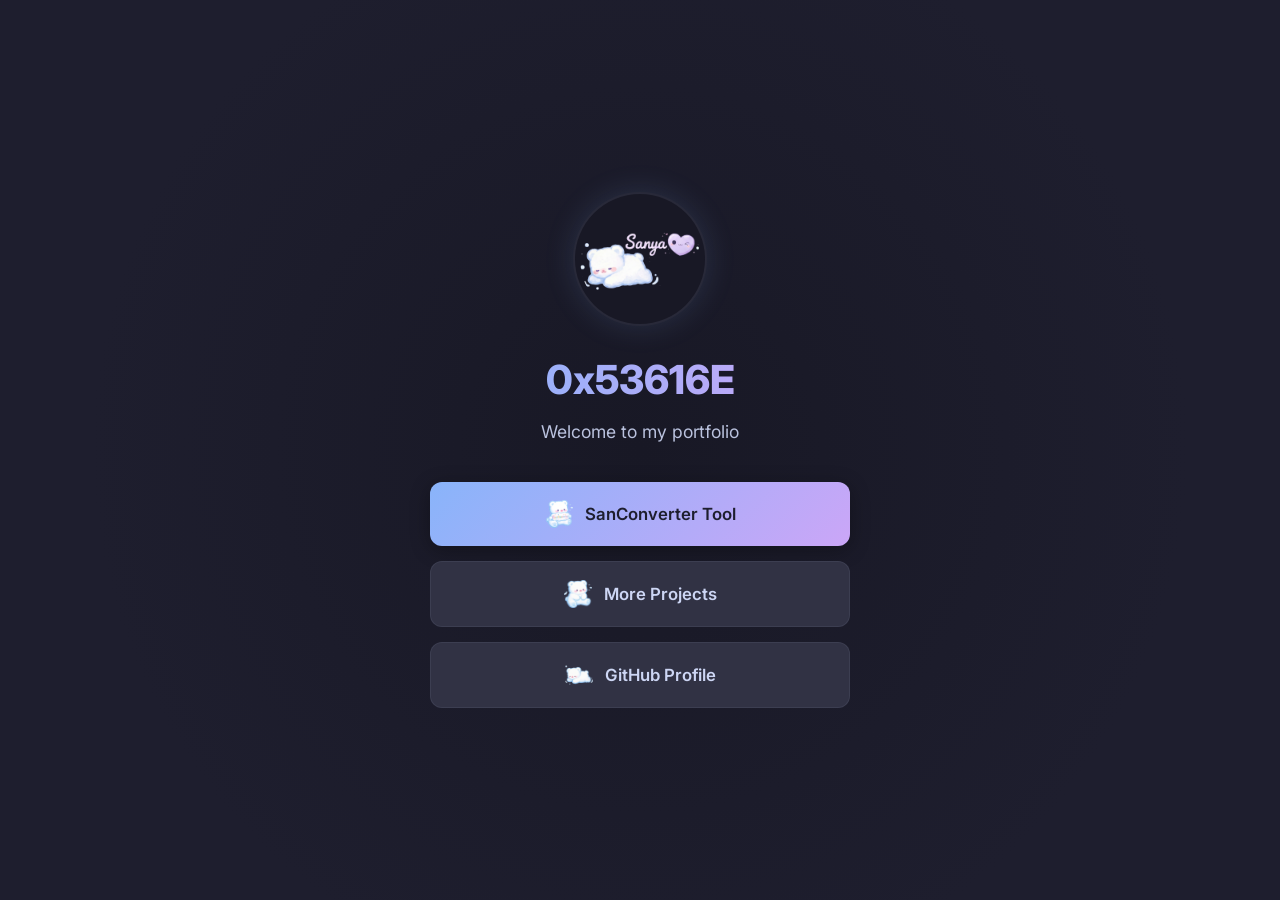
==== index.html @ 87d7368b "Update index.html" ====
<!DOCTYPE html>
<html lang="de">
<head>
    <meta charset="UTF-8">
    <meta name="viewport" content="width=device-width, initial-scale=1.0">
    <title>Sanya | Welcome</title>
    <link rel="preconnect" href="https://fonts.googleapis.com">
    <link href="https://fonts.googleapis.com/css2?family=Inter:wght@300;400;600;800&display=swap" rel="stylesheet">
    <style>
        /* --- CATPPUCCIN MOCHA THEME --- */
        :root {
            --ctp-base: #1e1e2e;
            --ctp-mantle: #181825;
            --ctp-text: #cdd6f4;
            --ctp-subtext1: #bac2de;
            --ctp-blue: #89b4fa;
            --ctp-mauve: #cba6f7;
            --ctp-surface0: #313244;
            --ctp-surface1: #45475a;
            
            --bg-main: var(--ctp-base);
            --glass-border: rgba(108, 112, 134, 0.2);
            --primary-gradient: linear-gradient(135deg, var(--ctp-blue), var(--ctp-mauve));
            --glow: 0 0 30px rgba(137, 180, 250, 0.15);
        }

        body {
            margin: 0;
            padding: 0;
            font-family: 'Inter', sans-serif;
            background-color: var(--bg-main);
            background-image: radial-gradient(circle at 50% 50%, var(--ctp-mantle) 0%, var(--bg-main) 70%);
            height: 100vh;
            display: flex;
            align-items: center;
            justify-content: center;
            color: var(--ctp-text);
            overflow: hidden;
        }

        .hub-container {
            text-align: center;
            width: 100%;
            max-width: 420px;
            padding: 40px;
        }

        /* --- ANIMATION KEYFRAMES --- */
        
        /* Sanftes Schweben für das Logo */
        @keyframes float {
            0% { transform: translateY(0px); }
            50% { transform: translateY(-10px); }
            100% { transform: translateY(0px); }
        }

        /* Einfliegen von unten */
        @keyframes fadeInUp {
            from {
                opacity: 0;
                transform: translateY(20px);
            }
            to {
                opacity: 1;
                transform: translateY(0);
            }
        }

        /* Wackeln der Icons beim Hover */
        @keyframes wiggle {
            0% { transform: rotate(0deg); }
            25% { transform: rotate(-10deg); }
            50% { transform: rotate(10deg); }
            75% { transform: rotate(-5deg); }
            100% { transform: rotate(0deg); }
        }

        /* --- STYLING --- */

        /* Großes Logo Oben */
        .logo-main {
            width: 120px;
            height: 120px;
            object-fit: contain;
            border-radius: 50%;
            margin-bottom: 25px;
            border: 2px solid var(--glass-border);
            box-shadow: var(--glow);
            background: var(--ctp-mantle);
            padding: 5px;
            
            /* Animation hinzufügen */
            animation: float 6s ease-in-out infinite; 
            transition: box-shadow 0.3s ease;
        }

        .logo-main:hover {
            box-shadow: 0 0 60px rgba(203, 166, 247, 0.4);
            border-color: var(--ctp-mauve);
        }

        h1 {
            font-size: 2.5rem;
            margin: 0 0 10px 0;
            font-weight: 800;
            background: linear-gradient(90deg, var(--ctp-blue), var(--ctp-mauve));
            -webkit-background-clip: text;
            -webkit-text-fill-color: transparent;
            
            /* Text fliegt auch ein */
            opacity: 0;
            animation: fadeInUp 0.8s ease-out forwards;
            animation-delay: 0.1s;
        }

        p {
            color: var(--ctp-subtext1);
            margin-bottom: 40px;
            font-size: 1.1rem;
            
            /* Text fliegt auch ein */
            opacity: 0;
            animation: fadeInUp 0.8s ease-out forwards;
            animation-delay: 0.2s;
        }

        .button-grid {
            display: flex;
            flex-direction: column;
            gap: 15px;
        }

        .hub-btn {
            display: flex;
            align-items: center;
            justify-content: center;
            padding: 18px;
            border-radius: 12px;
            text-decoration: none;
            font-weight: 600;
            font-size: 1.05rem;
            border: 1px solid var(--glass-border);
            position: relative;
            overflow: hidden;
            color: var(--ctp-text);
            background: var(--ctp-surface0);
            
            /* Initial unsichtbar für Animation */
            opacity: 0;
            animation: fadeInUp 0.6s ease-out forwards;
            transition: all 0.3s cubic-bezier(0.25, 0.8, 0.25, 1);
        }

        /* STAGGER DELAYS (Verzögerung für jeden Button) */
        .hub-btn:nth-child(1) { animation-delay: 0.3s; }
        .hub-btn:nth-child(2) { animation-delay: 0.4s; }
        .hub-btn:nth-child(3) { animation-delay: 0.5s; }

        .btn-icon {
            width: 28px;
            height: 28px;
            object-fit: contain;
            margin-right: 12px;
            transition: transform 0.3s ease;
        }

        /* Hover Effects */
        .hub-btn:hover {
            transform: translateY(-5px) scale(1.02);
            border-color: var(--ctp-blue);
            background: var(--ctp-surface1);
            color: #fff;
            box-shadow: 0 10px 20px rgba(0,0,0,0.2);
        }

        /* Icon wackelt beim Hover */
        .hub-btn:hover .btn-icon {
            animation: wiggle 0.5s ease-in-out;
        }

        /* Spezial-Style für SanConverter */
        .btn-san {
            background: var(--primary-gradient);
            color: var(--ctp-base);
            border: none;
            box-shadow: 0 4px 20px rgba(0,0,0,0.3);
        }
        .btn-san:hover {
            box-shadow: 0 0 40px rgba(137, 180, 250, 0.5);
            background: linear-gradient(135deg, #89b4fa, #cba6f7);
            color: var(--ctp-base);
        }

    </style>
</head>
<body>

    <div class="hub-container">
        
        <img src="./assets/logo.png" alt="Sanya Logo" class="logo-main" onerror="this.style.display='none'">
        
        <h1>0x53616E</h1>
        <p>Welcome to my portfolio</p>

        <div class="button-grid">
            
            <a href="sanconverter.html" class="hub-btn btn-san">
                <img src="./assets/SanConverterLogo.png" alt="SC" class="btn-icon">
                SanConverter Tool
            </a>

            <a href="tools.html" class="hub-btn">
                <img src="./assets/bear_sit.png" alt="Tools" class="btn-icon">
                More Projects
            </a>

            <a href="https://github.com/0x53616E" target="_blank" class="hub-btn">
                <img src="./assets/bear_laying.png" alt="GitHub" class="btn-icon">
                GitHub Profile
            </a>

        </div>
    </div>

</body>
</html>
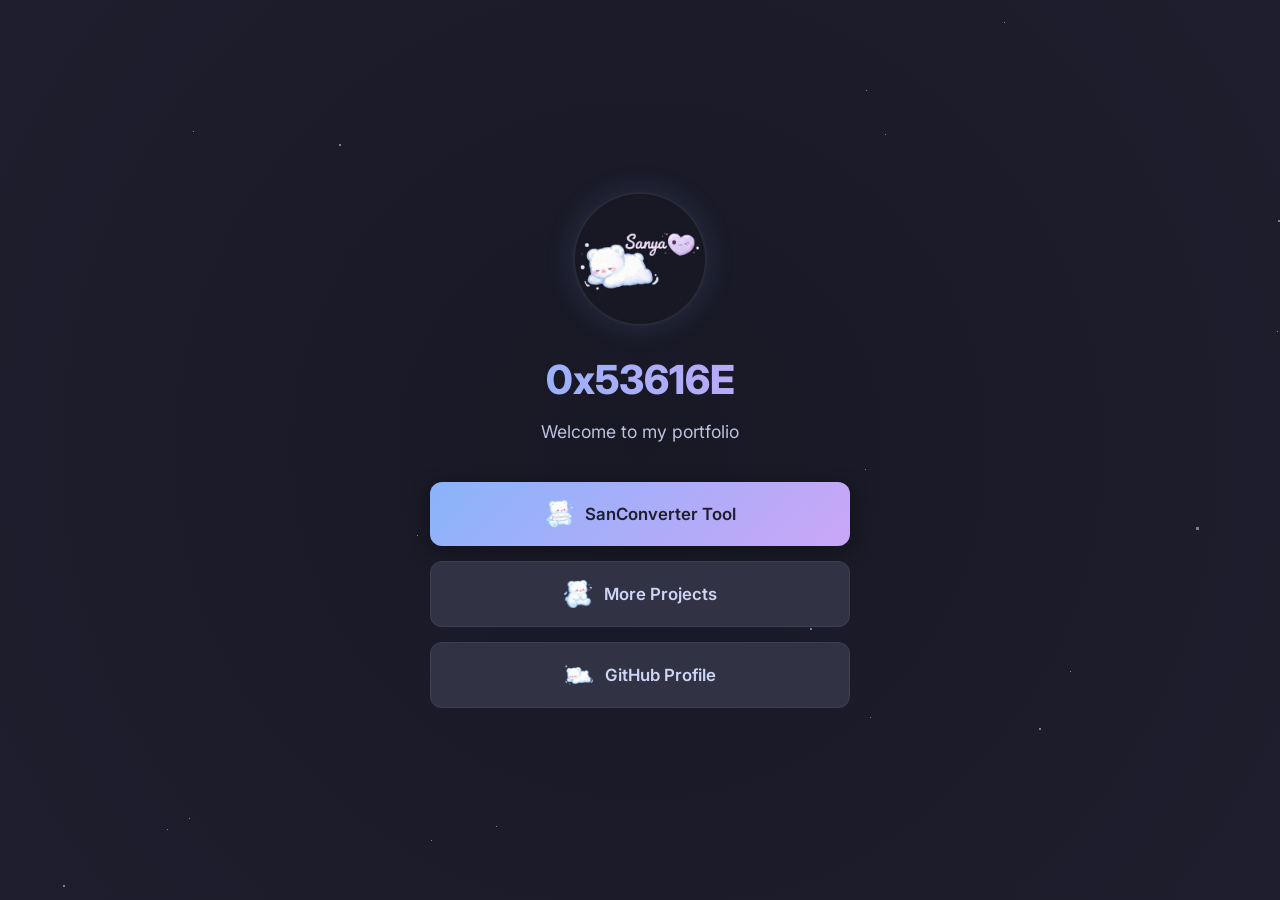
==== commit 44cc710e: "Update index.html" ====
--- a/index.html
+++ b/index.html
@@ -6,13 +6,14 @@
     <title>Sanya | Welcome</title>
     <link rel="preconnect" href="https://fonts.googleapis.com">
     <link href="https://fonts.googleapis.com/css2?family=Inter:wght@300;400;600;800&display=swap" rel="stylesheet">
+    <link rel="icon" type="image/png" href="./assets/logo.png">
     <style>
         /* --- CATPPUCCIN MOCHA THEME --- */
         :root {
             --ctp-base: #1e1e2e;
             --ctp-mantle: #181825;
             --ctp-text: #cdd6f4;
-            --ctp-subtext1: #bac2de;
+            --ctp-subtext1: #bac2de; /* Sternenfarbe */
             --ctp-blue: #89b4fa;
             --ctp-mauve: #cba6f7;
             --ctp-surface0: #313244;
@@ -29,198 +30,147 @@
             padding: 0;
             font-family: 'Inter', sans-serif;
             background-color: var(--bg-main);
-            background-image: radial-gradient(circle at 50% 50%, var(--ctp-mantle) 0%, var(--bg-main) 70%);
+            /* Der radiale Verlauf bleibt als Basis, die Sterne kommen darüber */
+            background-image: radial-gradient(circle at 50% 50%, var(--ctp-mantle) 0%, var(--bg-main) 100%);
             height: 100vh;
             display: flex;
             align-items: center;
             justify-content: center;
             color: var(--ctp-text);
             overflow: hidden;
+            position: relative; /* Wichtig für die absolute Positionierung des Hintergrunds */
         }
 
-        .hub-container {
-            text-align: center;
+        /* --- BACKGROUND ANIMATION CONTAINER --- */
+        .bg-animation {
+            position: fixed;
+            top: 0;
+            left: 0;
             width: 100%;
-            max-width: 420px;
-            padding: 40px;
+            height: 100%;
+            z-index: -1; /* Liegt HINTER dem Inhalt */
+            overflow: hidden;
+            opacity: 0.6; /* Nicht zu aufdringlich */
         }
 
-        /* --- ANIMATION KEYFRAMES --- */
-        
-        /* Sanftes Schweben für das Logo */
-        @keyframes float {
-            0% { transform: translateY(0px); }
-            50% { transform: translateY(-10px); }
-            100% { transform: translateY(0px); }
+        /* Die Animation, die die Sterne nach oben bewegt */
+        @keyframes animStar {
+            from { transform: translateY(0px); }
+            to { transform: translateY(-2000px); } /* Bewegt sich um die Höhe des Musters */
         }
 
-        /* Einfliegen von unten */
-        @keyframes fadeInUp {
-            from {
-                opacity: 0;
-                transform: translateY(20px);
-            }
-            to {
-                opacity: 1;
-                transform: translateY(0);
-            }
+        /* --- STAR LAYERS (CSS MAGIC) --- */
+        
+        /* Kleine Sterne (Langsam, viele) */
+        #stars1 {
+            width: 1px; height: 1px;
+            background: transparent;
+            box-shadow: 1744px 322px var(--ctp-subtext1), 1353px 908px var(--ctp-subtext1), 953px 1516px var(--ctp-subtext1), 1657px 1394px var(--ctp-subtext1), 167px 829px var(--ctp-subtext1), 196px 1118px var(--ctp-subtext1), 1703px 1472px var(--ctp-subtext1), 553px 1368px var(--ctp-subtext1), 1203px 1038px var(--ctp-subtext1), 567px 1205px var(--ctp-subtext1), 1506px 40px var(--ctp-subtext1), 1369px 1171px var(--ctp-subtext1), 1344px 231px var(--ctp-subtext1), 313px 1596px var(--ctp-subtext1), 1277px 331px var(--ctp-subtext1), 527px 1422px var(--ctp-subtext1), 1337px 921px var(--ctp-subtext1), 1015px 1362px var(--ctp-subtext1), 81px 1357px var(--ctp-subtext1), 1494px 1504px var(--ctp-subtext1), 1405px 1748px var(--ctp-subtext1), 139px 1425px var(--ctp-subtext1), 341px 1285px var(--ctp-subtext1), 1468px 818px var(--ctp-subtext1), 866px 90px var(--ctp-subtext1), 1707px 1015px var(--ctp-subtext1), 1679px 1002px var(--ctp-subtext1), 246px 1785px var(--ctp-subtext1), 1904px 1212px var(--ctp-subtext1), 669px 1904px var(--ctp-subtext1), 1732px 1100px var(--ctp-subtext1), 189px 818px var(--ctp-subtext1), 1288px 1716px var(--ctp-subtext1), 193px 131px var(--ctp-subtext1), 794px 1475px var(--ctp-subtext1), 1817px 536px var(--ctp-subtext1), 1957px 834px var(--ctp-subtext1), 383px 1313px var(--ctp-subtext1), 417px 535px var(--ctp-subtext1), 1070px 671px var(--ctp-subtext1), 1351px 1152px var(--ctp-subtext1), 1219px 1606px var(--ctp-subtext1), 1654px 276px var(--ctp-subtext1), 1517px 1132px var(--ctp-subtext1), 865px 469px var(--ctp-subtext1), 554px 1631px var(--ctp-subtext1), 56px 1516px var(--ctp-subtext1), 1364px 1700px var(--ctp-subtext1), 431px 840px var(--ctp-subtext1), 392px 1735px var(--ctp-subtext1), 874px 1486px var(--ctp-subtext1), 944px 1513px var(--ctp-subtext1), 1195px 1240px var(--ctp-subtext1), 496px 826px var(--ctp-subtext1), 1004px 22px var(--ctp-subtext1), 885px 134px var(--ctp-subtext1), 1506px 592px var(--ctp-subtext1), 1529px 1838px var(--ctp-subtext1), 869px 1149px var(--ctp-subtext1), 870px 717px var(--ctp-subtext1);
+            animation: animStar 100s linear infinite;
+        }
+        #stars1::after {
+            content: " "; position: absolute; top: 2000px; width: 1px; height: 1px; background: transparent;
+            box-shadow: 1744px 322px var(--ctp-subtext1), 1353px 908px var(--ctp-subtext1), 953px 1516px var(--ctp-subtext1), 1657px 1394px var(--ctp-subtext1), 167px 829px var(--ctp-subtext1), 196px 1118px var(--ctp-subtext1), 1703px 1472px var(--ctp-subtext1), 553px 1368px var(--ctp-subtext1), 1203px 1038px var(--ctp-subtext1), 567px 1205px var(--ctp-subtext1), 1506px 40px var(--ctp-subtext1), 1369px 1171px var(--ctp-subtext1), 1344px 231px var(--ctp-subtext1), 313px 1596px var(--ctp-subtext1), 1277px 331px var(--ctp-subtext1), 527px 1422px var(--ctp-subtext1), 1337px 921px var(--ctp-subtext1), 1015px 1362px var(--ctp-subtext1), 81px 1357px var(--ctp-subtext1), 1494px 1504px var(--ctp-subtext1), 1405px 1748px var(--ctp-subtext1), 139px 1425px var(--ctp-subtext1), 341px 1285px var(--ctp-subtext1), 1468px 818px var(--ctp-subtext1), 866px 90px var(--ctp-subtext1), 1707px 1015px var(--ctp-subtext1), 1679px 1002px var(--ctp-subtext1), 246px 1785px var(--ctp-subtext1), 1904px 1212px var(--ctp-subtext1), 669px 1904px var(--ctp-subtext1), 1732px 1100px var(--ctp-subtext1), 189px 818px var(--ctp-subtext1), 1288px 1716px var(--ctp-subtext1), 193px 131px var(--ctp-subtext1), 794px 1475px var(--ctp-subtext1), 1817px 536px var(--ctp-subtext1), 1957px 834px var(--ctp-subtext1), 383px 1313px var(--ctp-subtext1), 417px 535px var(--ctp-subtext1), 1070px 671px var(--ctp-subtext1), 1351px 1152px var(--ctp-subtext1), 1219px 1606px var(--ctp-subtext1), 1654px 276px var(--ctp-subtext1), 1517px 1132px var(--ctp-subtext1), 865px 469px var(--ctp-subtext1), 554px 1631px var(--ctp-subtext1), 56px 1516px var(--ctp-subtext1), 1364px 1700px var(--ctp-subtext1), 431px 840px var(--ctp-subtext1), 392px 1735px var(--ctp-subtext1), 874px 1486px var(--ctp-subtext1), 944px 1513px var(--ctp-subtext1), 1195px 1240px var(--ctp-subtext1), 496px 826px var(--ctp-subtext1), 1004px 22px var(--ctp-subtext1), 885px 134px var(--ctp-subtext1), 1506px 592px var(--ctp-subtext1), 1529px 1838px var(--ctp-subtext1), 869px 1149px var(--ctp-subtext1), 870px 717px var(--ctp-subtext1);
         }
 
-        /* Wackeln der Icons beim Hover */
-        @keyframes wiggle {
-            0% { transform: rotate(0deg); }
-            25% { transform: rotate(-10deg); }
-            50% { transform: rotate(10deg); }
-            75% { transform: rotate(-5deg); }
-            100% { transform: rotate(0deg); }
+        /* Mittlere Sterne (Schneller, weniger) */
+        #stars2 {
+            width: 2px; height: 2px;
+            background: transparent;
+            box-shadow: 1758px 1627px var(--ctp-subtext1), 1643px 1188px var(--ctp-subtext1), 657px 1733px var(--ctp-subtext1), 358px 1002px var(--ctp-subtext1), 683px 1112px var(--ctp-subtext1), 1808px 837px var(--ctp-subtext1), 1303px 879px var(--ctp-subtext1), 925px 1856px var(--ctp-subtext1), 1142px 1545px var(--ctp-subtext1), 148px 992px var(--ctp-subtext1), 63px 884px var(--ctp-subtext1), 1791px 1127px var(--ctp-subtext1), 200px 1773px var(--ctp-subtext1), 1434px 539px var(--ctp-subtext1), 1207px 987px var(--ctp-subtext1), 46px 1183px var(--ctp-subtext1), 810px 627px var(--ctp-subtext1), 1623px 1599px var(--ctp-subtext1), 1278px 219px var(--ctp-subtext1), 891px 1494px var(--ctp-subtext1), 1939px 1598px var(--ctp-subtext1), 1931px 370px var(--ctp-subtext1), 339px 143px var(--ctp-subtext1), 1039px 727px var(--ctp-subtext1), 1337px 49px var(--ctp-subtext1);
+            animation: animStar 75s linear infinite;
+        }
+        #stars2::after {
+            content: " "; position: absolute; top: 2000px; width: 2px; height: 2px; background: transparent;
+            box-shadow: 1758px 1627px var(--ctp-subtext1), 1643px 1188px var(--ctp-subtext1), 657px 1733px var(--ctp-subtext1), 358px 1002px var(--ctp-subtext1), 683px 1112px var(--ctp-subtext1), 1808px 837px var(--ctp-subtext1), 1303px 879px var(--ctp-subtext1), 925px 1856px var(--ctp-subtext1), 1142px 1545px var(--ctp-subtext1), 148px 992px var(--ctp-subtext1), 63px 884px var(--ctp-subtext1), 1791px 1127px var(--ctp-subtext1), 200px 1773px var(--ctp-subtext1), 1434px 539px var(--ctp-subtext1), 1207px 987px var(--ctp-subtext1), 46px 1183px var(--ctp-subtext1), 810px 627px var(--ctp-subtext1), 1623px 1599px var(--ctp-subtext1), 1278px 219px var(--ctp-subtext1), 891px 1494px var(--ctp-subtext1), 1939px 1598px var(--ctp-subtext1), 1931px 370px var(--ctp-subtext1), 339px 143px var(--ctp-subtext1), 1039px 727px var(--ctp-subtext1), 1337px 49px var(--ctp-subtext1);
         }
 
-        /* --- STYLING --- */
-
-        /* Großes Logo Oben */
-        .logo-main {
-            width: 120px;
-            height: 120px;
-            object-fit: contain;
-            border-radius: 50%;
-            margin-bottom: 25px;
-            border: 2px solid var(--glass-border);
-            box-shadow: var(--glow);
-            background: var(--ctp-mantle);
-            padding: 5px;
-            
-            /* Animation hinzufügen */
-            animation: float 6s ease-in-out infinite; 
-            transition: box-shadow 0.3s ease;
+        /* Große Sterne (Am schnellsten, wenige) */
+        #stars3 {
+            width: 3px; height: 3px;
+            background: transparent;
+            box-shadow: 1943px 663px var(--ctp-subtext1), 1987px 940px var(--ctp-subtext1), 1781px 1065px var(--ctp-subtext1), 1837px 1471px var(--ctp-subtext1), 1457px 1419px var(--ctp-subtext1), 1196px 524px var(--ctp-subtext1), 1654px 511px var(--ctp-subtext1);
+            animation: animStar 50s linear infinite;
+        }
+        #stars3::after {
+            content: " "; position: absolute; top: 2000px; width: 3px; height: 3px; background: transparent;
+            box-shadow: 1943px 663px var(--ctp-subtext1), 1987px 940px var(--ctp-subtext1), 1781px 1065px var(--ctp-subtext1), 1837px 1471px var(--ctp-subtext1), 1457px 1419px var(--ctp-subtext1), 1196px 524px var(--ctp-subtext1), 1654px 511px var(--ctp-subtext1);
         }
 
-        .logo-main:hover {
-            box-shadow: 0 0 60px rgba(203, 166, 247, 0.4);
-            border-color: var(--ctp-mauve);
+
+        /* --- RESTLICHE STYLES (Content) --- */
+        .hub-container { text-align: center; width: 100%; max-width: 420px; padding: 40px; z-index: 10; /* Über den Sternen liegen */ }
+
+        /* Animation Keyframes */
+        @keyframes float { 0% { transform: translateY(0px); } 50% { transform: translateY(-10px); } 100% { transform: translateY(0px); } }
+        @keyframes fadeInUp { from { opacity: 0; transform: translateY(20px); } to { opacity: 1; transform: translateY(0); } }
+        @keyframes wiggle { 0% { transform: rotate(0deg); } 25% { transform: rotate(-10deg); } 50% { transform: rotate(10deg); } 75% { transform: rotate(-5deg); } 100% { transform: rotate(0deg); } }
+
+        /* Element Styling */
+        .logo-main {
+            width: 120px; height: 120px; object-fit: contain; border-radius: 50%; margin-bottom: 25px; border: 2px solid var(--glass-border); box-shadow: var(--glow); background: var(--ctp-mantle); padding: 5px;
+            animation: float 6s ease-in-out infinite; transition: box-shadow 0.3s ease;
         }
+        .logo-main:hover { box-shadow: 0 0 60px rgba(203, 166, 247, 0.4); border-color: var(--ctp-mauve); }
 
         h1 {
-            font-size: 2.5rem;
-            margin: 0 0 10px 0;
-            font-weight: 800;
-            background: linear-gradient(90deg, var(--ctp-blue), var(--ctp-mauve));
-            -webkit-background-clip: text;
-            -webkit-text-fill-color: transparent;
-            
-            /* Text fliegt auch ein */
-            opacity: 0;
-            animation: fadeInUp 0.8s ease-out forwards;
-            animation-delay: 0.1s;
+            font-size: 2.5rem; margin: 0 0 10px 0; font-weight: 800; background: linear-gradient(90deg, var(--ctp-blue), var(--ctp-mauve)); -webkit-background-clip: text; -webkit-text-fill-color: transparent;
+            opacity: 0; animation: fadeInUp 0.8s ease-out forwards; animation-delay: 0.1s;
         }
-
         p {
-            color: var(--ctp-subtext1);
-            margin-bottom: 40px;
-            font-size: 1.1rem;
-            
-            /* Text fliegt auch ein */
-            opacity: 0;
-            animation: fadeInUp 0.8s ease-out forwards;
-            animation-delay: 0.2s;
+            color: var(--ctp-subtext1); margin-bottom: 40px; font-size: 1.1rem;
+            opacity: 0; animation: fadeInUp 0.8s ease-out forwards; animation-delay: 0.2s;
         }
-
-        .button-grid {
-            display: flex;
-            flex-direction: column;
-            gap: 15px;
+        .button-grid { display: flex; flex-direction: column; gap: 15px; }
+        .hub-btn {
+            display: flex; align-items: center; justify-content: center; padding: 18px; border-radius: 12px; text-decoration: none; font-weight: 600; font-size: 1.05rem; border: 1px solid var(--glass-border); position: relative; overflow: hidden; color: var(--ctp-text); background: var(--ctp-surface0);
+            opacity: 0; animation: fadeInUp 0.6s ease-out forwards; transition: all 0.3s cubic-bezier(0.25, 0.8, 0.25, 1);
         }
-
-        .hub-btn {
-            display: flex;
-            align-items: center;
-            justify-content: center;
-            padding: 18px;
-            border-radius: 12px;
-            text-decoration: none;
-            font-weight: 600;
-            font-size: 1.05rem;
-            border: 1px solid var(--glass-border);
-            position: relative;
-            overflow: hidden;
-            color: var(--ctp-text);
-            background: var(--ctp-surface0);
-            
-            /* Initial unsichtbar für Animation */
-            opacity: 0;
-            animation: fadeInUp 0.6s ease-out forwards;
-            transition: all 0.3s cubic-bezier(0.25, 0.8, 0.25, 1);
-        }
-
-        /* STAGGER DELAYS (Verzögerung für jeden Button) */
         .hub-btn:nth-child(1) { animation-delay: 0.3s; }
         .hub-btn:nth-child(2) { animation-delay: 0.4s; }
         .hub-btn:nth-child(3) { animation-delay: 0.5s; }
-
-        .btn-icon {
-            width: 28px;
-            height: 28px;
-            object-fit: contain;
-            margin-right: 12px;
-            transition: transform 0.3s ease;
-        }
-
+        .btn-icon { width: 28px; height: 28px; object-fit: contain; margin-right: 12px; transition: transform 0.3s ease; }
+        
         /* Hover Effects */
-        .hub-btn:hover {
-            transform: translateY(-5px) scale(1.02);
-            border-color: var(--ctp-blue);
-            background: var(--ctp-surface1);
-            color: #fff;
-            box-shadow: 0 10px 20px rgba(0,0,0,0.2);
-        }
-
-        /* Icon wackelt beim Hover */
-        .hub-btn:hover .btn-icon {
-            animation: wiggle 0.5s ease-in-out;
-        }
-
-        /* Spezial-Style für SanConverter */
-        .btn-san {
-            background: var(--primary-gradient);
-            color: var(--ctp-base);
-            border: none;
-            box-shadow: 0 4px 20px rgba(0,0,0,0.3);
-        }
-        .btn-san:hover {
-            box-shadow: 0 0 40px rgba(137, 180, 250, 0.5);
-            background: linear-gradient(135deg, #89b4fa, #cba6f7);
-            color: var(--ctp-base);
-        }
+        .hub-btn:hover { transform: translateY(-5px) scale(1.02); border-color: var(--ctp-blue); background: var(--ctp-surface1); color: #fff; box-shadow: 0 10px 20px rgba(0,0,0,0.2); }
+        .hub-btn:hover .btn-icon { animation: wiggle 0.5s ease-in-out; }
+        
+        /* SanConverter Button */
+        .btn-san { background: var(--primary-gradient); color: var(--ctp-base); border: none; box-shadow: 0 4px 20px rgba(0,0,0,0.3); }
+        .btn-san:hover { box-shadow: 0 0 40px rgba(137, 180, 250, 0.5); background: linear-gradient(135deg, #89b4fa, #cba6f7); color: var(--ctp-base); }
 
     </style>
 </head>
 <body>
 
+    <div class="bg-animation">
+        <div id="stars1"></div>
+        <div id="stars2"></div>
+        <div id="stars3"></div>
+    </div>
+
     <div class="hub-container">
-        
         <img src="./assets/logo.png" alt="Sanya Logo" class="logo-main" onerror="this.style.display='none'">
         
         <h1>0x53616E</h1>
         <p>Welcome to my portfolio</p>
 
         <div class="button-grid">
-            
             <a href="sanconverter.html" class="hub-btn btn-san">
                 <img src="./assets/SanConverterLogo.png" alt="SC" class="btn-icon">
                 SanConverter Tool
             </a>
-
             <a href="tools.html" class="hub-btn">
                 <img src="./assets/bear_sit.png" alt="Tools" class="btn-icon">
                 More Projects
             </a>
-
             <a href="https://github.com/0x53616E" target="_blank" class="hub-btn">
                 <img src="./assets/bear_laying.png" alt="GitHub" class="btn-icon">
                 GitHub Profile
             </a>
-
         </div>
     </div>
 
 </body>
 </html>
+
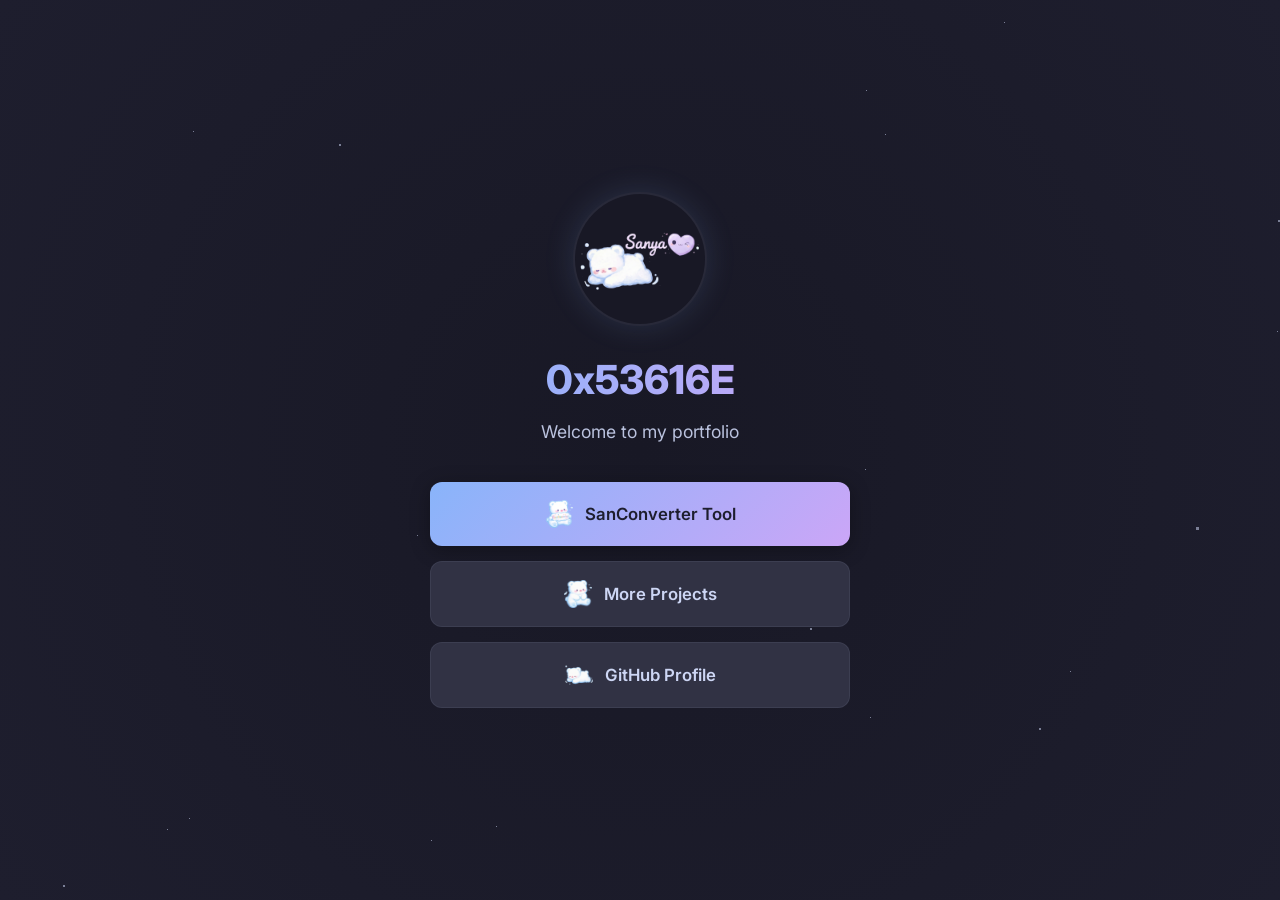
==== commit d0128ce1: "Update index.html" ====
--- a/index.html
+++ b/index.html
@@ -4,16 +4,18 @@
     <meta charset="UTF-8">
     <meta name="viewport" content="width=device-width, initial-scale=1.0">
     <title>Sanya | Welcome</title>
+    
+    <link rel="icon" type="image/png" href="./assets/bears_hand.png">
+
     <link rel="preconnect" href="https://fonts.googleapis.com">
     <link href="https://fonts.googleapis.com/css2?family=Inter:wght@300;400;600;800&display=swap" rel="stylesheet">
-    <link rel="icon" type="image/png" href="./assets/logo.png">
     <style>
         /* --- CATPPUCCIN MOCHA THEME --- */
         :root {
             --ctp-base: #1e1e2e;
             --ctp-mantle: #181825;
             --ctp-text: #cdd6f4;
-            --ctp-subtext1: #bac2de; /* Sternenfarbe */
+            --ctp-subtext1: #bac2de;
             --ctp-blue: #89b4fa;
             --ctp-mauve: #cba6f7;
             --ctp-surface0: #313244;
@@ -30,7 +32,6 @@
             padding: 0;
             font-family: 'Inter', sans-serif;
             background-color: var(--bg-main);
-            /* Der radiale Verlauf bleibt als Basis, die Sterne kommen darüber */
             background-image: radial-gradient(circle at 50% 50%, var(--ctp-mantle) 0%, var(--bg-main) 100%);
             height: 100vh;
             display: flex;
@@ -38,75 +39,43 @@
             justify-content: center;
             color: var(--ctp-text);
             overflow: hidden;
-            position: relative; /* Wichtig für die absolute Positionierung des Hintergrunds */
+            position: relative;
+            /* Wichtig für die Seiten-Übergangsanimation */
+            transition: opacity 0.5s ease-in-out, transform 0.5s ease-in-out;
+            opacity: 1;
+            transform: scale(1);
         }
 
-        /* --- BACKGROUND ANIMATION CONTAINER --- */
-        .bg-animation {
-            position: fixed;
-            top: 0;
-            left: 0;
-            width: 100%;
-            height: 100%;
-            z-index: -1; /* Liegt HINTER dem Inhalt */
-            overflow: hidden;
-            opacity: 0.6; /* Nicht zu aufdringlich */
+        /* --- EXIT ANIMATION CLASS (Wird per JS hinzugefügt) --- */
+        body.fade-out {
+            opacity: 0;
+            transform: scale(1.1); /* Zoomt leicht hinein beim Verlassen (Warp-Effekt) */
+            pointer-events: none;  /* Verhindert weitere Klicks */
         }
 
-        /* Die Animation, die die Sterne nach oben bewegt */
-        @keyframes animStar {
-            from { transform: translateY(0px); }
-            to { transform: translateY(-2000px); } /* Bewegt sich um die Höhe des Musters */
+        /* --- BACKGROUND STARS --- */
+        .bg-animation {
+            position: fixed; top: 0; left: 0; width: 100%; height: 100%; z-index: -1; overflow: hidden; opacity: 0.6;
         }
 
-        /* --- STAR LAYERS (CSS MAGIC) --- */
-        
-        /* Kleine Sterne (Langsam, viele) */
-        #stars1 {
-            width: 1px; height: 1px;
-            background: transparent;
-            box-shadow: 1744px 322px var(--ctp-subtext1), 1353px 908px var(--ctp-subtext1), 953px 1516px var(--ctp-subtext1), 1657px 1394px var(--ctp-subtext1), 167px 829px var(--ctp-subtext1), 196px 1118px var(--ctp-subtext1), 1703px 1472px var(--ctp-subtext1), 553px 1368px var(--ctp-subtext1), 1203px 1038px var(--ctp-subtext1), 567px 1205px var(--ctp-subtext1), 1506px 40px var(--ctp-subtext1), 1369px 1171px var(--ctp-subtext1), 1344px 231px var(--ctp-subtext1), 313px 1596px var(--ctp-subtext1), 1277px 331px var(--ctp-subtext1), 527px 1422px var(--ctp-subtext1), 1337px 921px var(--ctp-subtext1), 1015px 1362px var(--ctp-subtext1), 81px 1357px var(--ctp-subtext1), 1494px 1504px var(--ctp-subtext1), 1405px 1748px var(--ctp-subtext1), 139px 1425px var(--ctp-subtext1), 341px 1285px var(--ctp-subtext1), 1468px 818px var(--ctp-subtext1), 866px 90px var(--ctp-subtext1), 1707px 1015px var(--ctp-subtext1), 1679px 1002px var(--ctp-subtext1), 246px 1785px var(--ctp-subtext1), 1904px 1212px var(--ctp-subtext1), 669px 1904px var(--ctp-subtext1), 1732px 1100px var(--ctp-subtext1), 189px 818px var(--ctp-subtext1), 1288px 1716px var(--ctp-subtext1), 193px 131px var(--ctp-subtext1), 794px 1475px var(--ctp-subtext1), 1817px 536px var(--ctp-subtext1), 1957px 834px var(--ctp-subtext1), 383px 1313px var(--ctp-subtext1), 417px 535px var(--ctp-subtext1), 1070px 671px var(--ctp-subtext1), 1351px 1152px var(--ctp-subtext1), 1219px 1606px var(--ctp-subtext1), 1654px 276px var(--ctp-subtext1), 1517px 1132px var(--ctp-subtext1), 865px 469px var(--ctp-subtext1), 554px 1631px var(--ctp-subtext1), 56px 1516px var(--ctp-subtext1), 1364px 1700px var(--ctp-subtext1), 431px 840px var(--ctp-subtext1), 392px 1735px var(--ctp-subtext1), 874px 1486px var(--ctp-subtext1), 944px 1513px var(--ctp-subtext1), 1195px 1240px var(--ctp-subtext1), 496px 826px var(--ctp-subtext1), 1004px 22px var(--ctp-subtext1), 885px 134px var(--ctp-subtext1), 1506px 592px var(--ctp-subtext1), 1529px 1838px var(--ctp-subtext1), 869px 1149px var(--ctp-subtext1), 870px 717px var(--ctp-subtext1);
-            animation: animStar 100s linear infinite;
-        }
-        #stars1::after {
-            content: " "; position: absolute; top: 2000px; width: 1px; height: 1px; background: transparent;
-            box-shadow: 1744px 322px var(--ctp-subtext1), 1353px 908px var(--ctp-subtext1), 953px 1516px var(--ctp-subtext1), 1657px 1394px var(--ctp-subtext1), 167px 829px var(--ctp-subtext1), 196px 1118px var(--ctp-subtext1), 1703px 1472px var(--ctp-subtext1), 553px 1368px var(--ctp-subtext1), 1203px 1038px var(--ctp-subtext1), 567px 1205px var(--ctp-subtext1), 1506px 40px var(--ctp-subtext1), 1369px 1171px var(--ctp-subtext1), 1344px 231px var(--ctp-subtext1), 313px 1596px var(--ctp-subtext1), 1277px 331px var(--ctp-subtext1), 527px 1422px var(--ctp-subtext1), 1337px 921px var(--ctp-subtext1), 1015px 1362px var(--ctp-subtext1), 81px 1357px var(--ctp-subtext1), 1494px 1504px var(--ctp-subtext1), 1405px 1748px var(--ctp-subtext1), 139px 1425px var(--ctp-subtext1), 341px 1285px var(--ctp-subtext1), 1468px 818px var(--ctp-subtext1), 866px 90px var(--ctp-subtext1), 1707px 1015px var(--ctp-subtext1), 1679px 1002px var(--ctp-subtext1), 246px 1785px var(--ctp-subtext1), 1904px 1212px var(--ctp-subtext1), 669px 1904px var(--ctp-subtext1), 1732px 1100px var(--ctp-subtext1), 189px 818px var(--ctp-subtext1), 1288px 1716px var(--ctp-subtext1), 193px 131px var(--ctp-subtext1), 794px 1475px var(--ctp-subtext1), 1817px 536px var(--ctp-subtext1), 1957px 834px var(--ctp-subtext1), 383px 1313px var(--ctp-subtext1), 417px 535px var(--ctp-subtext1), 1070px 671px var(--ctp-subtext1), 1351px 1152px var(--ctp-subtext1), 1219px 1606px var(--ctp-subtext1), 1654px 276px var(--ctp-subtext1), 1517px 1132px var(--ctp-subtext1), 865px 469px var(--ctp-subtext1), 554px 1631px var(--ctp-subtext1), 56px 1516px var(--ctp-subtext1), 1364px 1700px var(--ctp-subtext1), 431px 840px var(--ctp-subtext1), 392px 1735px var(--ctp-subtext1), 874px 1486px var(--ctp-subtext1), 944px 1513px var(--ctp-subtext1), 1195px 1240px var(--ctp-subtext1), 496px 826px var(--ctp-subtext1), 1004px 22px var(--ctp-subtext1), 885px 134px var(--ctp-subtext1), 1506px 592px var(--ctp-subtext1), 1529px 1838px var(--ctp-subtext1), 869px 1149px var(--ctp-subtext1), 870px 717px var(--ctp-subtext1);
-        }
+        @keyframes animStar { from { transform: translateY(0px); } to { transform: translateY(-2000px); } }
 
-        /* Mittlere Sterne (Schneller, weniger) */
-        #stars2 {
-            width: 2px; height: 2px;
-            background: transparent;
-            box-shadow: 1758px 1627px var(--ctp-subtext1), 1643px 1188px var(--ctp-subtext1), 657px 1733px var(--ctp-subtext1), 358px 1002px var(--ctp-subtext1), 683px 1112px var(--ctp-subtext1), 1808px 837px var(--ctp-subtext1), 1303px 879px var(--ctp-subtext1), 925px 1856px var(--ctp-subtext1), 1142px 1545px var(--ctp-subtext1), 148px 992px var(--ctp-subtext1), 63px 884px var(--ctp-subtext1), 1791px 1127px var(--ctp-subtext1), 200px 1773px var(--ctp-subtext1), 1434px 539px var(--ctp-subtext1), 1207px 987px var(--ctp-subtext1), 46px 1183px var(--ctp-subtext1), 810px 627px var(--ctp-subtext1), 1623px 1599px var(--ctp-subtext1), 1278px 219px var(--ctp-subtext1), 891px 1494px var(--ctp-subtext1), 1939px 1598px var(--ctp-subtext1), 1931px 370px var(--ctp-subtext1), 339px 143px var(--ctp-subtext1), 1039px 727px var(--ctp-subtext1), 1337px 49px var(--ctp-subtext1);
-            animation: animStar 75s linear infinite;
-        }
-        #stars2::after {
-            content: " "; position: absolute; top: 2000px; width: 2px; height: 2px; background: transparent;
-            box-shadow: 1758px 1627px var(--ctp-subtext1), 1643px 1188px var(--ctp-subtext1), 657px 1733px var(--ctp-subtext1), 358px 1002px var(--ctp-subtext1), 683px 1112px var(--ctp-subtext1), 1808px 837px var(--ctp-subtext1), 1303px 879px var(--ctp-subtext1), 925px 1856px var(--ctp-subtext1), 1142px 1545px var(--ctp-subtext1), 148px 992px var(--ctp-subtext1), 63px 884px var(--ctp-subtext1), 1791px 1127px var(--ctp-subtext1), 200px 1773px var(--ctp-subtext1), 1434px 539px var(--ctp-subtext1), 1207px 987px var(--ctp-subtext1), 46px 1183px var(--ctp-subtext1), 810px 627px var(--ctp-subtext1), 1623px 1599px var(--ctp-subtext1), 1278px 219px var(--ctp-subtext1), 891px 1494px var(--ctp-subtext1), 1939px 1598px var(--ctp-subtext1), 1931px 370px var(--ctp-subtext1), 339px 143px var(--ctp-subtext1), 1039px 727px var(--ctp-subtext1), 1337px 49px var(--ctp-subtext1);
-        }
+        #stars1 { width: 1px; height: 1px; background: transparent; box-shadow: 1744px 322px var(--ctp-subtext1), 1353px 908px var(--ctp-subtext1), 953px 1516px var(--ctp-subtext1), 1657px 1394px var(--ctp-subtext1), 167px 829px var(--ctp-subtext1), 196px 1118px var(--ctp-subtext1), 1703px 1472px var(--ctp-subtext1), 553px 1368px var(--ctp-subtext1), 1203px 1038px var(--ctp-subtext1), 567px 1205px var(--ctp-subtext1), 1506px 40px var(--ctp-subtext1), 1369px 1171px var(--ctp-subtext1), 1344px 231px var(--ctp-subtext1), 313px 1596px var(--ctp-subtext1), 1277px 331px var(--ctp-subtext1), 527px 1422px var(--ctp-subtext1), 1337px 921px var(--ctp-subtext1), 1015px 1362px var(--ctp-subtext1), 81px 1357px var(--ctp-subtext1), 1494px 1504px var(--ctp-subtext1), 1405px 1748px var(--ctp-subtext1), 139px 1425px var(--ctp-subtext1), 341px 1285px var(--ctp-subtext1), 1468px 818px var(--ctp-subtext1), 866px 90px var(--ctp-subtext1), 1707px 1015px var(--ctp-subtext1), 1679px 1002px var(--ctp-subtext1), 246px 1785px var(--ctp-subtext1), 1904px 1212px var(--ctp-subtext1), 669px 1904px var(--ctp-subtext1), 1732px 1100px var(--ctp-subtext1), 189px 818px var(--ctp-subtext1), 1288px 1716px var(--ctp-subtext1), 193px 131px var(--ctp-subtext1), 794px 1475px var(--ctp-subtext1), 1817px 536px var(--ctp-subtext1), 1957px 834px var(--ctp-subtext1), 383px 1313px var(--ctp-subtext1), 417px 535px var(--ctp-subtext1), 1070px 671px var(--ctp-subtext1), 1351px 1152px var(--ctp-subtext1), 1219px 1606px var(--ctp-subtext1), 1654px 276px var(--ctp-subtext1), 1517px 1132px var(--ctp-subtext1), 865px 469px var(--ctp-subtext1), 554px 1631px var(--ctp-subtext1), 56px 1516px var(--ctp-subtext1), 1364px 1700px var(--ctp-subtext1), 431px 840px var(--ctp-subtext1), 392px 1735px var(--ctp-subtext1), 874px 1486px var(--ctp-subtext1), 944px 1513px var(--ctp-subtext1), 1195px 1240px var(--ctp-subtext1), 496px 826px var(--ctp-subtext1), 1004px 22px var(--ctp-subtext1), 885px 134px var(--ctp-subtext1), 1506px 592px var(--ctp-subtext1), 1529px 1838px var(--ctp-subtext1), 869px 1149px var(--ctp-subtext1), 870px 717px var(--ctp-subtext1); animation: animStar 100s linear infinite; }
+        #stars1::after { content: " "; position: absolute; top: 2000px; width: 1px; height: 1px; background: transparent; box-shadow: inherit; }
 
-        /* Große Sterne (Am schnellsten, wenige) */
-        #stars3 {
-            width: 3px; height: 3px;
-            background: transparent;
-            box-shadow: 1943px 663px var(--ctp-subtext1), 1987px 940px var(--ctp-subtext1), 1781px 1065px var(--ctp-subtext1), 1837px 1471px var(--ctp-subtext1), 1457px 1419px var(--ctp-subtext1), 1196px 524px var(--ctp-subtext1), 1654px 511px var(--ctp-subtext1);
-            animation: animStar 50s linear infinite;
-        }
-        #stars3::after {
-            content: " "; position: absolute; top: 2000px; width: 3px; height: 3px; background: transparent;
-            box-shadow: 1943px 663px var(--ctp-subtext1), 1987px 940px var(--ctp-subtext1), 1781px 1065px var(--ctp-subtext1), 1837px 1471px var(--ctp-subtext1), 1457px 1419px var(--ctp-subtext1), 1196px 524px var(--ctp-subtext1), 1654px 511px var(--ctp-subtext1);
-        }
+        #stars2 { width: 2px; height: 2px; background: transparent; box-shadow: 1758px 1627px var(--ctp-subtext1), 1643px 1188px var(--ctp-subtext1), 657px 1733px var(--ctp-subtext1), 358px 1002px var(--ctp-subtext1), 683px 1112px var(--ctp-subtext1), 1808px 837px var(--ctp-subtext1), 1303px 879px var(--ctp-subtext1), 925px 1856px var(--ctp-subtext1), 1142px 1545px var(--ctp-subtext1), 148px 992px var(--ctp-subtext1), 63px 884px var(--ctp-subtext1), 1791px 1127px var(--ctp-subtext1), 200px 1773px var(--ctp-subtext1), 1434px 539px var(--ctp-subtext1), 1207px 987px var(--ctp-subtext1), 46px 1183px var(--ctp-subtext1), 810px 627px var(--ctp-subtext1), 1623px 1599px var(--ctp-subtext1), 1278px 219px var(--ctp-subtext1), 891px 1494px var(--ctp-subtext1), 1939px 1598px var(--ctp-subtext1), 1931px 370px var(--ctp-subtext1), 339px 143px var(--ctp-subtext1), 1039px 727px var(--ctp-subtext1), 1337px 49px var(--ctp-subtext1); animation: animStar 75s linear infinite; }
+        #stars2::after { content: " "; position: absolute; top: 2000px; width: 2px; height: 2px; background: transparent; box-shadow: inherit; }
 
+        #stars3 { width: 3px; height: 3px; background: transparent; box-shadow: 1943px 663px var(--ctp-subtext1), 1987px 940px var(--ctp-subtext1), 1781px 1065px var(--ctp-subtext1), 1837px 1471px var(--ctp-subtext1), 1457px 1419px var(--ctp-subtext1), 1196px 524px var(--ctp-subtext1), 1654px 511px var(--ctp-subtext1); animation: animStar 50s linear infinite; }
+        #stars3::after { content: " "; position: absolute; top: 2000px; width: 3px; height: 3px; background: transparent; box-shadow: inherit; }
 
-        /* --- RESTLICHE STYLES (Content) --- */
-        .hub-container { text-align: center; width: 100%; max-width: 420px; padding: 40px; z-index: 10; /* Über den Sternen liegen */ }
+        /* --- CONTENT STYLING --- */
+        .hub-container { text-align: center; width: 100%; max-width: 420px; padding: 40px; z-index: 10; }
 
-        /* Animation Keyframes */
         @keyframes float { 0% { transform: translateY(0px); } 50% { transform: translateY(-10px); } 100% { transform: translateY(0px); } }
         @keyframes fadeInUp { from { opacity: 0; transform: translateY(20px); } to { opacity: 1; transform: translateY(0); } }
         @keyframes wiggle { 0% { transform: rotate(0deg); } 25% { transform: rotate(-10deg); } 50% { transform: rotate(10deg); } 75% { transform: rotate(-5deg); } 100% { transform: rotate(0deg); } }
 
-        /* Element Styling */
         .logo-main {
             width: 120px; height: 120px; object-fit: contain; border-radius: 50%; margin-bottom: 25px; border: 2px solid var(--glass-border); box-shadow: var(--glow); background: var(--ctp-mantle); padding: 5px;
             animation: float 6s ease-in-out infinite; transition: box-shadow 0.3s ease;
@@ -123,7 +92,7 @@
         }
         .button-grid { display: flex; flex-direction: column; gap: 15px; }
         .hub-btn {
-            display: flex; align-items: center; justify-content: center; padding: 18px; border-radius: 12px; text-decoration: none; font-weight: 600; font-size: 1.05rem; border: 1px solid var(--glass-border); position: relative; overflow: hidden; color: var(--ctp-text); background: var(--ctp-surface0);
+            display: flex; align-items: center; justify-content: center; padding: 18px; border-radius: 12px; text-decoration: none; font-weight: 600; font-size: 1.05rem; border: 1px solid var(--glass-border); position: relative; overflow: hidden; color: var(--ctp-text); background: var(--ctp-surface0); cursor: pointer;
             opacity: 0; animation: fadeInUp 0.6s ease-out forwards; transition: all 0.3s cubic-bezier(0.25, 0.8, 0.25, 1);
         }
         .hub-btn:nth-child(1) { animation-delay: 0.3s; }
@@ -131,11 +100,9 @@
         .hub-btn:nth-child(3) { animation-delay: 0.5s; }
         .btn-icon { width: 28px; height: 28px; object-fit: contain; margin-right: 12px; transition: transform 0.3s ease; }
         
-        /* Hover Effects */
         .hub-btn:hover { transform: translateY(-5px) scale(1.02); border-color: var(--ctp-blue); background: var(--ctp-surface1); color: #fff; box-shadow: 0 10px 20px rgba(0,0,0,0.2); }
         .hub-btn:hover .btn-icon { animation: wiggle 0.5s ease-in-out; }
         
-        /* SanConverter Button */
         .btn-san { background: var(--primary-gradient); color: var(--ctp-base); border: none; box-shadow: 0 4px 20px rgba(0,0,0,0.3); }
         .btn-san:hover { box-shadow: 0 0 40px rgba(137, 180, 250, 0.5); background: linear-gradient(135deg, #89b4fa, #cba6f7); color: var(--ctp-base); }
 
@@ -171,6 +138,33 @@
         </div>
     </div>
 
+    <script>
+        document.querySelectorAll('a.hub-btn').forEach(anchor => {
+            anchor.addEventListener('click', function (e) {
+                // Wenn der Link sich in einem neuen Tab öffnet (GitHub), keine Animation abspielen
+                if (this.target === '_blank') return;
+
+                // Standard-Navigation stoppen
+                e.preventDefault();
+                const target = this.href;
+
+                // Fade-Out Klasse zum Body hinzufügen
+                document.body.classList.add('fade-out');
+
+                // Nach 500ms (Dauer der CSS Transition) zur neuen Seite wechseln
+                setTimeout(() => {
+                    window.location.href = target;
+                }, 500);
+            });
+        });
+        
+        // Kleiner Fix für Safari Back-Button Cache
+        window.addEventListener('pageshow', function(event) {
+            if (event.persisted) {
+                document.body.classList.remove('fade-out');
+            }
+        });
+    </script>
+
 </body>
 </html>
-
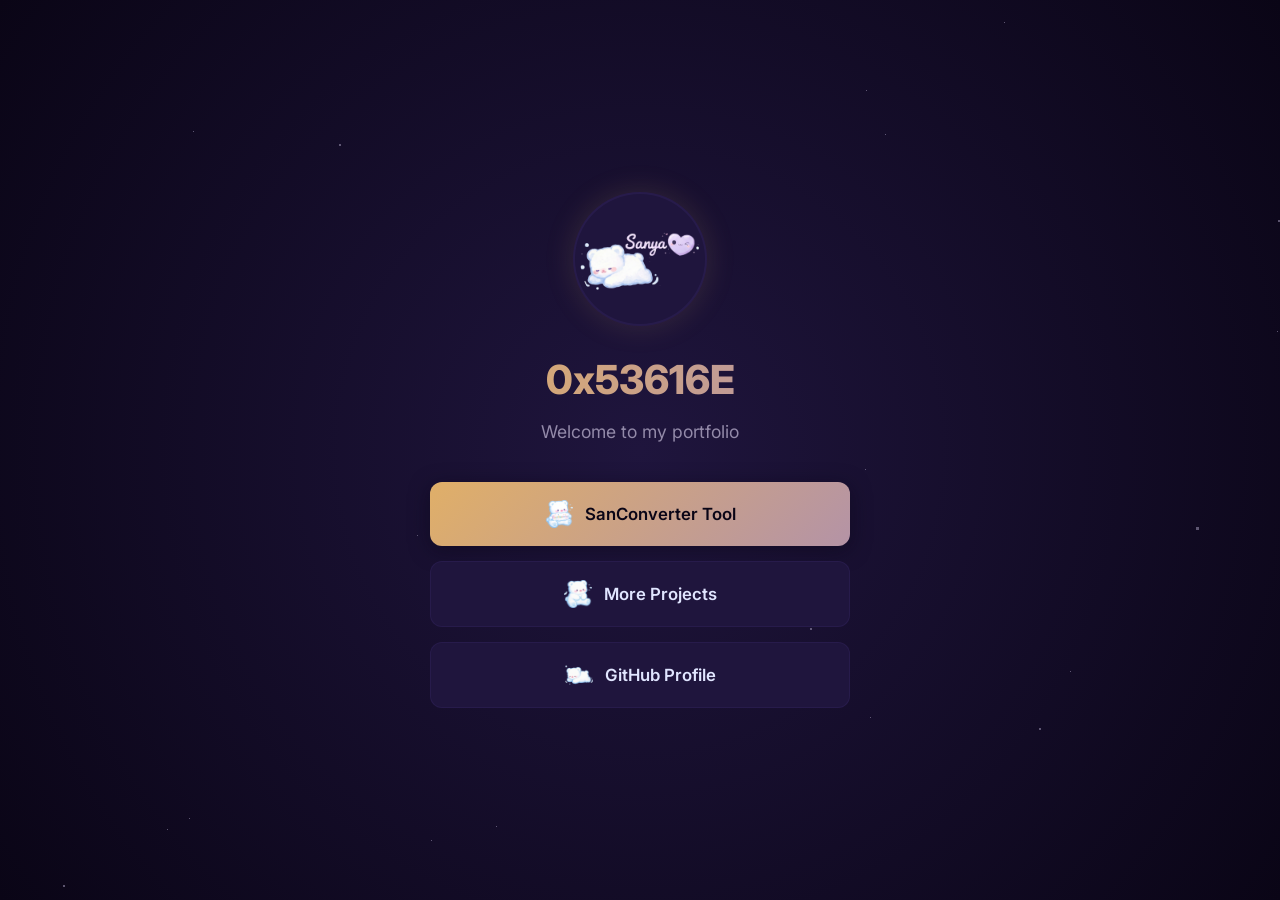
==== commit 5b17db89: "Add files via upload" ====
--- a/index.html
+++ b/index.html
@@ -1,170 +1,172 @@
-<!DOCTYPE html>
-<html lang="de">
-<head>
-    <meta charset="UTF-8">
-    <meta name="viewport" content="width=device-width, initial-scale=1.0">
-    <title>Sanya | Welcome</title>
-    
-    <link rel="icon" type="image/png" href="./assets/bears_hand.png">
-
-    <link rel="preconnect" href="https://fonts.googleapis.com">
-    <link href="https://fonts.googleapis.com/css2?family=Inter:wght@300;400;600;800&display=swap" rel="stylesheet">
-    <style>
-        /* --- CATPPUCCIN MOCHA THEME --- */
-        :root {
-            --ctp-base: #1e1e2e;
-            --ctp-mantle: #181825;
-            --ctp-text: #cdd6f4;
-            --ctp-subtext1: #bac2de;
-            --ctp-blue: #89b4fa;
-            --ctp-mauve: #cba6f7;
-            --ctp-surface0: #313244;
-            --ctp-surface1: #45475a;
-            
-            --bg-main: var(--ctp-base);
-            --glass-border: rgba(108, 112, 134, 0.2);
-            --primary-gradient: linear-gradient(135deg, var(--ctp-blue), var(--ctp-mauve));
-            --glow: 0 0 30px rgba(137, 180, 250, 0.15);
-        }
-
-        body {
-            margin: 0;
-            padding: 0;
-            font-family: 'Inter', sans-serif;
-            background-color: var(--bg-main);
-            background-image: radial-gradient(circle at 50% 50%, var(--ctp-mantle) 0%, var(--bg-main) 100%);
-            height: 100vh;
-            display: flex;
-            align-items: center;
-            justify-content: center;
-            color: var(--ctp-text);
-            overflow: hidden;
-            position: relative;
-            /* Wichtig für die Seiten-Übergangsanimation */
-            transition: opacity 0.5s ease-in-out, transform 0.5s ease-in-out;
-            opacity: 1;
-            transform: scale(1);
-        }
-
-        /* --- EXIT ANIMATION CLASS (Wird per JS hinzugefügt) --- */
-        body.fade-out {
-            opacity: 0;
-            transform: scale(1.1); /* Zoomt leicht hinein beim Verlassen (Warp-Effekt) */
-            pointer-events: none;  /* Verhindert weitere Klicks */
-        }
-
-        /* --- BACKGROUND STARS --- */
-        .bg-animation {
-            position: fixed; top: 0; left: 0; width: 100%; height: 100%; z-index: -1; overflow: hidden; opacity: 0.6;
-        }
-
-        @keyframes animStar { from { transform: translateY(0px); } to { transform: translateY(-2000px); } }
-
-        #stars1 { width: 1px; height: 1px; background: transparent; box-shadow: 1744px 322px var(--ctp-subtext1), 1353px 908px var(--ctp-subtext1), 953px 1516px var(--ctp-subtext1), 1657px 1394px var(--ctp-subtext1), 167px 829px var(--ctp-subtext1), 196px 1118px var(--ctp-subtext1), 1703px 1472px var(--ctp-subtext1), 553px 1368px var(--ctp-subtext1), 1203px 1038px var(--ctp-subtext1), 567px 1205px var(--ctp-subtext1), 1506px 40px var(--ctp-subtext1), 1369px 1171px var(--ctp-subtext1), 1344px 231px var(--ctp-subtext1), 313px 1596px var(--ctp-subtext1), 1277px 331px var(--ctp-subtext1), 527px 1422px var(--ctp-subtext1), 1337px 921px var(--ctp-subtext1), 1015px 1362px var(--ctp-subtext1), 81px 1357px var(--ctp-subtext1), 1494px 1504px var(--ctp-subtext1), 1405px 1748px var(--ctp-subtext1), 139px 1425px var(--ctp-subtext1), 341px 1285px var(--ctp-subtext1), 1468px 818px var(--ctp-subtext1), 866px 90px var(--ctp-subtext1), 1707px 1015px var(--ctp-subtext1), 1679px 1002px var(--ctp-subtext1), 246px 1785px var(--ctp-subtext1), 1904px 1212px var(--ctp-subtext1), 669px 1904px var(--ctp-subtext1), 1732px 1100px var(--ctp-subtext1), 189px 818px var(--ctp-subtext1), 1288px 1716px var(--ctp-subtext1), 193px 131px var(--ctp-subtext1), 794px 1475px var(--ctp-subtext1), 1817px 536px var(--ctp-subtext1), 1957px 834px var(--ctp-subtext1), 383px 1313px var(--ctp-subtext1), 417px 535px var(--ctp-subtext1), 1070px 671px var(--ctp-subtext1), 1351px 1152px var(--ctp-subtext1), 1219px 1606px var(--ctp-subtext1), 1654px 276px var(--ctp-subtext1), 1517px 1132px var(--ctp-subtext1), 865px 469px var(--ctp-subtext1), 554px 1631px var(--ctp-subtext1), 56px 1516px var(--ctp-subtext1), 1364px 1700px var(--ctp-subtext1), 431px 840px var(--ctp-subtext1), 392px 1735px var(--ctp-subtext1), 874px 1486px var(--ctp-subtext1), 944px 1513px var(--ctp-subtext1), 1195px 1240px var(--ctp-subtext1), 496px 826px var(--ctp-subtext1), 1004px 22px var(--ctp-subtext1), 885px 134px var(--ctp-subtext1), 1506px 592px var(--ctp-subtext1), 1529px 1838px var(--ctp-subtext1), 869px 1149px var(--ctp-subtext1), 870px 717px var(--ctp-subtext1); animation: animStar 100s linear infinite; }
-        #stars1::after { content: " "; position: absolute; top: 2000px; width: 1px; height: 1px; background: transparent; box-shadow: inherit; }
-
-        #stars2 { width: 2px; height: 2px; background: transparent; box-shadow: 1758px 1627px var(--ctp-subtext1), 1643px 1188px var(--ctp-subtext1), 657px 1733px var(--ctp-subtext1), 358px 1002px var(--ctp-subtext1), 683px 1112px var(--ctp-subtext1), 1808px 837px var(--ctp-subtext1), 1303px 879px var(--ctp-subtext1), 925px 1856px var(--ctp-subtext1), 1142px 1545px var(--ctp-subtext1), 148px 992px var(--ctp-subtext1), 63px 884px var(--ctp-subtext1), 1791px 1127px var(--ctp-subtext1), 200px 1773px var(--ctp-subtext1), 1434px 539px var(--ctp-subtext1), 1207px 987px var(--ctp-subtext1), 46px 1183px var(--ctp-subtext1), 810px 627px var(--ctp-subtext1), 1623px 1599px var(--ctp-subtext1), 1278px 219px var(--ctp-subtext1), 891px 1494px var(--ctp-subtext1), 1939px 1598px var(--ctp-subtext1), 1931px 370px var(--ctp-subtext1), 339px 143px var(--ctp-subtext1), 1039px 727px var(--ctp-subtext1), 1337px 49px var(--ctp-subtext1); animation: animStar 75s linear infinite; }
-        #stars2::after { content: " "; position: absolute; top: 2000px; width: 2px; height: 2px; background: transparent; box-shadow: inherit; }
-
-        #stars3 { width: 3px; height: 3px; background: transparent; box-shadow: 1943px 663px var(--ctp-subtext1), 1987px 940px var(--ctp-subtext1), 1781px 1065px var(--ctp-subtext1), 1837px 1471px var(--ctp-subtext1), 1457px 1419px var(--ctp-subtext1), 1196px 524px var(--ctp-subtext1), 1654px 511px var(--ctp-subtext1); animation: animStar 50s linear infinite; }
-        #stars3::after { content: " "; position: absolute; top: 2000px; width: 3px; height: 3px; background: transparent; box-shadow: inherit; }
-
-        /* --- CONTENT STYLING --- */
-        .hub-container { text-align: center; width: 100%; max-width: 420px; padding: 40px; z-index: 10; }
-
-        @keyframes float { 0% { transform: translateY(0px); } 50% { transform: translateY(-10px); } 100% { transform: translateY(0px); } }
-        @keyframes fadeInUp { from { opacity: 0; transform: translateY(20px); } to { opacity: 1; transform: translateY(0); } }
-        @keyframes wiggle { 0% { transform: rotate(0deg); } 25% { transform: rotate(-10deg); } 50% { transform: rotate(10deg); } 75% { transform: rotate(-5deg); } 100% { transform: rotate(0deg); } }
-
-        .logo-main {
-            width: 120px; height: 120px; object-fit: contain; border-radius: 50%; margin-bottom: 25px; border: 2px solid var(--glass-border); box-shadow: var(--glow); background: var(--ctp-mantle); padding: 5px;
-            animation: float 6s ease-in-out infinite; transition: box-shadow 0.3s ease;
-        }
-        .logo-main:hover { box-shadow: 0 0 60px rgba(203, 166, 247, 0.4); border-color: var(--ctp-mauve); }
-
-        h1 {
-            font-size: 2.5rem; margin: 0 0 10px 0; font-weight: 800; background: linear-gradient(90deg, var(--ctp-blue), var(--ctp-mauve)); -webkit-background-clip: text; -webkit-text-fill-color: transparent;
-            opacity: 0; animation: fadeInUp 0.8s ease-out forwards; animation-delay: 0.1s;
-        }
-        p {
-            color: var(--ctp-subtext1); margin-bottom: 40px; font-size: 1.1rem;
-            opacity: 0; animation: fadeInUp 0.8s ease-out forwards; animation-delay: 0.2s;
-        }
-        .button-grid { display: flex; flex-direction: column; gap: 15px; }
-        .hub-btn {
-            display: flex; align-items: center; justify-content: center; padding: 18px; border-radius: 12px; text-decoration: none; font-weight: 600; font-size: 1.05rem; border: 1px solid var(--glass-border); position: relative; overflow: hidden; color: var(--ctp-text); background: var(--ctp-surface0); cursor: pointer;
-            opacity: 0; animation: fadeInUp 0.6s ease-out forwards; transition: all 0.3s cubic-bezier(0.25, 0.8, 0.25, 1);
-        }
-        .hub-btn:nth-child(1) { animation-delay: 0.3s; }
-        .hub-btn:nth-child(2) { animation-delay: 0.4s; }
-        .hub-btn:nth-child(3) { animation-delay: 0.5s; }
-        .btn-icon { width: 28px; height: 28px; object-fit: contain; margin-right: 12px; transition: transform 0.3s ease; }
-        
-        .hub-btn:hover { transform: translateY(-5px) scale(1.02); border-color: var(--ctp-blue); background: var(--ctp-surface1); color: #fff; box-shadow: 0 10px 20px rgba(0,0,0,0.2); }
-        .hub-btn:hover .btn-icon { animation: wiggle 0.5s ease-in-out; }
-        
-        .btn-san { background: var(--primary-gradient); color: var(--ctp-base); border: none; box-shadow: 0 4px 20px rgba(0,0,0,0.3); }
-        .btn-san:hover { box-shadow: 0 0 40px rgba(137, 180, 250, 0.5); background: linear-gradient(135deg, #89b4fa, #cba6f7); color: var(--ctp-base); }
-
-    </style>
-</head>
-<body>
-
-    <div class="bg-animation">
-        <div id="stars1"></div>
-        <div id="stars2"></div>
-        <div id="stars3"></div>
-    </div>
-
-    <div class="hub-container">
-        <img src="./assets/logo.png" alt="Sanya Logo" class="logo-main" onerror="this.style.display='none'">
-        
-        <h1>0x53616E</h1>
-        <p>Welcome to my portfolio</p>
-
-        <div class="button-grid">
-            <a href="sanconverter.html" class="hub-btn btn-san">
-                <img src="./assets/SanConverterLogo.png" alt="SC" class="btn-icon">
-                SanConverter Tool
-            </a>
-            <a href="tools.html" class="hub-btn">
-                <img src="./assets/bear_sit.png" alt="Tools" class="btn-icon">
-                More Projects
-            </a>
-            <a href="https://github.com/0x53616E" target="_blank" class="hub-btn">
-                <img src="./assets/bear_laying.png" alt="GitHub" class="btn-icon">
-                GitHub Profile
-            </a>
-        </div>
-    </div>
-
-    <script>
-        document.querySelectorAll('a.hub-btn').forEach(anchor => {
-            anchor.addEventListener('click', function (e) {
-                // Wenn der Link sich in einem neuen Tab öffnet (GitHub), keine Animation abspielen
-                if (this.target === '_blank') return;
-
-                // Standard-Navigation stoppen
-                e.preventDefault();
-                const target = this.href;
-
-                // Fade-Out Klasse zum Body hinzufügen
-                document.body.classList.add('fade-out');
-
-                // Nach 500ms (Dauer der CSS Transition) zur neuen Seite wechseln
-                setTimeout(() => {
-                    window.location.href = target;
-                }, 500);
-            });
-        });
-        
-        // Kleiner Fix für Safari Back-Button Cache
-        window.addEventListener('pageshow', function(event) {
-            if (event.persisted) {
-                document.body.classList.remove('fade-out');
-            }
-        });
-    </script>
-
-</body>
-</html>
+<!DOCTYPE html>
+<html lang="de">
+<head>
+    <meta charset="UTF-8">
+    <meta name="viewport" content="width=device-width, initial-scale=1.0">
+    <title>Sanya | Welcome</title>
+    
+    <link rel="icon" type="image/png" href="./assets/bears_hand.png">
+
+    <link rel="preconnect" href="https://fonts.googleapis.com">
+    <link href="https://fonts.googleapis.com/css2?family=Inter:wght@300;400;600;800&display=swap" rel="stylesheet">
+    <style>
+        /* --- PURPLE NIGHT THEME --- */
+        :root {
+            --ef-crust: #0a0516;
+            --ef-base: #0a0516;
+            --ef-mantle: #1f153d;
+            --ef-surface0: #1f153d;
+            --ef-surface1: #2d2055;
+            --ef-text: #e0e5ff;
+            --ef-subtext: #938aa9;
+            --ef-accent: #e0af68;
+            --ef-accent-light: #b493a6; /* Muted mauve accent */
+            
+            --bg-main: var(--ef-base);
+            --glass-border: rgba(45, 32, 85, 0.6); /* Halbtransparentes surface1 */
+            --primary-gradient: linear-gradient(135deg, var(--ef-accent), var(--ef-accent-light));
+            --glow: 0 0 30px rgba(224, 175, 104, 0.15); /* Goldener Glow */
+        }
+
+        body {
+            margin: 0;
+            padding: 0;
+            font-family: 'Inter', sans-serif;
+            background-color: var(--bg-main);
+            background-image: radial-gradient(circle at 50% 50%, var(--ef-mantle) 0%, var(--bg-main) 100%);
+            height: 100vh;
+            display: flex;
+            align-items: center;
+            justify-content: center;
+            color: var(--ef-text);
+            overflow: hidden;
+            position: relative;
+            /* Wichtig für die Seiten-Übergangsanimation */
+            transition: opacity 0.5s ease-in-out, transform 0.5s ease-in-out;
+            opacity: 1;
+            transform: scale(1);
+        }
+
+        /* --- EXIT ANIMATION CLASS (Wird per JS hinzugefügt) --- */
+        body.fade-out {
+            opacity: 0;
+            transform: scale(1.1); /* Zoomt leicht hinein beim Verlassen (Warp-Effekt) */
+            pointer-events: none;  /* Verhindert weitere Klicks */
+        }
+
+        /* --- BACKGROUND STARS --- */
+        .bg-animation {
+            position: fixed; top: 0; left: 0; width: 100%; height: 100%; z-index: -1; overflow: hidden; opacity: 0.6;
+        }
+
+        @keyframes animStar { from { transform: translateY(0px); } to { transform: translateY(-2000px); } }
+
+        /* Sterne nutzen jetzt das ef-subtext Grün-Grau für einen sanften Look */
+        #stars1 { width: 1px; height: 1px; background: transparent; box-shadow: 1744px 322px var(--ef-subtext), 1353px 908px var(--ef-subtext), 953px 1516px var(--ef-subtext), 1657px 1394px var(--ef-subtext), 167px 829px var(--ef-subtext), 196px 1118px var(--ef-subtext), 1703px 1472px var(--ef-subtext), 553px 1368px var(--ef-subtext), 1203px 1038px var(--ef-subtext), 567px 1205px var(--ef-subtext), 1506px 40px var(--ef-subtext), 1369px 1171px var(--ef-subtext), 1344px 231px var(--ef-subtext), 313px 1596px var(--ef-subtext), 1277px 331px var(--ef-subtext), 527px 1422px var(--ef-subtext), 1337px 921px var(--ef-subtext), 1015px 1362px var(--ef-subtext), 81px 1357px var(--ef-subtext), 1494px 1504px var(--ef-subtext), 1405px 1748px var(--ef-subtext), 139px 1425px var(--ef-subtext), 341px 1285px var(--ef-subtext), 1468px 818px var(--ef-subtext), 866px 90px var(--ef-subtext), 1707px 1015px var(--ef-subtext), 1679px 1002px var(--ef-subtext), 246px 1785px var(--ef-subtext), 1904px 1212px var(--ef-subtext), 669px 1904px var(--ef-subtext), 1732px 1100px var(--ef-subtext), 189px 818px var(--ef-subtext), 1288px 1716px var(--ef-subtext), 193px 131px var(--ef-subtext), 794px 1475px var(--ef-subtext), 1817px 536px var(--ef-subtext), 1957px 834px var(--ef-subtext), 383px 1313px var(--ef-subtext), 417px 535px var(--ef-subtext), 1070px 671px var(--ef-subtext), 1351px 1152px var(--ef-subtext), 1219px 1606px var(--ef-subtext), 1654px 276px var(--ef-subtext), 1517px 1132px var(--ef-subtext), 865px 469px var(--ef-subtext), 554px 1631px var(--ef-subtext), 56px 1516px var(--ef-subtext), 1364px 1700px var(--ef-subtext), 431px 840px var(--ef-subtext), 392px 1735px var(--ef-subtext), 874px 1486px var(--ef-subtext), 944px 1513px var(--ef-subtext), 1195px 1240px var(--ef-subtext), 496px 826px var(--ef-subtext), 1004px 22px var(--ef-subtext), 885px 134px var(--ef-subtext), 1506px 592px var(--ef-subtext), 1529px 1838px var(--ef-subtext), 869px 1149px var(--ef-subtext), 870px 717px var(--ef-subtext); animation: animStar 100s linear infinite; }
+        #stars1::after { content: " "; position: absolute; top: 2000px; width: 1px; height: 1px; background: transparent; box-shadow: inherit; }
+
+        #stars2 { width: 2px; height: 2px; background: transparent; box-shadow: 1758px 1627px var(--ef-subtext), 1643px 1188px var(--ef-subtext), 657px 1733px var(--ef-subtext), 358px 1002px var(--ef-subtext), 683px 1112px var(--ef-subtext), 1808px 837px var(--ef-subtext), 1303px 879px var(--ef-subtext), 925px 1856px var(--ef-subtext), 1142px 1545px var(--ef-subtext), 148px 992px var(--ef-subtext), 63px 884px var(--ef-subtext), 1791px 1127px var(--ef-subtext), 200px 1773px var(--ef-subtext), 1434px 539px var(--ef-subtext), 1207px 987px var(--ef-subtext), 46px 1183px var(--ef-subtext), 810px 627px var(--ef-subtext), 1623px 1599px var(--ef-subtext), 1278px 219px var(--ef-subtext), 891px 1494px var(--ef-subtext), 1939px 1598px var(--ef-subtext), 1931px 370px var(--ef-subtext), 339px 143px var(--ef-subtext), 1039px 727px var(--ef-subtext), 1337px 49px var(--ef-subtext); animation: animStar 75s linear infinite; }
+        #stars2::after { content: " "; position: absolute; top: 2000px; width: 2px; height: 2px; background: transparent; box-shadow: inherit; }
+
+        #stars3 { width: 3px; height: 3px; background: transparent; box-shadow: 1943px 663px var(--ef-subtext), 1987px 940px var(--ef-subtext), 1781px 1065px var(--ef-subtext), 1837px 1471px var(--ef-subtext), 1457px 1419px var(--ef-subtext), 1196px 524px var(--ef-subtext), 1654px 511px var(--ef-subtext); animation: animStar 50s linear infinite; }
+        #stars3::after { content: " "; position: absolute; top: 2000px; width: 3px; height: 3px; background: transparent; box-shadow: inherit; }
+
+        /* --- CONTENT STYLING --- */
+        .hub-container { text-align: center; width: 100%; max-width: 420px; padding: 40px; z-index: 10; }
+
+        @keyframes float { 0% { transform: translateY(0px); } 50% { transform: translateY(-10px); } 100% { transform: translateY(0px); } }
+        @keyframes fadeInUp { from { opacity: 0; transform: translateY(20px); } to { opacity: 1; transform: translateY(0); } }
+        @keyframes wiggle { 0% { transform: rotate(0deg); } 25% { transform: rotate(-10deg); } 50% { transform: rotate(10deg); } 75% { transform: rotate(-5deg); } 100% { transform: rotate(0deg); } }
+
+        .logo-main {
+            width: 120px; height: 120px; object-fit: contain; border-radius: 50%; margin-bottom: 25px; border: 2px solid var(--glass-border); box-shadow: var(--glow); background: var(--ef-mantle); padding: 5px;
+            animation: float 6s ease-in-out infinite; transition: box-shadow 0.3s ease;
+        }
+        .logo-main:hover { box-shadow: 0 0 60px rgba(224, 175, 104, 0.4); border-color: var(--ef-accent); }
+
+        h1 {
+            font-size: 2.5rem; margin: 0 0 10px 0; font-weight: 800; background: linear-gradient(90deg, var(--ef-accent), var(--ef-accent-light)); -webkit-background-clip: text; -webkit-text-fill-color: transparent;
+            opacity: 0; animation: fadeInUp 0.8s ease-out forwards; animation-delay: 0.1s;
+        }
+        p {
+            color: var(--ef-subtext); margin-bottom: 40px; font-size: 1.1rem;
+            opacity: 0; animation: fadeInUp 0.8s ease-out forwards; animation-delay: 0.2s;
+        }
+        .button-grid { display: flex; flex-direction: column; gap: 15px; }
+        .hub-btn {
+            display: flex; align-items: center; justify-content: center; padding: 18px; border-radius: 12px; text-decoration: none; font-weight: 600; font-size: 1.05rem; border: 1px solid var(--glass-border); position: relative; overflow: hidden; color: var(--ef-text); background: var(--ef-surface0); cursor: pointer;
+            opacity: 0; animation: fadeInUp 0.6s ease-out forwards; transition: all 0.3s cubic-bezier(0.25, 0.8, 0.25, 1);
+        }
+        .hub-btn:nth-child(1) { animation-delay: 0.3s; }
+        .hub-btn:nth-child(2) { animation-delay: 0.4s; }
+        .hub-btn:nth-child(3) { animation-delay: 0.5s; }
+        .btn-icon { width: 28px; height: 28px; object-fit: contain; margin-right: 12px; transition: transform 0.3s ease; }
+        
+        .hub-btn:hover { transform: translateY(-5px) scale(1.02); border-color: var(--ef-accent); background: var(--ef-surface1); color: var(--ef-text); box-shadow: 0 10px 20px rgba(10, 5, 22, 0.5); }
+        .hub-btn:hover .btn-icon { animation: wiggle 0.5s ease-in-out; }
+        
+        .btn-san { background: var(--primary-gradient); color: var(--ef-crust); border: none; box-shadow: 0 4px 20px rgba(10, 5, 22, 0.5); }
+        .btn-san:hover { box-shadow: 0 0 40px rgba(224, 175, 104, 0.4); background: linear-gradient(135deg, var(--ef-accent-light), var(--ef-accent)); color: var(--ef-crust); }
+
+    </style>
+</head>
+<body>
+
+    <div class="bg-animation">
+        <div id="stars1"></div>
+        <div id="stars2"></div>
+        <div id="stars3"></div>
+    </div>
+
+    <div class="hub-container">
+        <img src="./assets/logo.png" alt="Sanya Logo" class="logo-main" onerror="this.style.display='none'">
+        
+        <h1>0x53616E</h1>
+        <p>Welcome to my portfolio</p>
+
+        <div class="button-grid">
+            <a href="sanconverter.html" class="hub-btn btn-san">
+                <img src="./assets/SanConverterLogo.png" alt="SC" class="btn-icon">
+                SanConverter Tool
+            </a>
+            <a href="tools.html" class="hub-btn">
+                <img src="./assets/bear_sit.png" alt="Tools" class="btn-icon">
+                More Projects
+            </a>
+            <a href="https://github.com/0x53616E" target="_blank" class="hub-btn">
+                <img src="./assets/bear_laying.png" alt="GitHub" class="btn-icon">
+                GitHub Profile
+            </a>
+        </div>
+    </div>
+
+    <script>
+        document.querySelectorAll('a.hub-btn').forEach(anchor => {
+            anchor.addEventListener('click', function (e) {
+                // Wenn der Link sich in einem neuen Tab öffnet (GitHub), keine Animation abspielen
+                if (this.target === '_blank') return;
+
+                // Standard-Navigation stoppen
+                e.preventDefault();
+                const target = this.href;
+
+                // Fade-Out Klasse zum Body hinzufügen
+                document.body.classList.add('fade-out');
+
+                // Nach 500ms (Dauer der CSS Transition) zur neuen Seite wechseln
+                setTimeout(() => {
+                    window.location.href = target;
+                }, 500);
+            });
+        });
+        
+        // Kleiner Fix für Safari Back-Button Cache
+        window.addEventListener('pageshow', function(event) {
+            if (event.persisted) {
+                document.body.classList.remove('fade-out');
+            }
+        });
+    </script>
+
+</body>
+</html>
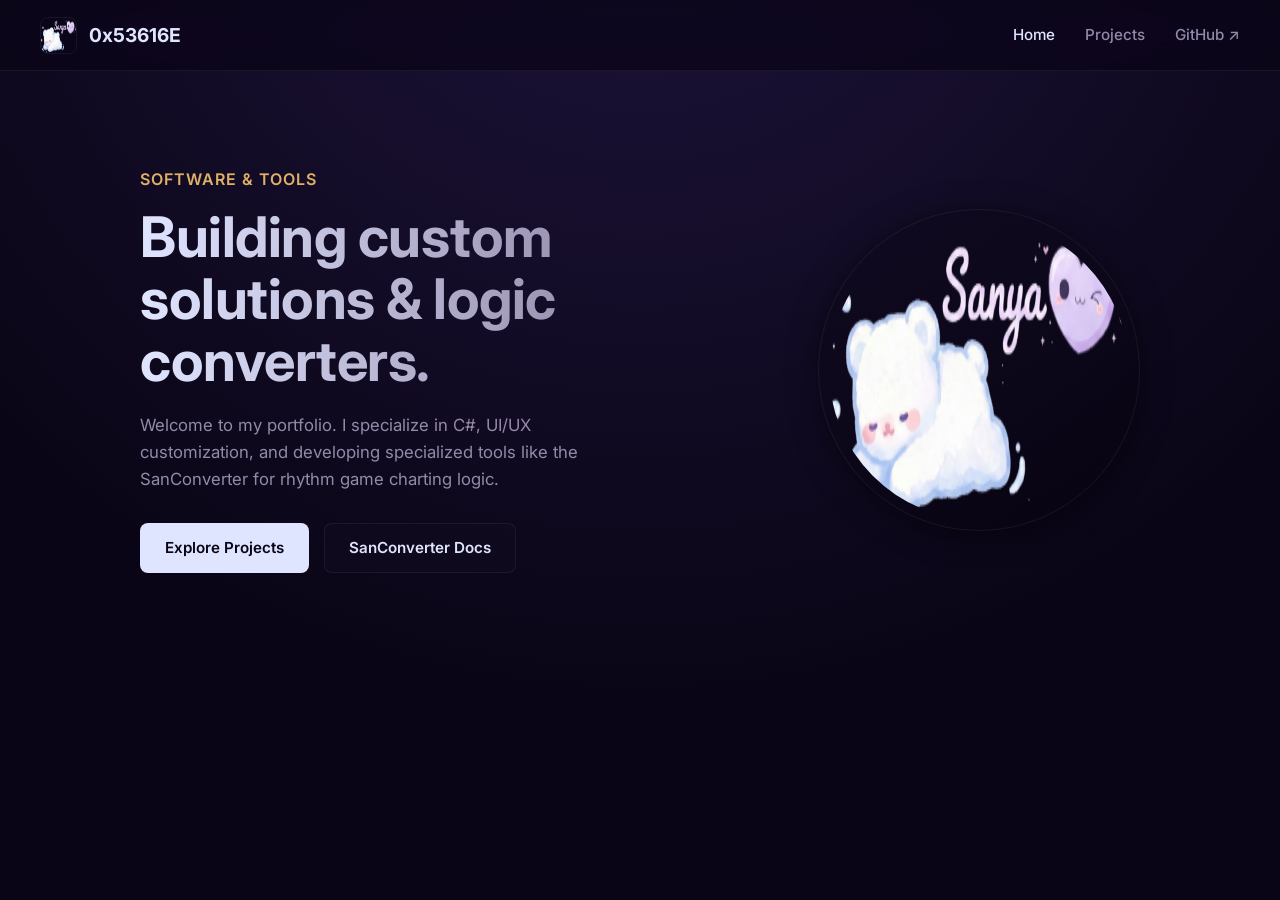
==== commit 74abf878: "Add files via upload" ====
--- a/index.html
+++ b/index.html
@@ -3,170 +3,44 @@
 <head>
     <meta charset="UTF-8">
     <meta name="viewport" content="width=device-width, initial-scale=1.0">
-    <title>Sanya | Welcome</title>
-    
+    <title>Sanya | Developer Portfolio</title>
     <link rel="icon" type="image/png" href="./assets/bears_hand.png">
-
     <link rel="preconnect" href="https://fonts.googleapis.com">
-    <link href="https://fonts.googleapis.com/css2?family=Inter:wght@300;400;600;800&display=swap" rel="stylesheet">
-    <style>
-        /* --- PURPLE NIGHT THEME --- */
-        :root {
-            --ef-crust: #0a0516;
-            --ef-base: #0a0516;
-            --ef-mantle: #1f153d;
-            --ef-surface0: #1f153d;
-            --ef-surface1: #2d2055;
-            --ef-text: #e0e5ff;
-            --ef-subtext: #938aa9;
-            --ef-accent: #e0af68;
-            --ef-accent-light: #b493a6; /* Muted mauve accent */
-            
-            --bg-main: var(--ef-base);
-            --glass-border: rgba(45, 32, 85, 0.6); /* Halbtransparentes surface1 */
-            --primary-gradient: linear-gradient(135deg, var(--ef-accent), var(--ef-accent-light));
-            --glow: 0 0 30px rgba(224, 175, 104, 0.15); /* Goldener Glow */
-        }
-
-        body {
-            margin: 0;
-            padding: 0;
-            font-family: 'Inter', sans-serif;
-            background-color: var(--bg-main);
-            background-image: radial-gradient(circle at 50% 50%, var(--ef-mantle) 0%, var(--bg-main) 100%);
-            height: 100vh;
-            display: flex;
-            align-items: center;
-            justify-content: center;
-            color: var(--ef-text);
-            overflow: hidden;
-            position: relative;
-            /* Wichtig für die Seiten-Übergangsanimation */
-            transition: opacity 0.5s ease-in-out, transform 0.5s ease-in-out;
-            opacity: 1;
-            transform: scale(1);
-        }
-
-        /* --- EXIT ANIMATION CLASS (Wird per JS hinzugefügt) --- */
-        body.fade-out {
-            opacity: 0;
-            transform: scale(1.1); /* Zoomt leicht hinein beim Verlassen (Warp-Effekt) */
-            pointer-events: none;  /* Verhindert weitere Klicks */
-        }
-
-        /* --- BACKGROUND STARS --- */
-        .bg-animation {
-            position: fixed; top: 0; left: 0; width: 100%; height: 100%; z-index: -1; overflow: hidden; opacity: 0.6;
-        }
-
-        @keyframes animStar { from { transform: translateY(0px); } to { transform: translateY(-2000px); } }
-
-        /* Sterne nutzen jetzt das ef-subtext Grün-Grau für einen sanften Look */
-        #stars1 { width: 1px; height: 1px; background: transparent; box-shadow: 1744px 322px var(--ef-subtext), 1353px 908px var(--ef-subtext), 953px 1516px var(--ef-subtext), 1657px 1394px var(--ef-subtext), 167px 829px var(--ef-subtext), 196px 1118px var(--ef-subtext), 1703px 1472px var(--ef-subtext), 553px 1368px var(--ef-subtext), 1203px 1038px var(--ef-subtext), 567px 1205px var(--ef-subtext), 1506px 40px var(--ef-subtext), 1369px 1171px var(--ef-subtext), 1344px 231px var(--ef-subtext), 313px 1596px var(--ef-subtext), 1277px 331px var(--ef-subtext), 527px 1422px var(--ef-subtext), 1337px 921px var(--ef-subtext), 1015px 1362px var(--ef-subtext), 81px 1357px var(--ef-subtext), 1494px 1504px var(--ef-subtext), 1405px 1748px var(--ef-subtext), 139px 1425px var(--ef-subtext), 341px 1285px var(--ef-subtext), 1468px 818px var(--ef-subtext), 866px 90px var(--ef-subtext), 1707px 1015px var(--ef-subtext), 1679px 1002px var(--ef-subtext), 246px 1785px var(--ef-subtext), 1904px 1212px var(--ef-subtext), 669px 1904px var(--ef-subtext), 1732px 1100px var(--ef-subtext), 189px 818px var(--ef-subtext), 1288px 1716px var(--ef-subtext), 193px 131px var(--ef-subtext), 794px 1475px var(--ef-subtext), 1817px 536px var(--ef-subtext), 1957px 834px var(--ef-subtext), 383px 1313px var(--ef-subtext), 417px 535px var(--ef-subtext), 1070px 671px var(--ef-subtext), 1351px 1152px var(--ef-subtext), 1219px 1606px var(--ef-subtext), 1654px 276px var(--ef-subtext), 1517px 1132px var(--ef-subtext), 865px 469px var(--ef-subtext), 554px 1631px var(--ef-subtext), 56px 1516px var(--ef-subtext), 1364px 1700px var(--ef-subtext), 431px 840px var(--ef-subtext), 392px 1735px var(--ef-subtext), 874px 1486px var(--ef-subtext), 944px 1513px var(--ef-subtext), 1195px 1240px var(--ef-subtext), 496px 826px var(--ef-subtext), 1004px 22px var(--ef-subtext), 885px 134px var(--ef-subtext), 1506px 592px var(--ef-subtext), 1529px 1838px var(--ef-subtext), 869px 1149px var(--ef-subtext), 870px 717px var(--ef-subtext); animation: animStar 100s linear infinite; }
-        #stars1::after { content: " "; position: absolute; top: 2000px; width: 1px; height: 1px; background: transparent; box-shadow: inherit; }
-
-        #stars2 { width: 2px; height: 2px; background: transparent; box-shadow: 1758px 1627px var(--ef-subtext), 1643px 1188px var(--ef-subtext), 657px 1733px var(--ef-subtext), 358px 1002px var(--ef-subtext), 683px 1112px var(--ef-subtext), 1808px 837px var(--ef-subtext), 1303px 879px var(--ef-subtext), 925px 1856px var(--ef-subtext), 1142px 1545px var(--ef-subtext), 148px 992px var(--ef-subtext), 63px 884px var(--ef-subtext), 1791px 1127px var(--ef-subtext), 200px 1773px var(--ef-subtext), 1434px 539px var(--ef-subtext), 1207px 987px var(--ef-subtext), 46px 1183px var(--ef-subtext), 810px 627px var(--ef-subtext), 1623px 1599px var(--ef-subtext), 1278px 219px var(--ef-subtext), 891px 1494px var(--ef-subtext), 1939px 1598px var(--ef-subtext), 1931px 370px var(--ef-subtext), 339px 143px var(--ef-subtext), 1039px 727px var(--ef-subtext), 1337px 49px var(--ef-subtext); animation: animStar 75s linear infinite; }
-        #stars2::after { content: " "; position: absolute; top: 2000px; width: 2px; height: 2px; background: transparent; box-shadow: inherit; }
-
-        #stars3 { width: 3px; height: 3px; background: transparent; box-shadow: 1943px 663px var(--ef-subtext), 1987px 940px var(--ef-subtext), 1781px 1065px var(--ef-subtext), 1837px 1471px var(--ef-subtext), 1457px 1419px var(--ef-subtext), 1196px 524px var(--ef-subtext), 1654px 511px var(--ef-subtext); animation: animStar 50s linear infinite; }
-        #stars3::after { content: " "; position: absolute; top: 2000px; width: 3px; height: 3px; background: transparent; box-shadow: inherit; }
-
-        /* --- CONTENT STYLING --- */
-        .hub-container { text-align: center; width: 100%; max-width: 420px; padding: 40px; z-index: 10; }
-
-        @keyframes float { 0% { transform: translateY(0px); } 50% { transform: translateY(-10px); } 100% { transform: translateY(0px); } }
-        @keyframes fadeInUp { from { opacity: 0; transform: translateY(20px); } to { opacity: 1; transform: translateY(0); } }
-        @keyframes wiggle { 0% { transform: rotate(0deg); } 25% { transform: rotate(-10deg); } 50% { transform: rotate(10deg); } 75% { transform: rotate(-5deg); } 100% { transform: rotate(0deg); } }
-
-        .logo-main {
-            width: 120px; height: 120px; object-fit: contain; border-radius: 50%; margin-bottom: 25px; border: 2px solid var(--glass-border); box-shadow: var(--glow); background: var(--ef-mantle); padding: 5px;
-            animation: float 6s ease-in-out infinite; transition: box-shadow 0.3s ease;
-        }
-        .logo-main:hover { box-shadow: 0 0 60px rgba(224, 175, 104, 0.4); border-color: var(--ef-accent); }
-
-        h1 {
-            font-size: 2.5rem; margin: 0 0 10px 0; font-weight: 800; background: linear-gradient(90deg, var(--ef-accent), var(--ef-accent-light)); -webkit-background-clip: text; -webkit-text-fill-color: transparent;
-            opacity: 0; animation: fadeInUp 0.8s ease-out forwards; animation-delay: 0.1s;
-        }
-        p {
-            color: var(--ef-subtext); margin-bottom: 40px; font-size: 1.1rem;
-            opacity: 0; animation: fadeInUp 0.8s ease-out forwards; animation-delay: 0.2s;
-        }
-        .button-grid { display: flex; flex-direction: column; gap: 15px; }
-        .hub-btn {
-            display: flex; align-items: center; justify-content: center; padding: 18px; border-radius: 12px; text-decoration: none; font-weight: 600; font-size: 1.05rem; border: 1px solid var(--glass-border); position: relative; overflow: hidden; color: var(--ef-text); background: var(--ef-surface0); cursor: pointer;
-            opacity: 0; animation: fadeInUp 0.6s ease-out forwards; transition: all 0.3s cubic-bezier(0.25, 0.8, 0.25, 1);
-        }
-        .hub-btn:nth-child(1) { animation-delay: 0.3s; }
-        .hub-btn:nth-child(2) { animation-delay: 0.4s; }
-        .hub-btn:nth-child(3) { animation-delay: 0.5s; }
-        .btn-icon { width: 28px; height: 28px; object-fit: contain; margin-right: 12px; transition: transform 0.3s ease; }
-        
-        .hub-btn:hover { transform: translateY(-5px) scale(1.02); border-color: var(--ef-accent); background: var(--ef-surface1); color: var(--ef-text); box-shadow: 0 10px 20px rgba(10, 5, 22, 0.5); }
-        .hub-btn:hover .btn-icon { animation: wiggle 0.5s ease-in-out; }
-        
-        .btn-san { background: var(--primary-gradient); color: var(--ef-crust); border: none; box-shadow: 0 4px 20px rgba(10, 5, 22, 0.5); }
-        .btn-san:hover { box-shadow: 0 0 40px rgba(224, 175, 104, 0.4); background: linear-gradient(135deg, var(--ef-accent-light), var(--ef-accent)); color: var(--ef-crust); }
-
-    </style>
+    <link href="https://fonts.googleapis.com/css2?family=Inter:wght@400;500;600;700;800&display=swap" rel="stylesheet">
+    <link rel="stylesheet" href="style.css">
 </head>
 <body>
 
-    <div class="bg-animation">
-        <div id="stars1"></div>
-        <div id="stars2"></div>
-        <div id="stars3"></div>
-    </div>
+    <nav class="navbar">
+        <div class="nav-brand">
+            <img src="./assets/logo.png" alt="Sanya Logo" onerror="this.style.display='none'">
+            0x53616E
+        </div>
+        <div class="nav-links">
+            <a href="index.html" class="active">Home</a>
+            <a href="tools.html">Projects</a>
+            <a href="https://github.com/0x53616E" target="_blank">GitHub ↗</a>
+        </div>
+    </nav>
 
-    <div class="hub-container">
-        <img src="./assets/logo.png" alt="Sanya Logo" class="logo-main" onerror="this.style.display='none'">
-        
-        <h1>0x53616E</h1>
-        <p>Welcome to my portfolio</p>
-
-        <div class="button-grid">
-            <a href="sanconverter.html" class="hub-btn btn-san">
-                <img src="./assets/SanConverterLogo.png" alt="SC" class="btn-icon">
-                SanConverter Tool
-            </a>
-            <a href="tools.html" class="hub-btn">
-                <img src="./assets/bear_sit.png" alt="Tools" class="btn-icon">
-                More Projects
-            </a>
-            <a href="https://github.com/0x53616E" target="_blank" class="hub-btn">
-                <img src="./assets/bear_laying.png" alt="GitHub" class="btn-icon">
-                GitHub Profile
-            </a>
+    <div class="page-wrapper fade-in">
+        <div class="container hero-section">
+            <div class="hero-content">
+                <span class="accent-text">Software & Tools</span>
+                <h1>Building custom solutions & logic converters.</h1>
+                <p>Welcome to my portfolio. I specialize in C#, UI/UX customization, and developing specialized tools like the SanConverter for rhythm game charting logic.</p>
+                
+                <div class="hero-actions">
+                    <a href="tools.html" class="btn btn-primary">Explore Projects</a>
+                    <a href="sanconverter.html" class="btn btn-secondary">SanConverter Docs</a>
+                </div>
+            </div>
+            
+            <div class="hero-visual">
+                <img src="./assets/logo.png" alt="Sanya Profile" onerror="this.style.display='none'">
+            </div>
         </div>
     </div>
 
-    <script>
-        document.querySelectorAll('a.hub-btn').forEach(anchor => {
-            anchor.addEventListener('click', function (e) {
-                // Wenn der Link sich in einem neuen Tab öffnet (GitHub), keine Animation abspielen
-                if (this.target === '_blank') return;
-
-                // Standard-Navigation stoppen
-                e.preventDefault();
-                const target = this.href;
-
-                // Fade-Out Klasse zum Body hinzufügen
-                document.body.classList.add('fade-out');
-
-                // Nach 500ms (Dauer der CSS Transition) zur neuen Seite wechseln
-                setTimeout(() => {
-                    window.location.href = target;
-                }, 500);
-            });
-        });
-        
-        // Kleiner Fix für Safari Back-Button Cache
-        window.addEventListener('pageshow', function(event) {
-            if (event.persisted) {
-                document.body.classList.remove('fade-out');
-            }
-        });
-    </script>
-
 </body>
-</html>
+</html>
--- a/style.css
+++ b/style.css
@@ -0,0 +1,193 @@
+/* ==========================================================================
+   SANYA PORTFOLIO - PROFESSIONAL EDITION
+   ========================================================================== */
+
+:root {
+    --ef-crust: #0a0516;
+    --ef-base: #0a0516;
+    --ef-mantle: #1f153d;
+    --ef-text: #e0e5ff;
+    --ef-subtext: #938aa9;
+    --ef-accent: #e0af68;
+    --ef-accent-light: #b493a6;
+    --ef-red: #c5525d;
+    --ef-green: #32a852;
+
+    /* Glassmorphism Variables */
+    --glass-bg: rgba(18, 12, 33, 0.6);
+    --glass-border: rgba(255, 255, 255, 0.06);
+    --glass-shadow: 0 4px 30px rgba(0, 0, 0, 0.5);
+    
+    --bg-main: var(--ef-base);
+    --primary-gradient: linear-gradient(135deg, var(--ef-accent), var(--ef-accent-light));
+}
+
+/* --- BASE STYLES --- */
+body {
+    margin: 0;
+    font-family: 'Inter', -apple-system, BlinkMacSystemFont, sans-serif;
+    background-color: var(--bg-main);
+    background-image: radial-gradient(circle at 50% -20%, var(--ef-mantle) 0%, var(--bg-main) 70%);
+    background-attachment: fixed;
+    color: var(--ef-text);
+    line-height: 1.6;
+    min-height: 100vh;
+    -webkit-font-smoothing: antialiased;
+}
+
+/* --- TYPOGRAPHY --- */
+h1, h2, h3 { margin-top: 0; font-weight: 700; letter-spacing: -0.5px; }
+h1 {
+    font-size: 3.5rem;
+    line-height: 1.1;
+    margin-bottom: 20px;
+    background: linear-gradient(90deg, var(--ef-text), var(--ef-subtext));
+    -webkit-background-clip: text;
+    -webkit-text-fill-color: transparent;
+}
+h2 {
+    font-size: 1.75rem;
+    border-bottom: 1px solid var(--glass-border);
+    padding-bottom: 15px;
+    margin-bottom: 25px;
+}
+h3 { font-size: 1.2rem; color: var(--ef-text); margin-top: 30px; margin-bottom: 15px; }
+p { color: var(--ef-subtext); margin-bottom: 20px; font-size: 1.05rem; }
+a { text-decoration: none; color: var(--ef-accent); transition: color 0.2s ease; }
+a:hover { color: var(--ef-accent-light); }
+
+/* --- NAVIGATION (NEU: Sticky Header) --- */
+.navbar {
+    position: fixed; top: 0; left: 0; right: 0; height: 70px;
+    background: rgba(10, 5, 22, 0.8);
+    backdrop-filter: saturate(180%) blur(20px);
+    -webkit-backdrop-filter: saturate(180%) blur(20px);
+    border-bottom: 1px solid var(--glass-border);
+    z-index: 100;
+    display: flex; align-items: center; justify-content: space-between;
+    padding: 0 40px;
+}
+.nav-brand { display: flex; align-items: center; gap: 12px; font-weight: 700; color: var(--ef-text); font-size: 1.2rem; }
+.nav-brand img { width: 35px; height: 35px; border-radius: 8px; border: 1px solid var(--glass-border); }
+.nav-links { display: flex; gap: 30px; }
+.nav-links a { color: var(--ef-subtext); font-size: 0.95rem; font-weight: 500; }
+.nav-links a:hover, .nav-links a.active { color: var(--ef-text); }
+
+/* --- LAYOUT CONTAINERS --- */
+.page-wrapper { padding-top: 100px; padding-bottom: 60px; min-height: calc(100vh - 160px); }
+.container { max-width: 1000px; margin: 0 auto; padding: 0 20px; }
+.container-narrow { max-width: 800px; margin: 0 auto; padding: 0 20px; }
+
+/* --- BUTTONS --- */
+.btn {
+    display: inline-flex; align-items: center; justify-content: center;
+    padding: 12px 24px; border-radius: 8px; font-weight: 600; font-size: 0.95rem;
+    transition: all 0.2s ease; cursor: pointer; border: 1px solid transparent;
+}
+.btn-primary {
+    background: var(--ef-text); color: var(--ef-crust);
+}
+.btn-primary:hover { background: var(--ef-subtext); color: var(--ef-crust); transform: translateY(-1px); }
+
+.btn-secondary {
+    background: var(--glass-bg); color: var(--ef-text); border-color: var(--glass-border);
+}
+.btn-secondary:hover { background: rgba(255,255,255,0.05); border-color: rgba(255,255,255,0.2); }
+
+/* --- GLASS PANELS (Für Content & Cards) --- */
+.panel {
+    background: var(--glass-bg);
+    border: 1px solid var(--glass-border);
+    border-radius: 12px;
+    padding: 40px;
+    margin-bottom: 30px;
+}
+
+/* --- HERO SECTION (index.html) --- */
+.hero-section {
+    display: flex; align-items: center; justify-content: space-between;
+    min-height: 60vh; gap: 50px;
+}
+.hero-content { flex: 1; }
+.hero-content .accent-text { color: var(--ef-accent); font-weight: 600; font-size: 1rem; text-transform: uppercase; letter-spacing: 1px; margin-bottom: 15px; display: block; }
+.hero-actions { display: flex; gap: 15px; margin-top: 30px; }
+
+.hero-visual { flex: 1; display: flex; justify-content: flex-end; }
+.hero-visual img { width: 300px; height: 300px; border-radius: 50%; border: 1px solid var(--glass-border); box-shadow: var(--glass-shadow); padding: 10px; background: rgba(0,0,0,0.2); }
+
+/* --- GRID SYSTEM (tools.html) --- */
+.grid { display: grid; grid-template-columns: repeat(auto-fill, minmax(300px, 1fr)); gap: 25px; }
+.card {
+    background: var(--glass-bg); border: 1px solid var(--glass-border);
+    border-radius: 12px; padding: 30px; display: flex; flex-direction: column;
+    transition: all 0.2s ease; position: relative;
+}
+.card:hover { border-color: rgba(255,255,255,0.15); background: rgba(30, 20, 50, 0.6); }
+.card-header { display: flex; justify-content: space-between; align-items: flex-start; margin-bottom: 15px; }
+.card-title { font-size: 1.3rem; margin: 0; color: var(--ef-text); }
+.card-desc { font-size: 0.95rem; color: var(--ef-subtext); margin-bottom: 25px; flex-grow: 1; }
+
+/* Badges */
+.badge { font-size: 0.75rem; padding: 4px 10px; border-radius: 6px; font-weight: 600; }
+.badge.active { background: rgba(50, 168, 82, 0.1); color: var(--ef-green); border: 1px solid rgba(50, 168, 82, 0.2); }
+.badge.version { background: rgba(224, 175, 104, 0.1); color: var(--ef-accent); border: 1px solid rgba(224, 175, 104, 0.2); }
+
+/* --- DOCS/TABLES (sanconverter.html) --- */
+.doc-header { margin-bottom: 50px; }
+.doc-header h1 { font-size: 2.8rem; margin-bottom: 15px; }
+.doc-meta { display: flex; gap: 20px; align-items: center; border-top: 1px solid var(--glass-border); border-bottom: 1px solid var(--glass-border); padding: 15px 0; margin-bottom: 40px; }
+
+.table-wrapper { overflow-x: auto; border-radius: 8px; border: 1px solid var(--glass-border); margin: 20px 0; }
+table { width: 100%; border-collapse: collapse; font-size: 0.9rem; }
+th, td { padding: 12px 16px; text-align: left; border-bottom: 1px solid var(--glass-border); }
+th { color: var(--ef-text); font-weight: 600; background: rgba(255,255,255,0.02); }
+tr:last-child td { border-bottom: none; }
+
+code { background: rgba(0,0,0,0.4); padding: 2px 6px; border-radius: 4px; font-family: monospace; font-size: 0.9em; color: var(--ef-accent-light); border: 1px solid var(--glass-border); }
+.preview-img { width: 100%; border-radius: 8px; border: 1px solid var(--glass-border); margin: 20px 0; }
+ul.clean-list { padding-left: 20px; color: var(--ef-subtext); }
+ul.clean-list li { margin-bottom: 8px; }
+
+/* --- FOOTER --- */
+footer { text-align: center; padding: 40px 0; color: var(--ef-subtext); font-size: 0.85rem; border-top: 1px solid var(--glass-border); }
+
+/* --- ANIMATION (Subtil beim Seitenaufruf) --- */
+.fade-in { animation: simpleFade 0.6s ease forwards; opacity: 0; }
+@keyframes simpleFade { from { opacity: 0; transform: translateY(10px); } to { opacity: 1; transform: translateY(0); } }
+/* --- TABS SYSTEM (Für die Dokumentation) --- */
+.tab-controls {
+    display: flex; 
+    gap: 10px; 
+    margin-bottom: 30px; 
+    flex-wrap: wrap;
+    border-bottom: 1px solid var(--glass-border); 
+    padding-bottom: 15px;
+}
+.tab-btn {
+    background: transparent; 
+    color: var(--ef-subtext); 
+    border: 1px solid transparent;
+    padding: 8px 18px; 
+    border-radius: 8px; 
+    font-weight: 600; 
+    cursor: pointer; 
+    transition: all 0.2s ease;
+    font-family: inherit;
+    font-size: 0.95rem;
+}
+.tab-btn:hover { 
+    color: var(--ef-text); 
+    background: rgba(255,255,255,0.05); 
+}
+.tab-btn.active {
+    color: var(--ef-accent); 
+    background: rgba(224, 175, 104, 0.1);
+    border-color: rgba(224, 175, 104, 0.3);
+}
+.tab-content { 
+    display: none; 
+    animation: simpleFade 0.4s ease forwards; 
+}
+.tab-content.active { 
+    display: block; 
+}
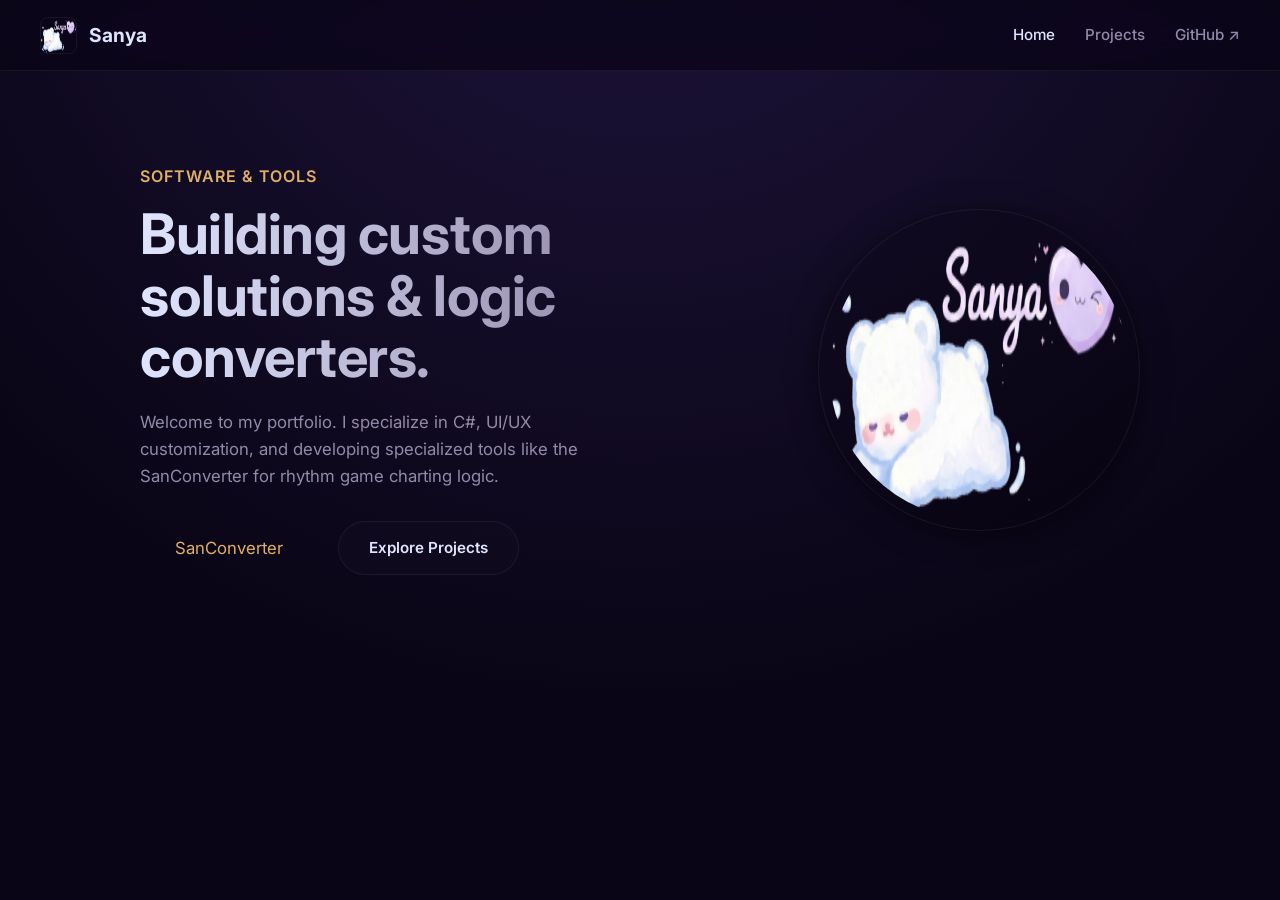
==== commit cd816a40: "Add files via upload" ====
--- a/index.html
+++ b/index.html
@@ -12,14 +12,13 @@
 <body>
 
     <nav class="navbar">
-        <div class="nav-brand">
+        <a href="index.html" class="nav-brand">
             <img src="./assets/logo.png" alt="Sanya Logo" onerror="this.style.display='none'">
-            0x53616E
-        </div>
+            Sanya
+        </a>
         <div class="nav-links">
-            <a href="index.html" class="active">Home</a>
-            <a href="tools.html">Projects</a>
-            <a href="https://github.com/0x53616E" target="_blank">GitHub ↗</a>
+            <a href="index.html" class="active">Home</a> <a href="tools.html">Projects</a>
+            <a href="https://github.com/bishpop" target="_blank">GitHub ↗</a>
         </div>
     </nav>
 
@@ -30,10 +29,15 @@
                 <h1>Building custom solutions & logic converters.</h1>
                 <p>Welcome to my portfolio. I specialize in C#, UI/UX customization, and developing specialized tools like the SanConverter for rhythm game charting logic.</p>
                 
-                <div class="hero-actions">
-                    <a href="tools.html" class="btn btn-primary">Explore Projects</a>
-                    <a href="sanconverter.html" class="btn btn-secondary">SanConverter Docs</a>
-                </div>
+                <div class="hero-actions" style="align-items: center; gap: 20px; display: flex;">
+    <a href="sanconverter.html" class="btn-glow" style="padding: 15px 35px; font-size: 1.05rem;">
+        SanConverter
+    </a>
+    
+    <a href="tools.html" class="btn btn-secondary" style="border-radius: 50px; padding: 14px 30px;">
+        Explore Projects
+    </a>
+</div>
             </div>
             
             <div class="hero-visual">
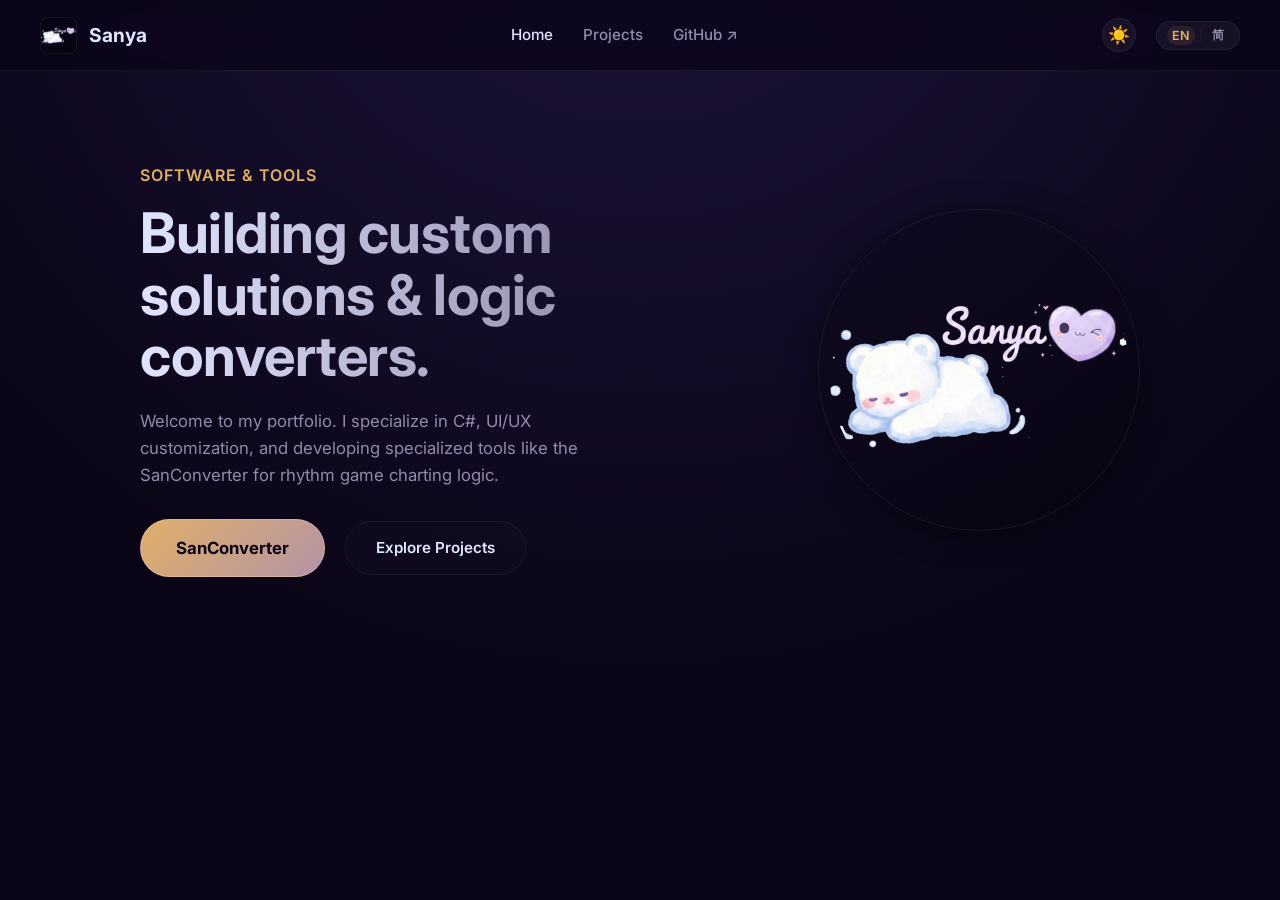
==== commit 57950cef: "Add files via upload" ====
--- a/index.html
+++ b/index.html
@@ -16,28 +16,38 @@
             <img src="./assets/logo.png" alt="Sanya Logo" onerror="this.style.display='none'">
             Sanya
         </a>
-        <div class="nav-links">
-            <a href="index.html" class="active">Home</a> <a href="tools.html">Projects</a>
+        
+        <div class="nav-center">
+            <a href="index.html" class="active" data-i18n="nav.home">Home</a>
+            <a href="tools.html" data-i18n="nav.projects">Projects</a>
             <a href="https://github.com/bishpop" target="_blank">GitHub ↗</a>
+        </div>
+
+        <div class="controls-wrapper">
+            <button id="themeToggle" class="theme-toggle" title="Toggle Theme">☀️</button>
+            <div class="lang-switcher">
+                <button class="lang-btn active" data-lang="en">EN</button>
+                <span class="lang-divider">|</span>
+                <button class="lang-btn" data-lang="zh">简</button>
+            </div>
         </div>
     </nav>
 
     <div class="page-wrapper fade-in">
         <div class="container hero-section">
             <div class="hero-content">
-                <span class="accent-text">Software & Tools</span>
-                <h1>Building custom solutions & logic converters.</h1>
-                <p>Welcome to my portfolio. I specialize in C#, UI/UX customization, and developing specialized tools like the SanConverter for rhythm game charting logic.</p>
+                <span class="accent-text" data-i18n="index.accent">Software & Tools</span>
+                <h1 data-i18n="index.h1">Building custom solutions & logic converters.</h1>
+                <p data-i18n="index.desc">Welcome to my portfolio. I specialize in C#, UI/UX customization, and developing specialized tools like the SanConverter for rhythm game charting logic.</p>
                 
                 <div class="hero-actions" style="align-items: center; gap: 20px; display: flex;">
-    <a href="sanconverter.html" class="btn-glow" style="padding: 15px 35px; font-size: 1.05rem;">
-        SanConverter
-    </a>
-    
-    <a href="tools.html" class="btn btn-secondary" style="border-radius: 50px; padding: 14px 30px;">
-        Explore Projects
-    </a>
-</div>
+                    <a href="sanconverter.html" class="btn-glow" style="padding: 15px 35px; font-size: 1.05rem;" data-i18n="index.btn.sanconverter">
+                        SanConverter
+                    </a>
+                    <a href="tools.html" class="btn btn-secondary" style="border-radius: 50px; padding: 14px 30px;" data-i18n="index.btn.projects">
+                        Explore Projects
+                    </a>
+                </div>
             </div>
             
             <div class="hero-visual">
@@ -46,5 +56,6 @@
         </div>
     </div>
 
+    <script src="i18n.js"></script>
 </body>
 </html>
--- a/style.css
+++ b/style.css
@@ -67,8 +67,32 @@
     display: flex; align-items: center; justify-content: space-between;
     padding: 0 40px;
 }
-.nav-brand { display: flex; align-items: center; gap: 12px; font-weight: 700; color: var(--ef-text); font-size: 1.2rem; }
-.nav-brand img { width: 35px; height: 35px; border-radius: 8px; border: 1px solid var(--glass-border); }
+/* --- VORHER --- */
+/* .nav-brand { display: flex; align-items: center; gap: 12px; font-weight: 700; color: var(--ef-text); font-size: 1.2rem; } */
+
+/* --- NACHHER --- */
+.nav-brand { 
+    display: flex; 
+    align-items: center; 
+    gap: 12px; 
+    font-weight: 700; 
+    color: var(--ef-text); 
+    font-size: 1.2rem; 
+    text-decoration: none; /* Verhindert das Standard-Unterstreichen von Links */
+    transition: opacity 0.2s ease, transform 0.2s ease;
+}
+.nav-brand:hover {
+    opacity: 0.85; /* Wird ganz leicht transparent */
+    transform: scale(1.02); /* Plopt minimal nach vorne */
+}
+.nav-brand img { 
+    width: 35px; 
+    height: 35px; 
+    border-radius: 8px; 
+    border: 1px solid var(--glass-border); 
+    object-fit: contain; /* Sorgt dafür, dass das Bild seine Proportionen behält */
+    background: rgba(0,0,0,0.2); /* Falls das Bild transparent ist, gibt das einen schönen Kontrast */
+}
 .nav-links { display: flex; gap: 30px; }
 .nav-links a { color: var(--ef-subtext); font-size: 0.95rem; font-weight: 500; }
 .nav-links a:hover, .nav-links a.active { color: var(--ef-text); }
@@ -113,7 +137,16 @@
 .hero-actions { display: flex; gap: 15px; margin-top: 30px; }
 
 .hero-visual { flex: 1; display: flex; justify-content: flex-end; }
-.hero-visual img { width: 300px; height: 300px; border-radius: 50%; border: 1px solid var(--glass-border); box-shadow: var(--glass-shadow); padding: 10px; background: rgba(0,0,0,0.2); }
+.hero-visual img { 
+    width: 300px; 
+    height: 300px; 
+    border-radius: 50%; 
+    border: 1px solid var(--glass-border); 
+    box-shadow: var(--glass-shadow); 
+    padding: 10px; 
+    background: rgba(0,0,0,0.2);
+    object-fit: contain; /* Zwingt das Bild in die Box, ohne es zu verzerren */
+}
 
 /* --- GRID SYSTEM (tools.html) --- */
 .grid { display: grid; grid-template-columns: repeat(auto-fill, minmax(300px, 1fr)); gap: 25px; }
@@ -190,4 +223,312 @@
 }
 .tab-content.active { 
     display: block; 
-}+}
+/* --- AESTHETIC GLOW BUTTON (Für die Startseite) --- */
+.btn-glow {
+    background: var(--primary-gradient);
+    color: var(--ef-crust);
+    padding: 16px 40px;
+    font-size: 1.15rem;
+    font-weight: 700;
+    border-radius: 50px; /* Macht den Button komplett rund/pillenförmig */
+    box-shadow: var(--glow);
+    border: 1px solid rgba(255, 255, 255, 0.2);
+    transition: all 0.3s ease;
+    display: inline-flex;
+    align-items: center;
+    justify-content: center;
+}
+.btn-glow:hover {
+    transform: translateY(-4px) scale(1.02);
+    box-shadow: 0 0 50px rgba(224, 175, 104, 0.45);
+    color: var(--ef-crust);
+}
+/* --- PERFORMANCE OPTIMIZED BACKGROUND ANIMATION --- */
+.bg-animation {
+    position: fixed; 
+    top: 0; left: 0; 
+    width: 100%; height: 100%;
+    z-index: 0; 
+    overflow: hidden; 
+    opacity: 0.6; 
+    pointer-events: none;
+    /* Hardwarebeschleunigung für den Hintergrund */
+    transform: translateZ(0);
+    will-change: transform;
+}
+
+@keyframes animStar { 
+    from { transform: translateY(0px); } 
+    to { transform: translateY(-2000px); } 
+}
+
+/* WICHTIG: will-change bei allen Sternen hinzufügen */
+#stars1, #stars2, #stars3 {
+    will-change: transform;
+    transform: translateZ(0);
+}
+
+#stars1 { width: 1px; height: 1px; background: transparent; box-shadow: 1744px 322px var(--ef-subtext), 1353px 908px var(--ef-subtext), 953px 1516px var(--ef-subtext), 1657px 1394px var(--ef-subtext), 167px 829px var(--ef-subtext), 196px 1118px var(--ef-subtext), 1703px 1472px var(--ef-subtext), 553px 1368px var(--ef-subtext), 1203px 1038px var(--ef-subtext), 567px 1205px var(--ef-subtext), 1506px 40px var(--ef-subtext), 1369px 1171px var(--ef-subtext), 1344px 231px var(--ef-subtext), 313px 1596px var(--ef-subtext), 1277px 331px var(--ef-subtext), 527px 1422px var(--ef-subtext), 1337px 921px var(--ef-subtext), 1015px 1362px var(--ef-subtext), 81px 1357px var(--ef-subtext), 1494px 1504px var(--ef-subtext), 1405px 1748px var(--ef-subtext), 139px 1425px var(--ef-subtext), 341px 1285px var(--ef-subtext), 1468px 818px var(--ef-subtext), 866px 90px var(--ef-subtext), 1707px 1015px var(--ef-subtext), 1679px 1002px var(--ef-subtext), 246px 1785px var(--ef-subtext), 1904px 1212px var(--ef-subtext), 669px 1904px var(--ef-subtext), 1732px 1100px var(--ef-subtext), 189px 818px var(--ef-subtext), 1288px 1716px var(--ef-subtext), 193px 131px var(--ef-subtext), 794px 1475px var(--ef-subtext), 1817px 536px var(--ef-subtext), 1957px 834px var(--ef-subtext), 383px 1313px var(--ef-subtext), 417px 535px var(--ef-subtext), 1070px 671px var(--ef-subtext), 1351px 1152px var(--ef-subtext), 1219px 1606px var(--ef-subtext), 1654px 276px var(--ef-subtext), 1517px 1132px var(--ef-subtext), 865px 469px var(--ef-subtext), 554px 1631px var(--ef-subtext), 56px 1516px var(--ef-subtext), 1364px 1700px var(--ef-subtext), 431px 840px var(--ef-subtext), 392px 1735px var(--ef-subtext), 874px 1486px var(--ef-subtext), 944px 1513px var(--ef-subtext), 1195px 1240px var(--ef-subtext), 496px 826px var(--ef-subtext), 1004px 22px var(--ef-subtext), 885px 134px var(--ef-subtext), 1506px 592px var(--ef-subtext), 1529px 1838px var(--ef-subtext), 869px 1149px var(--ef-subtext), 870px 717px var(--ef-subtext); animation: animStar 100s linear infinite; }
+#stars1::after { content: " "; position: absolute; top: 2000px; width: 1px; height: 1px; background: transparent; box-shadow: inherit; }
+
+#stars2 { width: 2px; height: 2px; background: transparent; box-shadow: 1758px 1627px var(--ef-subtext), 1643px 1188px var(--ef-subtext), 657px 1733px var(--ef-subtext), 358px 1002px var(--ef-subtext), 683px 1112px var(--ef-subtext), 1808px 837px var(--ef-subtext), 1303px 879px var(--ef-subtext), 925px 1856px var(--ef-subtext), 1142px 1545px var(--ef-subtext), 148px 992px var(--ef-subtext), 63px 884px var(--ef-subtext), 1791px 1127px var(--ef-subtext), 200px 1773px var(--ef-subtext), 1434px 539px var(--ef-subtext), 1207px 987px var(--ef-subtext), 46px 1183px var(--ef-subtext), 810px 627px var(--ef-subtext), 1623px 1599px var(--ef-subtext), 1278px 219px var(--ef-subtext), 891px 1494px var(--ef-subtext), 1939px 1598px var(--ef-subtext), 1931px 370px var(--ef-subtext), 339px 143px var(--ef-subtext), 1039px 727px var(--ef-subtext), 1337px 49px var(--ef-subtext); animation: animStar 75s linear infinite; }
+#stars2::after { content: " "; position: absolute; top: 2000px; width: 2px; height: 2px; background: transparent; box-shadow: inherit; }
+
+#stars3 { width: 3px; height: 3px; background: transparent; box-shadow: 1943px 663px var(--ef-subtext), 1987px 940px var(--ef-subtext), 1781px 1065px var(--ef-subtext), 1837px 1471px var(--ef-subtext), 1457px 1419px var(--ef-subtext), 1196px 524px var(--ef-subtext), 1654px 511px var(--ef-subtext); animation: animStar 50s linear infinite; }
+#stars3::after { content: " "; position: absolute; top: 2000px; width: 3px; height: 3px; background: transparent; box-shadow: inherit; }
+/* ===== Language Switcher ===== */
+.lang-switcher {
+    display: flex;
+    align-items: center;
+    gap: 4px;
+    margin-left: 8px;
+    background: rgba(255,255,255,0.05);
+    border: 1px solid var(--glass-border);
+    border-radius: 20px;
+    padding: 3px 10px;
+}
+
+.lang-btn {
+    background: none;
+    border: none;
+    color: var(--ef-subtext);
+    font-family: inherit;
+    font-size: 0.78rem;
+    font-weight: 600;
+    letter-spacing: 0.5px;
+    cursor: pointer;
+    padding: 2px 5px;
+    border-radius: 12px;
+    transition: color 0.2s, background 0.2s;
+    text-transform: uppercase;
+}
+
+.lang-btn:hover {
+    color: var(--ef-text);
+}
+
+.lang-btn.active {
+    color: var(--ef-accent);
+    background: rgba(224, 175, 104, 0.1);
+}
+
+.lang-divider {
+    color: var(--glass-border);
+    font-size: 0.75rem;
+    user-select: none;
+}
+/* ==========================================================================
+   SANYA PORTFOLIO - PROFESSIONAL EDITION
+   ========================================================================== */
+
+:root {
+    --ef-crust: #0a0516;
+    --ef-base: #0a0516;
+    --ef-mantle: #1f153d;
+    --ef-text: #e0e5ff;
+    --ef-subtext: #938aa9;
+    --ef-accent: #e0af68;
+    --ef-accent-light: #b493a6;
+    --ef-red: #c5525d;
+    --ef-green: #32a852;
+
+    /* Glassmorphism Variables */
+    --glass-bg: rgba(18, 12, 33, 0.6);
+    --glass-border: rgba(255, 255, 255, 0.06);
+    --glass-shadow: 0 4px 30px rgba(0, 0, 0, 0.5);
+    
+    --bg-main: var(--ef-base);
+    --primary-gradient: linear-gradient(135deg, var(--ef-accent), var(--ef-accent-light));
+}
+
+/* ===== LIGHT THEME OVERRIDES ===== */
+[data-theme="light"] {
+    --ef-crust: #e4e5eb;
+    --ef-base: #f0f1f7;
+    --ef-mantle: #d9dae6;
+    --ef-text: #1a1525;
+    --ef-subtext: #5c5573;
+    --ef-accent: #c26a11; /* Dunkleres Gold für Lesbarkeit auf Weiß */
+    --ef-accent-light: #945271;
+    --ef-red: #d93848;
+    --ef-green: #258f40;
+
+    --glass-bg: rgba(255, 255, 255, 0.65);
+    --glass-border: rgba(0, 0, 0, 0.08);
+    --glass-shadow: 0 8px 30px rgba(0, 0, 0, 0.06);
+}
+
+/* Invertierung der Sterne für den Light Mode */
+[data-theme="light"] .bg-animation { filter: invert(0.85); opacity: 0.5; }
+[data-theme="light"] th { background: rgba(0,0,0,0.06); color: var(--ef-accent); }
+[data-theme="light"] tr:hover td { background: rgba(0,0,0,0.03); }
+[data-theme="light"] code { background: rgba(0,0,0,0.05); color: #c026d3; }
+
+/* --- BASE STYLES --- */
+body {
+    margin: 0;
+    font-family: 'Inter', -apple-system, BlinkMacSystemFont, sans-serif;
+    background-color: var(--bg-main);
+    background-image: radial-gradient(circle at 50% -20%, var(--ef-mantle) 0%, var(--bg-main) 70%);
+    background-attachment: fixed;
+    color: var(--ef-text);
+    line-height: 1.6;
+    min-height: 100vh;
+    -webkit-font-smoothing: antialiased;
+    transition: background-color 0.4s ease, color 0.4s ease;
+}
+
+/* --- TYPOGRAPHY --- */
+h1, h2, h3 { margin-top: 0; font-weight: 700; letter-spacing: -0.5px; }
+h1 {
+    font-size: 3.5rem; line-height: 1.1; margin-bottom: 20px;
+    background: linear-gradient(90deg, var(--ef-text), var(--ef-subtext));
+    -webkit-background-clip: text; -webkit-text-fill-color: transparent;
+}
+h2 { font-size: 1.75rem; border-bottom: 1px solid var(--glass-border); padding-bottom: 15px; margin-bottom: 25px; }
+h3 { font-size: 1.2rem; color: var(--ef-text); margin-top: 30px; margin-bottom: 15px; }
+p { color: var(--ef-subtext); margin-bottom: 20px; font-size: 1.05rem; }
+a { text-decoration: none; color: var(--ef-accent); transition: color 0.2s ease; }
+a:hover { color: var(--ef-accent-light); }
+
+/* --- NAVIGATION & CONTROLS --- */
+.navbar {
+    position: fixed; top: 0; left: 0; right: 0; height: 70px;
+    background: rgba(10, 5, 22, 0.8);
+    backdrop-filter: saturate(180%) blur(20px); -webkit-backdrop-filter: saturate(180%) blur(20px);
+    border-bottom: 1px solid var(--glass-border);
+    z-index: 100; display: flex; align-items: center; justify-content: space-between; padding: 0 40px;
+}
+[data-theme="light"] .navbar { background: rgba(240, 241, 247, 0.85); }
+
+.nav-brand { display: flex; align-items: center; gap: 12px; font-weight: 700; color: var(--ef-text); font-size: 1.2rem; text-decoration: none; transition: opacity 0.2s ease, transform 0.2s ease; }
+.nav-brand:hover { opacity: 0.85; transform: scale(1.02); }
+.nav-brand img { width: 35px; height: 35px; border-radius: 8px; border: 1px solid var(--glass-border); object-fit: contain; background: rgba(0,0,0,0.2); }
+
+.nav-center { display: flex; align-items: center; gap: 30px; }
+.nav-center a { color: var(--ef-subtext); font-size: 0.95rem; font-weight: 500; }
+.nav-center a:hover, .nav-center a.active { color: var(--ef-text); }
+
+.controls-wrapper { display: flex; align-items: center; gap: 12px; }
+.theme-toggle {
+    background: rgba(255,255,255,0.05); border: 1px solid var(--glass-border);
+    color: var(--ef-subtext); border-radius: 50%; width: 34px; height: 34px;
+    display: flex; align-items: center; justify-content: center;
+    cursor: pointer; transition: 0.2s; font-size: 1.1rem;
+}
+.theme-toggle:hover { color: var(--ef-text); background: rgba(255,255,255,0.1); }
+[data-theme="light"] .theme-toggle { background: rgba(0,0,0,0.05); }
+
+.lang-switcher {
+    display: flex; align-items: center; gap: 4px;
+    background: rgba(255,255,255,0.05); border: 1px solid var(--glass-border);
+    border-radius: 20px; padding: 3px 10px;
+}
+[data-theme="light"] .lang-switcher { background: rgba(0,0,0,0.05); }
+
+.lang-btn {
+    background: none; border: none; color: var(--ef-subtext); font-family: inherit; font-size: 0.78rem; font-weight: 600; letter-spacing: 0.5px; cursor: pointer; padding: 2px 5px; border-radius: 12px; transition: color 0.2s, background 0.2s; text-transform: uppercase;
+}
+.lang-btn:hover { color: var(--ef-text); }
+.lang-btn.active { color: var(--ef-accent); background: rgba(224, 175, 104, 0.1); }
+.lang-divider { color: var(--glass-border); font-size: 0.75rem; user-select: none; }
+
+/* --- LAYOUT CONTAINERS --- */
+.page-wrapper { padding-top: 100px; padding-bottom: 60px; min-height: calc(100vh - 160px); }
+.container { max-width: 1000px; margin: 0 auto; padding: 0 20px; }
+.container-narrow { max-width: 800px; margin: 0 auto; padding: 0 20px; }
+
+/* --- BUTTONS --- */
+.btn { display: inline-flex; align-items: center; justify-content: center; padding: 12px 24px; border-radius: 8px; font-weight: 600; font-size: 0.95rem; transition: all 0.2s ease; cursor: pointer; border: 1px solid transparent; }
+.btn-primary { background: var(--ef-text); color: var(--ef-crust); }
+.btn-primary:hover { background: var(--ef-subtext); color: var(--ef-crust); transform: translateY(-1px); }
+.btn-secondary { background: var(--glass-bg); color: var(--ef-text); border-color: var(--glass-border); }
+.btn-secondary:hover { background: rgba(255,255,255,0.05); border-color: rgba(255,255,255,0.2); }
+
+/* --- GLASS PANELS (Für Content & Cards) --- */
+.panel { background: var(--glass-bg); border: 1px solid var(--glass-border); border-radius: 12px; padding: 40px; margin-bottom: 30px; transition: background 0.4s ease, border-color 0.4s ease; }
+
+/* --- HERO SECTION --- */
+.hero-section { display: flex; align-items: center; justify-content: space-between; min-height: 60vh; gap: 50px; }
+.hero-content { flex: 1; }
+.hero-content .accent-text { color: var(--ef-accent); font-weight: 600; font-size: 1rem; text-transform: uppercase; letter-spacing: 1px; margin-bottom: 15px; display: block; }
+.hero-actions { display: flex; gap: 15px; margin-top: 30px; }
+.hero-visual { flex: 1; display: flex; justify-content: flex-end; }
+.hero-visual img { width: 300px; height: 300px; border-radius: 50%; border: 1px solid var(--glass-border); box-shadow: var(--glass-shadow); padding: 10px; background: rgba(0,0,0,0.2); object-fit: contain; }
+
+/* --- GRID SYSTEM --- */
+.grid { display: grid; grid-template-columns: repeat(auto-fill, minmax(300px, 1fr)); gap: 25px; }
+.card { background: var(--glass-bg); border: 1px solid var(--glass-border); border-radius: 12px; padding: 30px; display: flex; flex-direction: column; transition: all 0.2s ease; position: relative; }
+.card:hover { border-color: rgba(255,255,255,0.15); background: rgba(30, 20, 50, 0.6); }
+[data-theme="light"] .card:hover { border-color: rgba(0,0,0,0.15); background: rgba(255,255,255,0.8); }
+.card-header { display: flex; justify-content: space-between; align-items: flex-start; margin-bottom: 15px; }
+.card-title { font-size: 1.3rem; margin: 0; color: var(--ef-text); }
+.card-desc { font-size: 0.95rem; color: var(--ef-subtext); margin-bottom: 25px; flex-grow: 1; }
+
+.badge { font-size: 0.75rem; padding: 4px 10px; border-radius: 6px; font-weight: 600; }
+.badge.active { background: rgba(50, 168, 82, 0.1); color: var(--ef-green); border: 1px solid rgba(50, 168, 82, 0.2); }
+.badge.version { background: rgba(224, 175, 104, 0.1); color: var(--ef-accent); border: 1px solid rgba(224, 175, 104, 0.2); }
+
+/* --- DOCS/TABLES --- */
+.doc-header { margin-bottom: 50px; }
+.doc-header h1 { font-size: 2.8rem; margin-bottom: 15px; }
+.doc-meta { display: flex; gap: 20px; align-items: center; border-top: 1px solid var(--glass-border); border-bottom: 1px solid var(--glass-border); padding: 15px 0; margin-bottom: 40px; }
+
+.table-wrapper { overflow-x: auto; border-radius: 8px; border: 1px solid var(--glass-border); margin: 20px 0; }
+table { width: 100%; border-collapse: collapse; font-size: 0.9rem; }
+th, td { padding: 12px 16px; text-align: left; border-bottom: 1px solid var(--glass-border); }
+th { color: var(--ef-text); font-weight: 600; background: rgba(255,255,255,0.02); }
+tr:last-child td { border-bottom: none; }
+
+code { background: rgba(0,0,0,0.4); padding: 2px 6px; border-radius: 4px; font-family: monospace; font-size: 0.9em; color: var(--ef-accent-light); border: 1px solid var(--glass-border); }
+.preview-img { width: 100%; border-radius: 8px; border: 1px solid var(--glass-border); margin: 20px 0; }
+ul.clean-list { padding-left: 20px; color: var(--ef-subtext); }
+ul.clean-list li { margin-bottom: 8px; }
+
+footer { text-align: center; padding: 40px 0; color: var(--ef-subtext); font-size: 0.85rem; border-top: 1px solid var(--glass-border); }
+
+/* --- TABS SYSTEM --- */
+.tab-controls { display: flex; gap: 10px; margin-bottom: 30px; flex-wrap: wrap; border-bottom: 1px solid var(--glass-border); padding-bottom: 15px; }
+.tab-btn { background: transparent; color: var(--ef-subtext); border: 1px solid transparent; padding: 8px 18px; border-radius: 8px; font-weight: 600; cursor: pointer; transition: all 0.2s ease; font-family: inherit; font-size: 0.95rem; }
+.tab-btn:hover { color: var(--ef-text); background: rgba(255,255,255,0.05); }
+.tab-btn.active { color: var(--ef-accent); background: rgba(224, 175, 104, 0.1); border-color: rgba(224, 175, 104, 0.3); }
+[data-theme="light"] .tab-btn:hover { background: rgba(0,0,0,0.05); }
+.tab-content { display: none; animation: simpleFade 0.4s ease forwards; }
+.tab-content.active { display: block; }
+
+/* --- AESTHETIC GLOW BUTTON --- */
+.btn-glow { background: var(--primary-gradient); color: var(--ef-crust); padding: 16px 40px; font-size: 1.15rem; font-weight: 700; border-radius: 50px; box-shadow: var(--glow); border: 1px solid rgba(255, 255, 255, 0.2); transition: all 0.3s ease; display: inline-flex; align-items: center; justify-content: center; }
+.btn-glow:hover { transform: translateY(-4px) scale(1.02); box-shadow: 0 0 50px rgba(224, 175, 104, 0.45); color: var(--ef-crust); }
+[data-theme="light"] .btn-glow { box-shadow: 0 5px 20px rgba(194, 106, 17, 0.3); }
+
+/* --- ULTRA PERFORMANCE BACKGROUND (SaaS Dot-Grid) --- */
+.bg-animation {
+    position: fixed; 
+    top: 0; left: 0; 
+    width: 100vw; height: 100vh; 
+    z-index: 0; 
+    pointer-events: none;
+    
+    /* Modernes, statisches Punktemuster (0% CPU Last) */
+    background-image: radial-gradient(var(--ef-subtext) 1px, transparent 1px);
+    background-size: 35px 35px;
+    opacity: 0.15;
+    
+    /* Edler Vignette-Effekt: Punkte blenden zum Rand hin sanft aus */
+    mask-image: radial-gradient(ellipse at center, black 40%, transparent 80%);
+    -webkit-mask-image: radial-gradient(ellipse at center, black 40%, transparent 80%);
+    transition: opacity 0.4s ease;
+}
+
+/* Im hellen Modus machen wir das Muster ein winziges bisschen sichtbarer */
+[data-theme="light"] .bg-animation {
+    opacity: 0.25; 
+}
+
+/* Schaltet die alten, ruckelnden Sterne hart ab, ohne dass du die HTML-Dateien ändern musst */
+#stars1, #stars2, #stars3 { 
+    display: none !important; 
+}
+.fade-in { animation: simpleFade 0.6s ease forwards; opacity: 0; }
+@keyframes simpleFade { from { opacity: 0; transform: translateY(10px); } to { opacity: 1; transform: translateY(0); } }
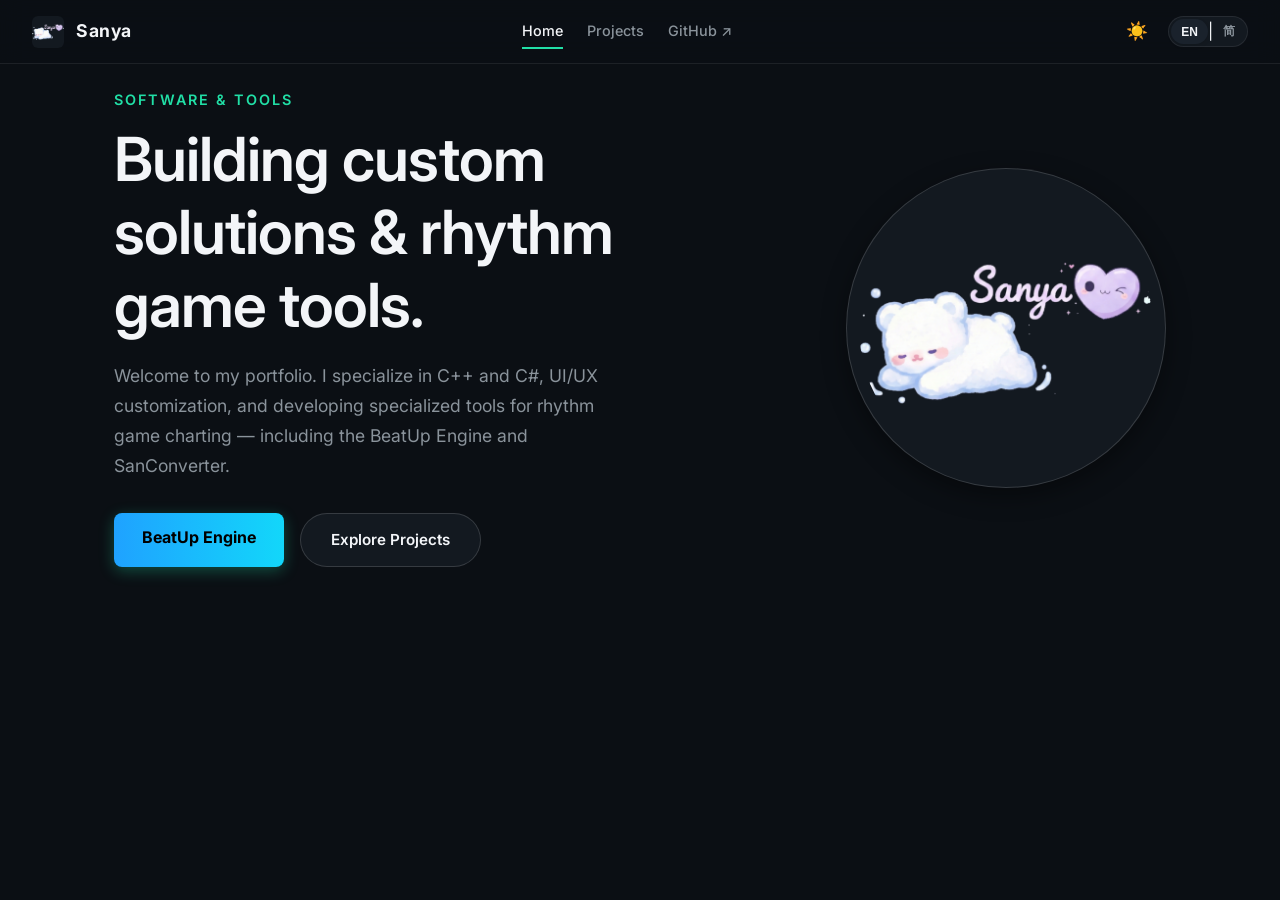
==== commit 33ab5e53: "Add files via upload" ====
--- a/index.html
+++ b/index.html
@@ -1,5 +1,5 @@
 <!DOCTYPE html>
-<html lang="de">
+<html lang="en">
 <head>
     <meta charset="UTF-8">
     <meta name="viewport" content="width=device-width, initial-scale=1.0">
@@ -10,52 +10,45 @@
     <link rel="stylesheet" href="style.css">
 </head>
 <body>
+<div class="bg-animation"></div>
 
-    <nav class="navbar">
-        <a href="index.html" class="nav-brand">
-            <img src="./assets/logo.png" alt="Sanya Logo" onerror="this.style.display='none'">
-            Sanya
-        </a>
-        
-        <div class="nav-center">
-            <a href="index.html" class="active" data-i18n="nav.home">Home</a>
-            <a href="tools.html" data-i18n="nav.projects">Projects</a>
-            <a href="https://github.com/bishpop" target="_blank">GitHub ↗</a>
+<nav class="navbar">
+    <a href="index.html" class="nav-brand">
+        <img src="./assets/logo.png" alt="Sanya" onerror="this.style.display='none'">
+        Sanya
+    </a>
+    <div class="nav-center">
+        <a href="index.html" class="active" data-i18n="nav.home">Home</a>
+        <a href="tools.html" data-i18n="nav.projects">Projects</a>
+        <a href="https://github.com/bishpop" target="_blank">GitHub ↗</a>
+    </div>
+    <div class="controls-wrapper">
+        <button id="themeToggle" class="theme-toggle" title="Toggle Theme">☀️</button>
+        <div class="lang-switcher">
+            <button class="lang-btn active" data-lang="en">EN</button>
+            <span class="lang-divider">|</span>
+            <button class="lang-btn" data-lang="zh">简</button>
         </div>
+    </div>
+</nav>
 
-        <div class="controls-wrapper">
-            <button id="themeToggle" class="theme-toggle" title="Toggle Theme">☀️</button>
-            <div class="lang-switcher">
-                <button class="lang-btn active" data-lang="en">EN</button>
-                <span class="lang-divider">|</span>
-                <button class="lang-btn" data-lang="zh">简</button>
+<div class="page-wrapper fade-in">
+    <div class="container hero-section">
+        <div class="hero-content">
+            <span class="accent-text" data-i18n="index.accent">Software & Tools</span>
+            <h1 data-i18n="index.h1">Building custom solutions & rhythm game tools.</h1>
+            <p data-i18n="index.desc">Welcome to my portfolio. I specialize in C++ and C#, UI/UX customization, and developing specialized tools for rhythm game charting — including the BeatUp Engine and SanConverter.</p>
+            <div class="hero-actions">
+                <a href="patcher.html" class="btn-glow" data-i18n="index.btn.patcher">BeatUp Engine</a>
+                <a href="tools.html" class="btn btn-secondary" style="border-radius:50px;padding:14px 30px;" data-i18n="index.btn.projects">Explore Projects</a>
             </div>
         </div>
-    </nav>
-
-    <div class="page-wrapper fade-in">
-        <div class="container hero-section">
-            <div class="hero-content">
-                <span class="accent-text" data-i18n="index.accent">Software & Tools</span>
-                <h1 data-i18n="index.h1">Building custom solutions & logic converters.</h1>
-                <p data-i18n="index.desc">Welcome to my portfolio. I specialize in C#, UI/UX customization, and developing specialized tools like the SanConverter for rhythm game charting logic.</p>
-                
-                <div class="hero-actions" style="align-items: center; gap: 20px; display: flex;">
-                    <a href="sanconverter.html" class="btn-glow" style="padding: 15px 35px; font-size: 1.05rem;" data-i18n="index.btn.sanconverter">
-                        SanConverter
-                    </a>
-                    <a href="tools.html" class="btn btn-secondary" style="border-radius: 50px; padding: 14px 30px;" data-i18n="index.btn.projects">
-                        Explore Projects
-                    </a>
-                </div>
-            </div>
-            
-            <div class="hero-visual">
-                <img src="./assets/logo.png" alt="Sanya Profile" onerror="this.style.display='none'">
-            </div>
+        <div class="hero-visual">
+            <img src="./assets/logo.png" alt="Sanya" onerror="this.style.display='none'">
         </div>
     </div>
+</div>
 
-    <script src="i18n.js"></script>
+<script src="i18n.js"></script>
 </body>
-</html>+</html>
--- a/style.css
+++ b/style.css
@@ -1,534 +1,340 @@
-/* ==========================================================================
-   SANYA PORTFOLIO - PROFESSIONAL EDITION
-   ========================================================================== */
-
-:root {
-    --ef-crust: #0a0516;
-    --ef-base: #0a0516;
-    --ef-mantle: #1f153d;
-    --ef-text: #e0e5ff;
-    --ef-subtext: #938aa9;
-    --ef-accent: #e0af68;
-    --ef-accent-light: #b493a6;
-    --ef-red: #c5525d;
-    --ef-green: #32a852;
-
-    /* Glassmorphism Variables */
-    --glass-bg: rgba(18, 12, 33, 0.6);
-    --glass-border: rgba(255, 255, 255, 0.06);
-    --glass-shadow: 0 4px 30px rgba(0, 0, 0, 0.5);
-    
-    --bg-main: var(--ef-base);
-    --primary-gradient: linear-gradient(135deg, var(--ef-accent), var(--ef-accent-light));
-}
-
-/* --- BASE STYLES --- */
-body {
-    margin: 0;
-    font-family: 'Inter', -apple-system, BlinkMacSystemFont, sans-serif;
-    background-color: var(--bg-main);
-    background-image: radial-gradient(circle at 50% -20%, var(--ef-mantle) 0%, var(--bg-main) 70%);
-    background-attachment: fixed;
-    color: var(--ef-text);
-    line-height: 1.6;
-    min-height: 100vh;
-    -webkit-font-smoothing: antialiased;
-}
-
-/* --- TYPOGRAPHY --- */
-h1, h2, h3 { margin-top: 0; font-weight: 700; letter-spacing: -0.5px; }
-h1 {
-    font-size: 3.5rem;
-    line-height: 1.1;
-    margin-bottom: 20px;
-    background: linear-gradient(90deg, var(--ef-text), var(--ef-subtext));
-    -webkit-background-clip: text;
-    -webkit-text-fill-color: transparent;
-}
-h2 {
-    font-size: 1.75rem;
-    border-bottom: 1px solid var(--glass-border);
-    padding-bottom: 15px;
-    margin-bottom: 25px;
-}
-h3 { font-size: 1.2rem; color: var(--ef-text); margin-top: 30px; margin-bottom: 15px; }
-p { color: var(--ef-subtext); margin-bottom: 20px; font-size: 1.05rem; }
-a { text-decoration: none; color: var(--ef-accent); transition: color 0.2s ease; }
-a:hover { color: var(--ef-accent-light); }
-
-/* --- NAVIGATION (NEU: Sticky Header) --- */
-.navbar {
-    position: fixed; top: 0; left: 0; right: 0; height: 70px;
-    background: rgba(10, 5, 22, 0.8);
-    backdrop-filter: saturate(180%) blur(20px);
-    -webkit-backdrop-filter: saturate(180%) blur(20px);
-    border-bottom: 1px solid var(--glass-border);
-    z-index: 100;
-    display: flex; align-items: center; justify-content: space-between;
-    padding: 0 40px;
-}
-/* --- VORHER --- */
-/* .nav-brand { display: flex; align-items: center; gap: 12px; font-weight: 700; color: var(--ef-text); font-size: 1.2rem; } */
-
-/* --- NACHHER --- */
-.nav-brand { 
-    display: flex; 
-    align-items: center; 
-    gap: 12px; 
-    font-weight: 700; 
-    color: var(--ef-text); 
-    font-size: 1.2rem; 
-    text-decoration: none; /* Verhindert das Standard-Unterstreichen von Links */
-    transition: opacity 0.2s ease, transform 0.2s ease;
-}
-.nav-brand:hover {
-    opacity: 0.85; /* Wird ganz leicht transparent */
-    transform: scale(1.02); /* Plopt minimal nach vorne */
-}
-.nav-brand img { 
-    width: 35px; 
-    height: 35px; 
-    border-radius: 8px; 
-    border: 1px solid var(--glass-border); 
-    object-fit: contain; /* Sorgt dafür, dass das Bild seine Proportionen behält */
-    background: rgba(0,0,0,0.2); /* Falls das Bild transparent ist, gibt das einen schönen Kontrast */
-}
-.nav-links { display: flex; gap: 30px; }
-.nav-links a { color: var(--ef-subtext); font-size: 0.95rem; font-weight: 500; }
-.nav-links a:hover, .nav-links a.active { color: var(--ef-text); }
-
-/* --- LAYOUT CONTAINERS --- */
-.page-wrapper { padding-top: 100px; padding-bottom: 60px; min-height: calc(100vh - 160px); }
-.container { max-width: 1000px; margin: 0 auto; padding: 0 20px; }
-.container-narrow { max-width: 800px; margin: 0 auto; padding: 0 20px; }
-
-/* --- BUTTONS --- */
-.btn {
-    display: inline-flex; align-items: center; justify-content: center;
-    padding: 12px 24px; border-radius: 8px; font-weight: 600; font-size: 0.95rem;
-    transition: all 0.2s ease; cursor: pointer; border: 1px solid transparent;
-}
-.btn-primary {
-    background: var(--ef-text); color: var(--ef-crust);
-}
-.btn-primary:hover { background: var(--ef-subtext); color: var(--ef-crust); transform: translateY(-1px); }
-
-.btn-secondary {
-    background: var(--glass-bg); color: var(--ef-text); border-color: var(--glass-border);
-}
-.btn-secondary:hover { background: rgba(255,255,255,0.05); border-color: rgba(255,255,255,0.2); }
-
-/* --- GLASS PANELS (Für Content & Cards) --- */
-.panel {
-    background: var(--glass-bg);
-    border: 1px solid var(--glass-border);
-    border-radius: 12px;
-    padding: 40px;
-    margin-bottom: 30px;
-}
-
-/* --- HERO SECTION (index.html) --- */
-.hero-section {
-    display: flex; align-items: center; justify-content: space-between;
-    min-height: 60vh; gap: 50px;
-}
-.hero-content { flex: 1; }
-.hero-content .accent-text { color: var(--ef-accent); font-weight: 600; font-size: 1rem; text-transform: uppercase; letter-spacing: 1px; margin-bottom: 15px; display: block; }
-.hero-actions { display: flex; gap: 15px; margin-top: 30px; }
-
-.hero-visual { flex: 1; display: flex; justify-content: flex-end; }
-.hero-visual img { 
-    width: 300px; 
-    height: 300px; 
-    border-radius: 50%; 
-    border: 1px solid var(--glass-border); 
-    box-shadow: var(--glass-shadow); 
-    padding: 10px; 
-    background: rgba(0,0,0,0.2);
-    object-fit: contain; /* Zwingt das Bild in die Box, ohne es zu verzerren */
-}
-
-/* --- GRID SYSTEM (tools.html) --- */
-.grid { display: grid; grid-template-columns: repeat(auto-fill, minmax(300px, 1fr)); gap: 25px; }
-.card {
-    background: var(--glass-bg); border: 1px solid var(--glass-border);
-    border-radius: 12px; padding: 30px; display: flex; flex-direction: column;
-    transition: all 0.2s ease; position: relative;
-}
-.card:hover { border-color: rgba(255,255,255,0.15); background: rgba(30, 20, 50, 0.6); }
-.card-header { display: flex; justify-content: space-between; align-items: flex-start; margin-bottom: 15px; }
-.card-title { font-size: 1.3rem; margin: 0; color: var(--ef-text); }
-.card-desc { font-size: 0.95rem; color: var(--ef-subtext); margin-bottom: 25px; flex-grow: 1; }
-
-/* Badges */
-.badge { font-size: 0.75rem; padding: 4px 10px; border-radius: 6px; font-weight: 600; }
-.badge.active { background: rgba(50, 168, 82, 0.1); color: var(--ef-green); border: 1px solid rgba(50, 168, 82, 0.2); }
-.badge.version { background: rgba(224, 175, 104, 0.1); color: var(--ef-accent); border: 1px solid rgba(224, 175, 104, 0.2); }
-
-/* --- DOCS/TABLES (sanconverter.html) --- */
-.doc-header { margin-bottom: 50px; }
-.doc-header h1 { font-size: 2.8rem; margin-bottom: 15px; }
-.doc-meta { display: flex; gap: 20px; align-items: center; border-top: 1px solid var(--glass-border); border-bottom: 1px solid var(--glass-border); padding: 15px 0; margin-bottom: 40px; }
-
-.table-wrapper { overflow-x: auto; border-radius: 8px; border: 1px solid var(--glass-border); margin: 20px 0; }
-table { width: 100%; border-collapse: collapse; font-size: 0.9rem; }
-th, td { padding: 12px 16px; text-align: left; border-bottom: 1px solid var(--glass-border); }
-th { color: var(--ef-text); font-weight: 600; background: rgba(255,255,255,0.02); }
-tr:last-child td { border-bottom: none; }
-
-code { background: rgba(0,0,0,0.4); padding: 2px 6px; border-radius: 4px; font-family: monospace; font-size: 0.9em; color: var(--ef-accent-light); border: 1px solid var(--glass-border); }
-.preview-img { width: 100%; border-radius: 8px; border: 1px solid var(--glass-border); margin: 20px 0; }
-ul.clean-list { padding-left: 20px; color: var(--ef-subtext); }
-ul.clean-list li { margin-bottom: 8px; }
-
-/* --- FOOTER --- */
-footer { text-align: center; padding: 40px 0; color: var(--ef-subtext); font-size: 0.85rem; border-top: 1px solid var(--glass-border); }
-
-/* --- ANIMATION (Subtil beim Seitenaufruf) --- */
-.fade-in { animation: simpleFade 0.6s ease forwards; opacity: 0; }
-@keyframes simpleFade { from { opacity: 0; transform: translateY(10px); } to { opacity: 1; transform: translateY(0); } }
-/* --- TABS SYSTEM (Für die Dokumentation) --- */
-.tab-controls {
-    display: flex; 
-    gap: 10px; 
-    margin-bottom: 30px; 
-    flex-wrap: wrap;
-    border-bottom: 1px solid var(--glass-border); 
-    padding-bottom: 15px;
-}
-.tab-btn {
-    background: transparent; 
-    color: var(--ef-subtext); 
-    border: 1px solid transparent;
-    padding: 8px 18px; 
-    border-radius: 8px; 
-    font-weight: 600; 
-    cursor: pointer; 
-    transition: all 0.2s ease;
-    font-family: inherit;
-    font-size: 0.95rem;
-}
-.tab-btn:hover { 
-    color: var(--ef-text); 
-    background: rgba(255,255,255,0.05); 
-}
-.tab-btn.active {
-    color: var(--ef-accent); 
-    background: rgba(224, 175, 104, 0.1);
-    border-color: rgba(224, 175, 104, 0.3);
-}
-.tab-content { 
-    display: none; 
-    animation: simpleFade 0.4s ease forwards; 
-}
-.tab-content.active { 
-    display: block; 
-}
-/* --- AESTHETIC GLOW BUTTON (Für die Startseite) --- */
-.btn-glow {
-    background: var(--primary-gradient);
-    color: var(--ef-crust);
-    padding: 16px 40px;
-    font-size: 1.15rem;
-    font-weight: 700;
-    border-radius: 50px; /* Macht den Button komplett rund/pillenförmig */
-    box-shadow: var(--glow);
-    border: 1px solid rgba(255, 255, 255, 0.2);
-    transition: all 0.3s ease;
-    display: inline-flex;
-    align-items: center;
-    justify-content: center;
-}
-.btn-glow:hover {
-    transform: translateY(-4px) scale(1.02);
-    box-shadow: 0 0 50px rgba(224, 175, 104, 0.45);
-    color: var(--ef-crust);
-}
-/* --- PERFORMANCE OPTIMIZED BACKGROUND ANIMATION --- */
-.bg-animation {
-    position: fixed; 
-    top: 0; left: 0; 
-    width: 100%; height: 100%;
-    z-index: 0; 
-    overflow: hidden; 
-    opacity: 0.6; 
-    pointer-events: none;
-    /* Hardwarebeschleunigung für den Hintergrund */
-    transform: translateZ(0);
-    will-change: transform;
-}
-
-@keyframes animStar { 
-    from { transform: translateY(0px); } 
-    to { transform: translateY(-2000px); } 
-}
-
-/* WICHTIG: will-change bei allen Sternen hinzufügen */
-#stars1, #stars2, #stars3 {
-    will-change: transform;
-    transform: translateZ(0);
-}
-
-#stars1 { width: 1px; height: 1px; background: transparent; box-shadow: 1744px 322px var(--ef-subtext), 1353px 908px var(--ef-subtext), 953px 1516px var(--ef-subtext), 1657px 1394px var(--ef-subtext), 167px 829px var(--ef-subtext), 196px 1118px var(--ef-subtext), 1703px 1472px var(--ef-subtext), 553px 1368px var(--ef-subtext), 1203px 1038px var(--ef-subtext), 567px 1205px var(--ef-subtext), 1506px 40px var(--ef-subtext), 1369px 1171px var(--ef-subtext), 1344px 231px var(--ef-subtext), 313px 1596px var(--ef-subtext), 1277px 331px var(--ef-subtext), 527px 1422px var(--ef-subtext), 1337px 921px var(--ef-subtext), 1015px 1362px var(--ef-subtext), 81px 1357px var(--ef-subtext), 1494px 1504px var(--ef-subtext), 1405px 1748px var(--ef-subtext), 139px 1425px var(--ef-subtext), 341px 1285px var(--ef-subtext), 1468px 818px var(--ef-subtext), 866px 90px var(--ef-subtext), 1707px 1015px var(--ef-subtext), 1679px 1002px var(--ef-subtext), 246px 1785px var(--ef-subtext), 1904px 1212px var(--ef-subtext), 669px 1904px var(--ef-subtext), 1732px 1100px var(--ef-subtext), 189px 818px var(--ef-subtext), 1288px 1716px var(--ef-subtext), 193px 131px var(--ef-subtext), 794px 1475px var(--ef-subtext), 1817px 536px var(--ef-subtext), 1957px 834px var(--ef-subtext), 383px 1313px var(--ef-subtext), 417px 535px var(--ef-subtext), 1070px 671px var(--ef-subtext), 1351px 1152px var(--ef-subtext), 1219px 1606px var(--ef-subtext), 1654px 276px var(--ef-subtext), 1517px 1132px var(--ef-subtext), 865px 469px var(--ef-subtext), 554px 1631px var(--ef-subtext), 56px 1516px var(--ef-subtext), 1364px 1700px var(--ef-subtext), 431px 840px var(--ef-subtext), 392px 1735px var(--ef-subtext), 874px 1486px var(--ef-subtext), 944px 1513px var(--ef-subtext), 1195px 1240px var(--ef-subtext), 496px 826px var(--ef-subtext), 1004px 22px var(--ef-subtext), 885px 134px var(--ef-subtext), 1506px 592px var(--ef-subtext), 1529px 1838px var(--ef-subtext), 869px 1149px var(--ef-subtext), 870px 717px var(--ef-subtext); animation: animStar 100s linear infinite; }
-#stars1::after { content: " "; position: absolute; top: 2000px; width: 1px; height: 1px; background: transparent; box-shadow: inherit; }
-
-#stars2 { width: 2px; height: 2px; background: transparent; box-shadow: 1758px 1627px var(--ef-subtext), 1643px 1188px var(--ef-subtext), 657px 1733px var(--ef-subtext), 358px 1002px var(--ef-subtext), 683px 1112px var(--ef-subtext), 1808px 837px var(--ef-subtext), 1303px 879px var(--ef-subtext), 925px 1856px var(--ef-subtext), 1142px 1545px var(--ef-subtext), 148px 992px var(--ef-subtext), 63px 884px var(--ef-subtext), 1791px 1127px var(--ef-subtext), 200px 1773px var(--ef-subtext), 1434px 539px var(--ef-subtext), 1207px 987px var(--ef-subtext), 46px 1183px var(--ef-subtext), 810px 627px var(--ef-subtext), 1623px 1599px var(--ef-subtext), 1278px 219px var(--ef-subtext), 891px 1494px var(--ef-subtext), 1939px 1598px var(--ef-subtext), 1931px 370px var(--ef-subtext), 339px 143px var(--ef-subtext), 1039px 727px var(--ef-subtext), 1337px 49px var(--ef-subtext); animation: animStar 75s linear infinite; }
-#stars2::after { content: " "; position: absolute; top: 2000px; width: 2px; height: 2px; background: transparent; box-shadow: inherit; }
-
-#stars3 { width: 3px; height: 3px; background: transparent; box-shadow: 1943px 663px var(--ef-subtext), 1987px 940px var(--ef-subtext), 1781px 1065px var(--ef-subtext), 1837px 1471px var(--ef-subtext), 1457px 1419px var(--ef-subtext), 1196px 524px var(--ef-subtext), 1654px 511px var(--ef-subtext); animation: animStar 50s linear infinite; }
-#stars3::after { content: " "; position: absolute; top: 2000px; width: 3px; height: 3px; background: transparent; box-shadow: inherit; }
-/* ===== Language Switcher ===== */
-.lang-switcher {
-    display: flex;
-    align-items: center;
-    gap: 4px;
-    margin-left: 8px;
-    background: rgba(255,255,255,0.05);
-    border: 1px solid var(--glass-border);
-    border-radius: 20px;
-    padding: 3px 10px;
-}
-
-.lang-btn {
-    background: none;
-    border: none;
-    color: var(--ef-subtext);
-    font-family: inherit;
-    font-size: 0.78rem;
-    font-weight: 600;
-    letter-spacing: 0.5px;
-    cursor: pointer;
-    padding: 2px 5px;
-    border-radius: 12px;
-    transition: color 0.2s, background 0.2s;
-    text-transform: uppercase;
-}
-
-.lang-btn:hover {
-    color: var(--ef-text);
-}
-
-.lang-btn.active {
-    color: var(--ef-accent);
-    background: rgba(224, 175, 104, 0.1);
-}
-
-.lang-divider {
-    color: var(--glass-border);
-    font-size: 0.75rem;
-    user-select: none;
-}
-/* ==========================================================================
-   SANYA PORTFOLIO - PROFESSIONAL EDITION
-   ========================================================================== */
-
-:root {
-    --ef-crust: #0a0516;
-    --ef-base: #0a0516;
-    --ef-mantle: #1f153d;
-    --ef-text: #e0e5ff;
-    --ef-subtext: #938aa9;
-    --ef-accent: #e0af68;
-    --ef-accent-light: #b493a6;
-    --ef-red: #c5525d;
-    --ef-green: #32a852;
-
-    /* Glassmorphism Variables */
-    --glass-bg: rgba(18, 12, 33, 0.6);
-    --glass-border: rgba(255, 255, 255, 0.06);
-    --glass-shadow: 0 4px 30px rgba(0, 0, 0, 0.5);
-    
-    --bg-main: var(--ef-base);
-    --primary-gradient: linear-gradient(135deg, var(--ef-accent), var(--ef-accent-light));
-}
-
-/* ===== LIGHT THEME OVERRIDES ===== */
-[data-theme="light"] {
-    --ef-crust: #e4e5eb;
-    --ef-base: #f0f1f7;
-    --ef-mantle: #d9dae6;
-    --ef-text: #1a1525;
-    --ef-subtext: #5c5573;
-    --ef-accent: #c26a11; /* Dunkleres Gold für Lesbarkeit auf Weiß */
-    --ef-accent-light: #945271;
-    --ef-red: #d93848;
-    --ef-green: #258f40;
-
-    --glass-bg: rgba(255, 255, 255, 0.65);
-    --glass-border: rgba(0, 0, 0, 0.08);
-    --glass-shadow: 0 8px 30px rgba(0, 0, 0, 0.06);
-}
-
-/* Invertierung der Sterne für den Light Mode */
-[data-theme="light"] .bg-animation { filter: invert(0.85); opacity: 0.5; }
-[data-theme="light"] th { background: rgba(0,0,0,0.06); color: var(--ef-accent); }
-[data-theme="light"] tr:hover td { background: rgba(0,0,0,0.03); }
-[data-theme="light"] code { background: rgba(0,0,0,0.05); color: #c026d3; }
-
-/* --- BASE STYLES --- */
-body {
-    margin: 0;
-    font-family: 'Inter', -apple-system, BlinkMacSystemFont, sans-serif;
-    background-color: var(--bg-main);
-    background-image: radial-gradient(circle at 50% -20%, var(--ef-mantle) 0%, var(--bg-main) 70%);
-    background-attachment: fixed;
-    color: var(--ef-text);
-    line-height: 1.6;
-    min-height: 100vh;
-    -webkit-font-smoothing: antialiased;
-    transition: background-color 0.4s ease, color 0.4s ease;
-}
-
-/* --- TYPOGRAPHY --- */
-h1, h2, h3 { margin-top: 0; font-weight: 700; letter-spacing: -0.5px; }
-h1 {
-    font-size: 3.5rem; line-height: 1.1; margin-bottom: 20px;
-    background: linear-gradient(90deg, var(--ef-text), var(--ef-subtext));
-    -webkit-background-clip: text; -webkit-text-fill-color: transparent;
-}
-h2 { font-size: 1.75rem; border-bottom: 1px solid var(--glass-border); padding-bottom: 15px; margin-bottom: 25px; }
-h3 { font-size: 1.2rem; color: var(--ef-text); margin-top: 30px; margin-bottom: 15px; }
-p { color: var(--ef-subtext); margin-bottom: 20px; font-size: 1.05rem; }
-a { text-decoration: none; color: var(--ef-accent); transition: color 0.2s ease; }
-a:hover { color: var(--ef-accent-light); }
-
-/* --- NAVIGATION & CONTROLS --- */
-.navbar {
-    position: fixed; top: 0; left: 0; right: 0; height: 70px;
-    background: rgba(10, 5, 22, 0.8);
-    backdrop-filter: saturate(180%) blur(20px); -webkit-backdrop-filter: saturate(180%) blur(20px);
-    border-bottom: 1px solid var(--glass-border);
-    z-index: 100; display: flex; align-items: center; justify-content: space-between; padding: 0 40px;
-}
-[data-theme="light"] .navbar { background: rgba(240, 241, 247, 0.85); }
-
-.nav-brand { display: flex; align-items: center; gap: 12px; font-weight: 700; color: var(--ef-text); font-size: 1.2rem; text-decoration: none; transition: opacity 0.2s ease, transform 0.2s ease; }
-.nav-brand:hover { opacity: 0.85; transform: scale(1.02); }
-.nav-brand img { width: 35px; height: 35px; border-radius: 8px; border: 1px solid var(--glass-border); object-fit: contain; background: rgba(0,0,0,0.2); }
-
-.nav-center { display: flex; align-items: center; gap: 30px; }
-.nav-center a { color: var(--ef-subtext); font-size: 0.95rem; font-weight: 500; }
-.nav-center a:hover, .nav-center a.active { color: var(--ef-text); }
-
-.controls-wrapper { display: flex; align-items: center; gap: 12px; }
-.theme-toggle {
-    background: rgba(255,255,255,0.05); border: 1px solid var(--glass-border);
-    color: var(--ef-subtext); border-radius: 50%; width: 34px; height: 34px;
-    display: flex; align-items: center; justify-content: center;
-    cursor: pointer; transition: 0.2s; font-size: 1.1rem;
-}
-.theme-toggle:hover { color: var(--ef-text); background: rgba(255,255,255,0.1); }
-[data-theme="light"] .theme-toggle { background: rgba(0,0,0,0.05); }
-
-.lang-switcher {
-    display: flex; align-items: center; gap: 4px;
-    background: rgba(255,255,255,0.05); border: 1px solid var(--glass-border);
-    border-radius: 20px; padding: 3px 10px;
-}
-[data-theme="light"] .lang-switcher { background: rgba(0,0,0,0.05); }
-
-.lang-btn {
-    background: none; border: none; color: var(--ef-subtext); font-family: inherit; font-size: 0.78rem; font-weight: 600; letter-spacing: 0.5px; cursor: pointer; padding: 2px 5px; border-radius: 12px; transition: color 0.2s, background 0.2s; text-transform: uppercase;
-}
-.lang-btn:hover { color: var(--ef-text); }
-.lang-btn.active { color: var(--ef-accent); background: rgba(224, 175, 104, 0.1); }
-.lang-divider { color: var(--glass-border); font-size: 0.75rem; user-select: none; }
-
-/* --- LAYOUT CONTAINERS --- */
-.page-wrapper { padding-top: 100px; padding-bottom: 60px; min-height: calc(100vh - 160px); }
-.container { max-width: 1000px; margin: 0 auto; padding: 0 20px; }
-.container-narrow { max-width: 800px; margin: 0 auto; padding: 0 20px; }
-
-/* --- BUTTONS --- */
-.btn { display: inline-flex; align-items: center; justify-content: center; padding: 12px 24px; border-radius: 8px; font-weight: 600; font-size: 0.95rem; transition: all 0.2s ease; cursor: pointer; border: 1px solid transparent; }
-.btn-primary { background: var(--ef-text); color: var(--ef-crust); }
-.btn-primary:hover { background: var(--ef-subtext); color: var(--ef-crust); transform: translateY(-1px); }
-.btn-secondary { background: var(--glass-bg); color: var(--ef-text); border-color: var(--glass-border); }
-.btn-secondary:hover { background: rgba(255,255,255,0.05); border-color: rgba(255,255,255,0.2); }
-
-/* --- GLASS PANELS (Für Content & Cards) --- */
-.panel { background: var(--glass-bg); border: 1px solid var(--glass-border); border-radius: 12px; padding: 40px; margin-bottom: 30px; transition: background 0.4s ease, border-color 0.4s ease; }
-
-/* --- HERO SECTION --- */
-.hero-section { display: flex; align-items: center; justify-content: space-between; min-height: 60vh; gap: 50px; }
-.hero-content { flex: 1; }
-.hero-content .accent-text { color: var(--ef-accent); font-weight: 600; font-size: 1rem; text-transform: uppercase; letter-spacing: 1px; margin-bottom: 15px; display: block; }
-.hero-actions { display: flex; gap: 15px; margin-top: 30px; }
-.hero-visual { flex: 1; display: flex; justify-content: flex-end; }
-.hero-visual img { width: 300px; height: 300px; border-radius: 50%; border: 1px solid var(--glass-border); box-shadow: var(--glass-shadow); padding: 10px; background: rgba(0,0,0,0.2); object-fit: contain; }
-
-/* --- GRID SYSTEM --- */
-.grid { display: grid; grid-template-columns: repeat(auto-fill, minmax(300px, 1fr)); gap: 25px; }
-.card { background: var(--glass-bg); border: 1px solid var(--glass-border); border-radius: 12px; padding: 30px; display: flex; flex-direction: column; transition: all 0.2s ease; position: relative; }
-.card:hover { border-color: rgba(255,255,255,0.15); background: rgba(30, 20, 50, 0.6); }
-[data-theme="light"] .card:hover { border-color: rgba(0,0,0,0.15); background: rgba(255,255,255,0.8); }
-.card-header { display: flex; justify-content: space-between; align-items: flex-start; margin-bottom: 15px; }
-.card-title { font-size: 1.3rem; margin: 0; color: var(--ef-text); }
-.card-desc { font-size: 0.95rem; color: var(--ef-subtext); margin-bottom: 25px; flex-grow: 1; }
-
-.badge { font-size: 0.75rem; padding: 4px 10px; border-radius: 6px; font-weight: 600; }
-.badge.active { background: rgba(50, 168, 82, 0.1); color: var(--ef-green); border: 1px solid rgba(50, 168, 82, 0.2); }
-.badge.version { background: rgba(224, 175, 104, 0.1); color: var(--ef-accent); border: 1px solid rgba(224, 175, 104, 0.2); }
-
-/* --- DOCS/TABLES --- */
-.doc-header { margin-bottom: 50px; }
-.doc-header h1 { font-size: 2.8rem; margin-bottom: 15px; }
-.doc-meta { display: flex; gap: 20px; align-items: center; border-top: 1px solid var(--glass-border); border-bottom: 1px solid var(--glass-border); padding: 15px 0; margin-bottom: 40px; }
-
-.table-wrapper { overflow-x: auto; border-radius: 8px; border: 1px solid var(--glass-border); margin: 20px 0; }
-table { width: 100%; border-collapse: collapse; font-size: 0.9rem; }
-th, td { padding: 12px 16px; text-align: left; border-bottom: 1px solid var(--glass-border); }
-th { color: var(--ef-text); font-weight: 600; background: rgba(255,255,255,0.02); }
-tr:last-child td { border-bottom: none; }
-
-code { background: rgba(0,0,0,0.4); padding: 2px 6px; border-radius: 4px; font-family: monospace; font-size: 0.9em; color: var(--ef-accent-light); border: 1px solid var(--glass-border); }
-.preview-img { width: 100%; border-radius: 8px; border: 1px solid var(--glass-border); margin: 20px 0; }
-ul.clean-list { padding-left: 20px; color: var(--ef-subtext); }
-ul.clean-list li { margin-bottom: 8px; }
-
-footer { text-align: center; padding: 40px 0; color: var(--ef-subtext); font-size: 0.85rem; border-top: 1px solid var(--glass-border); }
-
-/* --- TABS SYSTEM --- */
-.tab-controls { display: flex; gap: 10px; margin-bottom: 30px; flex-wrap: wrap; border-bottom: 1px solid var(--glass-border); padding-bottom: 15px; }
-.tab-btn { background: transparent; color: var(--ef-subtext); border: 1px solid transparent; padding: 8px 18px; border-radius: 8px; font-weight: 600; cursor: pointer; transition: all 0.2s ease; font-family: inherit; font-size: 0.95rem; }
-.tab-btn:hover { color: var(--ef-text); background: rgba(255,255,255,0.05); }
-.tab-btn.active { color: var(--ef-accent); background: rgba(224, 175, 104, 0.1); border-color: rgba(224, 175, 104, 0.3); }
-[data-theme="light"] .tab-btn:hover { background: rgba(0,0,0,0.05); }
-.tab-content { display: none; animation: simpleFade 0.4s ease forwards; }
-.tab-content.active { display: block; }
-
-/* --- AESTHETIC GLOW BUTTON --- */
-.btn-glow { background: var(--primary-gradient); color: var(--ef-crust); padding: 16px 40px; font-size: 1.15rem; font-weight: 700; border-radius: 50px; box-shadow: var(--glow); border: 1px solid rgba(255, 255, 255, 0.2); transition: all 0.3s ease; display: inline-flex; align-items: center; justify-content: center; }
-.btn-glow:hover { transform: translateY(-4px) scale(1.02); box-shadow: 0 0 50px rgba(224, 175, 104, 0.45); color: var(--ef-crust); }
-[data-theme="light"] .btn-glow { box-shadow: 0 5px 20px rgba(194, 106, 17, 0.3); }
-
-/* --- ULTRA PERFORMANCE BACKGROUND (SaaS Dot-Grid) --- */
-.bg-animation {
-    position: fixed; 
-    top: 0; left: 0; 
-    width: 100vw; height: 100vh; 
-    z-index: 0; 
-    pointer-events: none;
-    
-    /* Modernes, statisches Punktemuster (0% CPU Last) */
-    background-image: radial-gradient(var(--ef-subtext) 1px, transparent 1px);
-    background-size: 35px 35px;
-    opacity: 0.15;
-    
-    /* Edler Vignette-Effekt: Punkte blenden zum Rand hin sanft aus */
-    mask-image: radial-gradient(ellipse at center, black 40%, transparent 80%);
-    -webkit-mask-image: radial-gradient(ellipse at center, black 40%, transparent 80%);
-    transition: opacity 0.4s ease;
-}
-
-/* Im hellen Modus machen wir das Muster ein winziges bisschen sichtbarer */
-[data-theme="light"] .bg-animation {
-    opacity: 0.25; 
-}
-
-/* Schaltet die alten, ruckelnden Sterne hart ab, ohne dass du die HTML-Dateien ändern musst */
-#stars1, #stars2, #stars3 { 
-    display: none !important; 
-}
-.fade-in { animation: simpleFade 0.6s ease forwards; opacity: 0; }
-@keyframes simpleFade { from { opacity: 0; transform: translateY(10px); } to { opacity: 1; transform: translateY(0); } }+/* ==========================================================================
+   SANYA PORTFOLIO — Modern Premium Launcher Edition (Unified & Bug-Free)
+   ========================================================================== */
+
+:root {
+    /* Deep Slate / Premium Dark (Steam/HoYoverse inspired) */
+    --bg-base:          #0b0f14; 
+    --bg-surface:       #131920;
+    --bg-surface-hover: #1a222c;
+    --bg-nav:           rgba(11, 15, 20, 0.85);
+    
+    /* Subtle borders */
+    --border:           rgba(255, 255, 255, 0.08);
+    --border-strong:    rgba(255, 255, 255, 0.15);
+    
+    /* Clean Typography */
+    --text-main:        #f3f5f8;
+    --text-muted:       #8a939b;
+    
+    /* Premium Jade Accent */
+    --accent:           #21dfa6;
+    --accent-hover:     #32f2b9;
+    --accent-muted:     rgba(33, 223, 166, 0.15);
+    
+    /* Modern Install Button Gradient */
+    --btn-grad:         linear-gradient(90deg, #1fa2ff 0%, #12d8fa 51%, #21dfa6 100%);
+    --btn-grad-hover:   linear-gradient(90deg, #3bb3ff 0%, #3aebff 51%, #32f2b9 100%);
+    
+    --radius-sm:        4px;
+    --radius-md:        8px;
+    --radius-lg:        16px;
+    
+    --shadow-soft:      0 8px 24px rgba(0, 0, 0, 0.4);
+    --shadow-hover:     0 12px 32px rgba(0, 0, 0, 0.6);
+}
+
+[data-theme="light"] {
+    --bg-base:          #f2f5f7;
+    --bg-surface:       #ffffff;
+    --bg-surface-hover: #f7f9fa;
+    --bg-nav:           rgba(255, 255, 255, 0.9);
+    --border:           rgba(0, 0, 0, 0.08);
+    --border-strong:    rgba(0, 0, 0, 0.15);
+    --text-main:        #151a21;
+    --text-muted:       #5d6670;
+    --accent:           #0f9d71;
+    --accent-hover:     #0d8a63;
+    --accent-muted:     rgba(15, 157, 113, 0.1);
+    --shadow-soft:      0 8px 24px rgba(0, 0, 0, 0.06);
+    --shadow-hover:     0 12px 32px rgba(0, 0, 0, 0.1);
+}
+
+*, *::before, *::after { box-sizing: border-box; }
+
+body {
+    margin: 0;
+    font-family: 'Inter', -apple-system, sans-serif;
+    background-color: var(--bg-base);
+    color: var(--text-main);
+    line-height: 1.6;
+    min-height: 100vh;
+    -webkit-font-smoothing: antialiased;
+    transition: background-color 0.3s, color 0.3s;
+}
+
+h1, h2, h3, h4 { margin: 0; font-weight: 600; line-height: 1.2; color: var(--text-main); }
+p { color: var(--text-muted); margin: 0 0 16px; }
+a { text-decoration: none; color: var(--accent); transition: color 0.2s; }
+a:hover { color: var(--accent-hover); }
+
+hr { border: 0; height: 1px; background: var(--border-strong); margin: 40px 0; }
+code { background: var(--bg-surface-hover); border: 1px solid var(--border); padding: 2px 6px; border-radius: 4px; font-family: monospace; font-size: 0.9em; color: var(--accent); }
+
+/* =========================================================
+   1. NAVBAR (Unified for Legacy & New Pages)
+   ========================================================= */
+.navbar {
+    position: fixed; top: 0; left: 0; right: 0;
+    height: 64px;
+    background: var(--bg-nav);
+    backdrop-filter: blur(12px); -webkit-backdrop-filter: blur(12px);
+    border-bottom: 1px solid var(--border);
+    z-index: 200;
+    display: flex; justify-content: space-between; align-items: center;
+    padding: 0 32px;
+}
+
+/* Fix for index.html & tools.html structure */
+.nav-brand {
+    display: flex; align-items: center; gap: 12px;
+    font-weight: 700; font-size: 1.1rem; color: var(--text-main);
+    letter-spacing: 0.5px; text-decoration: none;
+}
+.nav-brand img { width: 32px; height: 32px; border-radius: 6px; background: var(--bg-surface); object-fit: contain; }
+
+/* Wrapper for both structures */
+.nav-center, .nav-links, .nav-left { display: flex; align-items: center; gap: 24px; }
+.controls-wrapper, .nav-right { display: flex; align-items: center; gap: 16px; }
+
+.nav-center a, .nav-links a {
+    color: var(--text-muted); font-size: 0.9rem; font-weight: 500;
+    text-decoration: none; transition: color 0.2s;
+    padding: 5px 0; border-bottom: 2px solid transparent;
+}
+.nav-center a:hover, .nav-links a:hover,
+.nav-center a.active, .nav-links a.active { color: var(--text-main); border-bottom-color: var(--accent); }
+
+/* Controls */
+.theme-toggle {
+    background: transparent; border: none; color: var(--text-muted);
+    font-size: 1.1rem; cursor: pointer; padding: 4px; transition: color 0.2s;
+}
+.theme-toggle:hover { color: var(--text-main); }
+.lang-switcher { display: flex; background: var(--bg-surface); border: 1px solid var(--border); border-radius: 20px; padding: 2px; }
+.lang-btn {
+    background: transparent; border: none; color: var(--text-muted);
+    font-size: 0.75rem; font-weight: 600; cursor: pointer;
+    padding: 4px 10px; border-radius: 18px; transition: all 0.2s;
+}
+.lang-btn.active { background: var(--bg-surface-hover); color: var(--text-main); box-shadow: 0 2px 4px rgba(0,0,0,0.1); }
+
+/* =========================================================
+   2. GLOBAL LAYOUT
+   ========================================================= */
+.page-wrapper, .page-content { padding-top: 80px; padding-bottom: 60px; min-height: calc(100vh - 120px); }
+.container { max-width: 1100px; margin: 0 auto; padding: 0 24px; }
+.container-narrow { max-width: 820px; margin: 0 auto; padding: 0 24px; }
+
+/* =========================================================
+   3. BUTTONS & BADGES
+   ========================================================= */
+.btn {
+    display: inline-flex; align-items: center; justify-content: center;
+    padding: 10px 20px; border-radius: var(--radius-md);
+    font-weight: 600; font-size: 0.95rem; cursor: pointer;
+    border: 1px solid transparent; transition: all 0.2s;
+}
+.btn-primary { background: var(--accent); color: #000; }
+.btn-primary:hover { background: var(--accent-hover); transform: translateY(-2px); box-shadow: 0 4px 12px rgba(33, 223, 166, 0.2); }
+.btn-secondary { background: var(--bg-surface); color: var(--text-main); border-color: var(--border-strong); }
+.btn-secondary:hover { background: var(--bg-surface-hover); border-color: var(--text-muted); transform: translateY(-2px); }
+.btn-glow {
+    background: var(--btn-grad); background-size: 200% auto;
+    color: #000; padding: 12px 28px; font-weight: 700; border-radius: var(--radius-md);
+    transition: 0.3s; box-shadow: 0 4px 15px rgba(33, 223, 166, 0.3); border: none; display: inline-flex;
+}
+.btn-glow:hover { background-position: right center; color: #000; box-shadow: 0 6px 20px rgba(33, 223, 166, 0.5); transform: translateY(-2px); }
+
+/* Unified Badges */
+.badge, .tag {
+    display: inline-flex; padding: 4px 10px; border-radius: 4px;
+    font-size: 0.75rem; font-weight: 600; text-transform: uppercase; letter-spacing: 0.5px;
+    background: var(--bg-surface); border: 1px solid var(--border-strong); color: var(--text-muted);
+}
+.badge.active, .tag.active {
+    background: var(--accent); color: #000; border-color: var(--accent);
+}
+.badge.version { background: transparent; border-color: var(--border-strong); color: var(--text-muted); }
+.badge.status { background: var(--accent-muted); color: var(--accent); border-color: transparent; }
+
+/* =========================================================
+   4. LEGACY COMPONENTS (index.html, tools.html)
+   ========================================================= */
+/* Hero Section (Index) */
+.hero-section { display: flex; align-items: center; justify-content: space-between; min-height: 55vh; gap: 40px; }
+.hero-content { flex: 1; }
+.hero-content .accent-text { color: var(--accent); font-weight: 600; font-size: 0.9rem; text-transform: uppercase; letter-spacing: 2px; margin-bottom: 12px; display: block; }
+.hero-content h1 { font-size: clamp(2.5rem, 5vw, 3.8rem); margin-bottom: 20px; letter-spacing: -1px; }
+.hero-content p { font-size: 1.1rem; line-height: 1.7; max-width: 600px; }
+.hero-actions { display: flex; gap: 16px; margin-top: 32px; }
+.hero-visual { flex: 1; display: flex; justify-content: flex-end; }
+.hero-visual img { width: 320px; height: 320px; border-radius: 50%; object-fit: contain; background: var(--bg-surface); padding: 12px; border: 1px solid var(--border-strong); box-shadow: var(--shadow-soft); }
+
+/* Grid & Cards */
+.grid { display: grid; grid-template-columns: repeat(auto-fill, minmax(320px, 1fr)); gap: 24px; margin-bottom: 40px; }
+.card {
+    background: var(--bg-surface); border: 1px solid var(--border);
+    border-radius: var(--radius-md); padding: 28px;
+    display: flex; flex-direction: column; transition: all 0.2s ease;
+}
+.card:hover { border-color: var(--border-strong); transform: translateY(-4px); box-shadow: var(--shadow-hover); }
+.card-header { display: flex; justify-content: space-between; align-items: flex-start; margin-bottom: 16px; }
+.card-title { font-size: 1.3rem; margin: 0; color: var(--text-main); }
+.card-desc { font-size: 0.95rem; line-height: 1.6; color: var(--text-muted); margin-bottom: 24px; flex-grow: 1; }
+
+/* Panels (Docs/Toolkits) */
+.panel {
+    background: var(--bg-surface); border: 1px solid var(--border);
+    border-radius: var(--radius-md); padding: 32px 40px; margin-bottom: 24px;
+}
+.panel h2 { font-size: 1.5rem; margin-bottom: 16px; border-bottom: 1px solid var(--border); padding-bottom: 12px; }
+
+/* Tables */
+.table-wrapper { overflow-x: auto; border-radius: var(--radius-sm); border: 1px solid var(--border); margin: 20px 0; background: var(--bg-base); }
+table { width: 100%; border-collapse: collapse; font-size: 0.95rem; }
+th, td { padding: 12px 16px; text-align: left; border-bottom: 1px solid var(--border); }
+th { color: var(--text-muted); font-weight: 600; background: var(--bg-surface); font-size: 0.85rem; text-transform: uppercase; letter-spacing: 1px; }
+tr:last-child td { border-bottom: none; }
+tr:nth-child(even) { background: rgba(255,255,255,0.02); }
+
+/* =========================================================
+   5. NEW LAUNCHER COMPONENTS (patcher.html)
+   ========================================================= */
+.store-hero {
+    position: relative; padding: 60px 0 60px; margin-top: -16px;
+    background: linear-gradient(180deg, rgba(33, 223, 166, 0.03) 0%, var(--bg-base) 100%);
+    border-bottom: 1px solid var(--border);
+}
+.hero-backdrop { position: absolute; top: 0; left: 0; right: 0; bottom: 0; background-image: radial-gradient(circle at 80% 20%, rgba(33, 223, 166, 0.05) 0%, transparent 50%); z-index: 0; }
+.hero-content.container { position: relative; z-index: 1; max-width: 800px; margin: 0 auto; margin-left: 0; }
+.hero-meta { display: flex; gap: 8px; margin-bottom: 20px; }
+.hero-title { font-size: clamp(2.5rem, 5vw, 4rem); letter-spacing: -1px; margin-bottom: 16px; }
+.hero-desc { font-size: 1.1rem; color: var(--text-muted); max-width: 650px; line-height: 1.7; margin-bottom: 32px; }
+
+/* Layout Grid for Patcher */
+.layout-grid { display: grid; grid-template-columns: 1fr 340px; gap: 40px; margin-top: 40px; position: relative; z-index: 10; padding-bottom: 80px; }
+.main-column { display: flex; flex-direction: column; gap: 40px; }
+.sidebar { display: flex; flex-direction: column; gap: 24px; }
+
+/* Sections */
+.content-section { margin-bottom: 20px; }
+.section-title { font-size: 1.4rem; font-weight: 600; margin-bottom: 20px; padding-bottom: 12px; border-bottom: 1px solid var(--border); }
+
+/* Media Scroller */
+.media-scroller { display: grid; grid-template-columns: repeat(3, 1fr); gap: 16px; }
+.media-item { background: var(--bg-surface); border-radius: var(--radius-md); overflow: hidden; border: 1px solid var(--border); transition: border-color 0.2s, transform 0.2s; }
+.media-item:hover { border-color: var(--border-strong); transform: translateY(-2px); }
+.media-item img { width: 100%; aspect-ratio: 16/9; object-fit: cover; display: block; cursor: zoom-in; }
+.media-caption { padding: 10px 14px; font-size: 0.85rem; font-weight: 500; color: var(--text-muted); }
+
+/* Features Grid */
+.features-grid { display: grid; grid-template-columns: repeat(2, 1fr); gap: 20px; margin-top: 24px; }
+.feature-box { background: var(--bg-surface); border: 1px solid var(--border); padding: 24px; border-radius: var(--radius-md); }
+.feature-icon-wrapper { width: 40px; height: 40px; border-radius: var(--radius-sm); background: var(--bg-surface-hover); border: 1px solid var(--border-strong); display: flex; align-items: center; justify-content: center; font-size: 1.2rem; margin-bottom: 16px; }
+.feature-box h4 { font-size: 1.05rem; margin-bottom: 8px; }
+.feature-box p { font-size: 0.9rem; margin: 0; }
+
+/* Data Tables / Widgets */
+.data-group-title { font-size: 1.05rem; color: var(--text-main); margin-bottom: 12px; }
+.data-table { background: var(--bg-surface); border: 1px solid var(--border); border-radius: var(--radius-md); overflow: hidden; }
+.data-row { display: flex; padding: 12px 20px; border-bottom: 1px solid var(--border); }
+.data-row:last-child { border-bottom: none; }
+.data-key { flex: 0 0 180px; font-size: 0.9rem; color: var(--text-muted); }
+.data-val { flex: 1; font-size: 0.95rem; font-weight: 500; }
+kbd { background: var(--bg-base); border: 1px solid var(--border-strong); padding: 2px 6px; border-radius: 4px; font-family: inherit; font-size: 0.85rem; color: var(--text-main); }
+
+.widget { background: var(--bg-surface); border: 1px solid var(--border); border-radius: var(--radius-md); padding: 24px; box-shadow: var(--shadow-soft); }
+.widget-title { font-size: 1.1rem; margin-bottom: 16px; padding-bottom: 12px; border-bottom: 1px solid var(--border); }
+.download-widget { text-align: center; background: linear-gradient(180deg, var(--bg-surface) 0%, var(--bg-base) 100%); }
+.widget-icon { width: 64px; height: 64px; border-radius: 16px; margin-bottom: 16px; box-shadow: 0 4px 12px rgba(0,0,0,0.5); }
+.btn-install { display: flex; flex-direction: column; align-items: center; justify-content: center; background: var(--accent); color: #000; border-radius: var(--radius-md); padding: 12px; width: 100%; font-weight: 700; font-size: 1rem; transition: 0.2s; }
+.btn-install:hover { 
+    background: var(--accent-hover); 
+    color: #000; /* Diese Zeile fixiert den verschwindenden Text! */
+    transform: translateY(-2px); 
+    box-shadow: 0 4px 15px rgba(33, 223, 166, 0.25); 
+}
+
+/* =========================================================
+   6. UTILITIES
+   ========================================================= */
+footer { text-align: center; padding: 32px 0; border-top: 1px solid var(--border); font-size: 0.85rem; color: var(--text-muted); margin-top: 40px; }
+.fade-in { animation: fadeUp 0.5s ease forwards; opacity: 0; }
+@keyframes fadeUp { from { opacity: 0; transform: translateY(15px); } to { opacity: 1; transform: translateY(0); } }
+
+/* Lightbox */
+.lightbox-overlay { position: fixed; top: 0; left: 0; width: 100vw; height: 100vh; background: rgba(11, 15, 20, 0.95); z-index: 1000; display: flex; justify-content: center; align-items: center; opacity: 0; pointer-events: none; transition: opacity .2s; backdrop-filter: blur(5px); }
+.lightbox-overlay.active { opacity: 1; pointer-events: auto; }
+.lightbox-img { max-width: 90%; max-height: 90vh; border-radius: var(--radius-md); box-shadow: 0 10px 40px rgba(0,0,0,0.8); transform: scale(0.95); transition: transform .2s; }
+.lightbox-overlay.active .lightbox-img { transform: scale(1); }
+.lightbox-close { position: absolute; top: 24px; right: 32px; color: var(--text-muted); font-size: 2.5rem; cursor: pointer; line-height: 1; transition: color .2s; }
+.lightbox-close:hover { color: var(--text-main); }
+
+/* Responsive */
+@media(max-width: 960px) {
+    .layout-grid { grid-template-columns: 1fr; margin-top: 40px; padding-top: 0; }
+    .hero-section { flex-direction: column; text-align: center; }
+    .hero-visual { justify-content: center; margin-top: 20px; }
+    .store-hero { padding: 60px 0 40px; }
+    .media-scroller, .features-grid { grid-template-columns: 1fr; }
+    .sidebar { order: -1; }
+}
+@media(max-width: 600px) {
+    .navbar { padding: 0 16px; }
+    .nav-links, .nav-center { display: none; }
+    .hero-content h1, .hero-title { font-size: 2rem; }
+    .hero-actions { flex-direction: column; }
+    .btn { width: 100%; }
+}
+/* --- Highlight Animation for Download Widget --- */
+@keyframes highlightGlow {
+    0% {
+        box-shadow: 0 4px 15px rgba(33, 223, 166, 0);
+        border-color: var(--border);
+    }
+    15% {
+        box-shadow: 0 0 30px rgba(33, 223, 166, 0.8), 0 0 10px rgba(33, 223, 166, 0.5) inset;
+        border-color: var(--accent);
+        transform: scale(1.02);
+    }
+    100% {
+        box-shadow: 0 4px 15px rgba(33, 223, 166, 0);
+        border-color: var(--border);
+        transform: scale(1);
+    }
+}
+
+.highlight-pulse {
+    animation: highlightGlow 1.5s ease-out;
+}
+/* --- Hero Cover Image (Fading & Blending) --- */
+.hero-cover {
+    position: absolute;
+    top: 0;
+    right: 0;
+    bottom: 0;
+    left: 0; 
+    
+    background-image: url('./assets/cover.png');
+    background-size: cover;          
+    background-position: right -250px top -550px; 
+    background-repeat: no-repeat;
+    
+    z-index: 0; 
+    
+    /* mix-blend-mode ENTFERNT, damit das Bild nicht schwarz verschluckt wird! */
+    opacity: 0.6; /* 0.6 lässt es leicht transparent und edel wirken */
+}
+
+/* Der "Nebel" (Fade-Effekt), der das Bild ins Nichts übergehen lässt */
+.hero-cover::after {
+    content: '';
+    position: absolute;
+    top: 0; left: 0; right: 0; bottom: 0;
+    background: 
+        /* Verblasst von links nach rechts (schützt den Textbereich) */
+        linear-gradient(to right, var(--bg-base) 30%, transparent 80%),
+        /* Verblasst von unten nach oben (schützt den Übergang zur nächsten Sektion) */
+        linear-gradient(to top, var(--bg-base) 0%, transparent 20%);
+}
